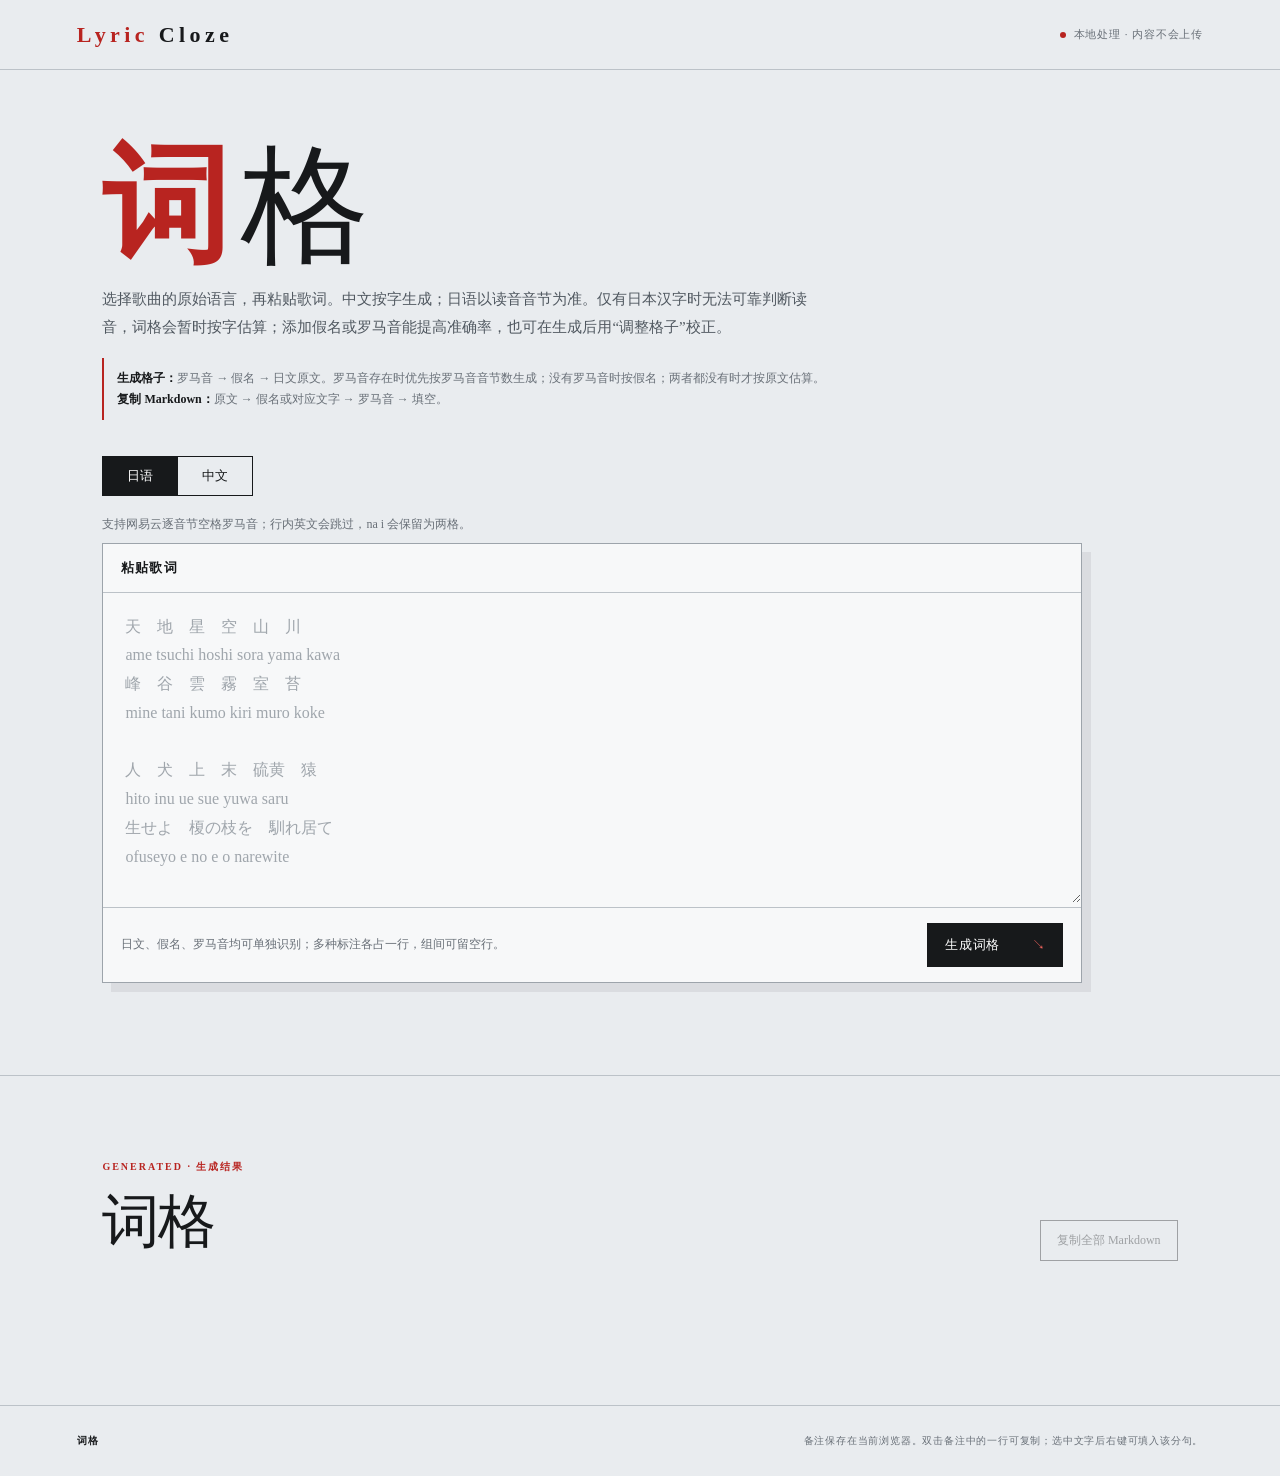
==== index.html @ 86f4f992 "Jump to next lyric line on Enter" ====
<!doctype html>
<html lang="zh-CN">
<head>
  <meta charset="utf-8">
  <meta name="viewport" content="width=device-width,initial-scale=1">
  <meta name="description" content="中文与日语歌词词格生成器">
  <title>词格 · Lyric Cloze</title>
  <style>
    :root{--paper:#e9ecef;--ink:#17191b;--muted:#697078;--line:#bcc2c8;--red:#b82420;--white:#f7f8f9;--soft:#dfe3e7}
    *{box-sizing:border-box}html{scroll-behavior:smooth}body{margin:0;background:var(--paper);color:var(--ink);font-family:"Songti SC","Noto Serif CJK SC","Yu Mincho","Hiragino Mincho ProN",Georgia,serif}button,textarea,input{font:inherit}button{color:inherit;cursor:pointer}button:focus-visible,textarea:focus-visible,input:focus-visible{outline:2px solid var(--red);outline-offset:3px}
    header{height:70px;padding:0 clamp(22px,6vw,92px);display:flex;align-items:center;justify-content:space-between;border-bottom:1px solid var(--line)}.brand{font-size:22px;letter-spacing:.2em;font-weight:700}.brand b,h1 b{color:var(--red)}.local{font-size:11px;color:var(--muted);letter-spacing:.08em;display:flex;align-items:center;gap:8px}.local i{width:6px;height:6px;background:var(--red);border-radius:50%}
    .hero{padding:72px clamp(22px,8vw,128px) 92px;border-bottom:1px solid var(--line)}h1{margin:0 0 16px;font-size:clamp(64px,10vw,128px);line-height:1;font-weight:500;letter-spacing:.08em}.intro{max-width:720px;margin:0 0 16px;color:#505860;line-height:1.85;font-size:15px}.priority-note{max-width:760px;margin:0 0 36px;padding:10px 13px;border-left:2px solid var(--red);color:var(--muted);font-size:12px;line-height:1.75}.priority-note b{color:var(--ink)}.composer{max-width:980px;background:var(--white);border:1px solid #9da4ab;box-shadow:9px 9px 0 #17191b12}.bar,.foot{display:flex;align-items:center;justify-content:space-between;padding:15px 18px}.bar{border-bottom:1px solid var(--line)}.bar label{font-size:13px;font-weight:700;letter-spacing:.08em}.action-link{border:0;background:none;padding:4px;color:var(--red);font-size:12px;text-decoration:underline;text-underline-offset:4px}.language{display:inline-flex;border:1px solid var(--ink);margin-bottom:20px}.language button{border:0;background:transparent;padding:10px 24px;font-size:13px}.language button+button{border-left:1px solid var(--ink)}.language button.active{background:var(--ink);color:#fff}.hint{display:block;margin:0 0 10px;color:var(--muted);font-size:12px}.lyrics{width:100%;min-height:310px;resize:vertical;border:0;background:transparent;padding:20px 22px;font-size:16px;line-height:1.8;color:var(--ink)}.lyrics::placeholder{color:#858d95;opacity:.76}.lyrics:focus{outline-offset:-3px}.foot{border-top:1px solid var(--line);gap:22px}.foot p{margin:0;color:var(--muted);font-size:12px;line-height:1.6}.primary{flex:none;border:0;padding:13px 18px;background:var(--ink);color:#fff;letter-spacing:.05em;font-size:13px}.primary:hover{background:var(--red)}.primary span{color:#ed625b;margin-left:28px}
    .results{padding:84px clamp(22px,8vw,128px) 110px}.section-head{max-width:1180px;margin:0 auto 34px;display:flex;align-items:end;justify-content:space-between;gap:20px}.eyebrow{color:var(--red);font:700 10px Georgia,serif;letter-spacing:.2em}h2{margin:9px 0 0;font-size:clamp(34px,5vw,58px);font-weight:500;letter-spacing:-.04em}.outline{border:1px solid var(--ink);background:transparent;padding:11px 16px;font-size:12px}.outline:hover:not(:disabled){background:var(--ink);color:#fff}.outline:disabled{opacity:.35;cursor:default}.notice,.empty{max-width:1180px;margin:0 auto 20px;padding:14px 17px;border-left:3px solid var(--red);background:var(--soft);color:#555d64;font-size:13px;line-height:1.6}.notice b{color:var(--red)}.sheets{max-width:1180px;margin:0 auto;display:grid;gap:22px}.sheet{border:1px solid #9da4ab;background:var(--white)}.sheet-head{min-height:54px;border-bottom:1px solid var(--line);display:flex;align-items:center;justify-content:space-between;padding:0 18px;gap:16px}.sheet-index{font:italic 19px Georgia,serif;color:var(--red)}.sheet-actions{display:flex;align-items:center;gap:14px}.original{padding:20px 20px 0;font-size:19px;line-height:1.7;letter-spacing:.04em}.original small{display:block;margin-bottom:5px;color:var(--muted);font-size:10px;letter-spacing:.15em}.grid-edit-hint{display:none;margin:14px 20px 0;padding:9px 11px;border:1px dashed #9da4ab;color:var(--muted);font-size:11px}.sheet.editing .grid-edit-hint{display:block}.token-wrap{padding:20px;display:flex;flex-wrap:wrap;gap:15px 8px;align-items:start}.pair{position:relative;width:47px;display:grid;gap:6px;text-align:center}.pair.word-end{margin-right:14px}.reading{height:25px;display:flex;align-items:end;justify-content:center;font-size:16px;white-space:nowrap}.sheet.editing .reading{border-bottom:1px dashed var(--red);cursor:text}.sheet.editing .reading:empty:before{content:'文字';color:#9aa0a6;font-size:11px}.roman{height:15px;color:var(--muted);font:10px Georgia,serif;white-space:nowrap}.pair input{width:47px;height:47px;padding:0;border:1px solid #858d95;background:#eef0f2;border-radius:0;text-align:center;font-size:14px}.pair input:focus{border-color:var(--red);background:#fff;outline-offset:1px}.cell-controls{display:none;grid-template-columns:1fr 1fr;gap:2px}.sheet.editing .cell-controls{display:grid}.cell-controls button{height:22px;padding:0;border:1px solid #aeb4ba;background:transparent;color:var(--muted);font:12px Georgia,serif}.cell-controls button:hover{border-color:var(--red);background:var(--red);color:#fff}.align-warning{margin:0 20px 18px;padding:8px 11px;background:#eee0e0;color:#7b3e39;font-size:11px}.notes{display:none;border-top:1px solid var(--line);padding:16px 18px 18px;background:#e2e6e9}.notes.open{display:block}.notes-head{display:flex;justify-content:space-between;gap:16px;margin-bottom:9px;color:var(--muted);font-size:11px}.note-box{width:100%;min-height:108px;padding:13px 14px;border:1px solid #9da4ab;background:var(--white);resize:vertical;font-size:14px;line-height:1.75;color:var(--ink)}
    .menu{display:none;position:fixed;z-index:20;min-width:152px;padding:5px;background:var(--ink);box-shadow:0 8px 25px #0003}.menu.show{display:block}.menu button{width:100%;padding:9px 11px;border:0;background:transparent;color:#fff;text-align:left;font-size:12px}.menu button:hover{background:var(--red)}.toast{position:fixed;left:50%;bottom:24px;transform:translate(-50%,20px);background:var(--ink);color:#fff;padding:10px 18px;font-size:12px;opacity:0;pointer-events:none;transition:.2s;z-index:30}.toast.show{opacity:1;transform:translate(-50%,0)}footer{border-top:1px solid var(--line);padding:28px clamp(22px,6vw,92px);display:flex;justify-content:space-between;gap:22px;color:var(--muted);font-size:10px;letter-spacing:.08em}footer b{color:var(--ink)}footer p{margin:0}
    @media(max-width:640px){.local{display:none}.hero{padding-top:52px}.language{display:flex}.language button{flex:1}.foot,.section-head{align-items:stretch;flex-direction:column}.primary,.outline{width:100%}.primary{display:flex;justify-content:space-between}.results{padding-top:64px}.sheet-head{align-items:flex-start;padding-top:14px;padding-bottom:14px}.sheet-actions{align-items:flex-end;flex-direction:column;gap:7px}.token-wrap{padding:16px 14px}.original{padding:16px 14px 0}footer{flex-direction:column}}
    @media(prefers-reduced-motion:reduce){html{scroll-behavior:auto}*{transition:none!important}}
  </style>
</head>
<body>
  <header><div class="brand"><b>Lyric</b> Cloze</div><div class="local"><i></i> 本地处理 · 内容不会上传</div></header>
  <main>
    <section class="hero">
      <h1><b>词</b>格</h1>
      <p class="intro">选择歌曲的原始语言，再粘贴歌词。中文按字生成；日语以读音音节为准。仅有日本汉字时无法可靠判断读音，词格会暂时按字估算；添加假名或罗马音能提高准确率，也可在生成后用“调整格子”校正。</p>
      <p class="priority-note"><b>生成格子：</b>罗马音 → 假名 → 日文原文。罗马音存在时优先按罗马音音节数生成；没有罗马音时按假名；两者都没有时才按原文估算。<br><b>复制 Markdown：</b>原文 → 假名或对应文字 → 罗马音 → 填空。</p>
      <div class="language" role="group" aria-label="歌曲语言"><button class="active" data-lang="ja">日语</button><button data-lang="zh">中文</button></div>
      <span class="hint" id="format-hint">支持网易云逐音节空格罗马音；行内英文会跳过，na i 会保留为两格。</span>
      <div class="composer">
        <div class="bar"><label for="lyrics">粘贴歌词</label></div>
        <textarea class="lyrics" id="lyrics" spellcheck="false"></textarea>
        <div class="foot"><p id="parse-note">日语词格依据读音音节生成。若假名与罗马音数量不同，会提示检查。</p><button class="primary" id="generate">生成词格 <span>↘</span></button></div>
      </div>
    </section>
    <section class="results" id="results">
      <div class="section-head"><div><div class="eyebrow">GENERATED · 生成结果</div><h2>词格</h2></div><button class="outline" id="copy-all">复制全部 Markdown</button></div>
      <div id="status"></div><div class="sheets" id="sheets"></div>
    </section>
  </main>
  <footer><b>词格</b><p>备注保存在当前浏览器。双击备注中的一行可复制；选中文字后右键可填入该分句。</p></footer>
  <div class="menu" id="selection-menu"><button id="fill-selection">填入当前分句</button></div>
  <div class="toast" id="toast"></div>
  <script>
    const SAMPLES={ja:`天　地　星　空　山　川
ame tsuchi hoshi sora yama kawa
峰　谷　雲　霧　室　苔
mine tani kumo kiri muro koke

人　犬　上　末　硫黄　猿
hito inu ue sue yuwa saru
生せよ　榎の枝を　馴れ居て
ofuseyo e no e o narewite

願わくば　一切成就の　祓　奉る
negawakuba issai jōju no harae tatematsuru
恐み　恐みも　白す
kashikomi kashikomi mo mōsu`,zh:`晚风轻敲窗边
想起你的声音

月光落在旧街`};
    const SMALL=new Set(Array.from('ゃゅょぁぃぅぇぉゎャュョァィゥェォヮ'));
    const UNITS=`kya kyu kyo gya gyu gyo sha shu sho sya syu syo jya jyu jyo cha chu cho tya tyu tyo nya nyu nyo hya hyu hyo bya byu byo pya pyu pyo mya myu myo rya ryu ryo shi chi tsu ja ju jo fu ka ki ku ke ko ga gi gu ge go sa su se so za ji zu ze zo ta te to da de do na ni nu ne no ha hi he ho ba bi bu be bo pa pi pu pe po ma mi mu me mo ya yu yo ra ri ru re ro wa wi we wo a i u e o n`.split(' ');
    const $=s=>document.querySelector(s);let language='ja',groups=[],answers={},menuState=null,editingGroups=new Set(),openNotes=new Set();
    function esc(s){return String(s).replace(/[&<>"']/g,c=>({'&':'&amp;','<':'&lt;','>':'&gt;','"':'&quot;',"'":'&#39;'}[c]))}
    function splitRomajiWord(raw){let word=raw.toLowerCase().replace(/ā/g,'aa').replace(/ī/g,'ii').replace(/ū/g,'uu').replace(/ē/g,'ee').replace(/ō/g,'ou').replace(/[^a-z'-]/g,'').replace(/[’-]/g,''),out=[];while(word){if(word.length>1&&word[0]===word[1]&&/[bcdfghjkmprstz]/.test(word[0])){out.push(word[0]);word=word.slice(1);continue}const unit=UNITS.find(x=>word.startsWith(x));if(!unit)return null;out.push(unit);word=word.slice(unit.length)}return out.length?out:null}
    function romajiWords(line){const latin='A-Za-zĀĪŪĒŌāīūēō';return line.replace(/[（）()「」『』【】\[\]]/g,' ').trim().split(/\s+/).map(x=>x.replace(new RegExp(`^[^${latin}]+|[^${latin}'-]+$`,'g'),'')).filter(Boolean)}
    function romajiTokens(line){const words=romajiWords(line),parts=words.map(splitRomajiWord);return words.length&&!parts.some(x=>!x)?words:null}
    function romajiTokensLoose(line){const words=romajiWords(line),valid=[];let run=0,longest=0;for(const word of words){if(splitRomajiWord(word)){valid.push(word);run++;longest=Math.max(longest,run)}else run=0}return valid.length>=2&&(valid.length/words.length>=.5||longest>=3)?valid:null}
    function romajiSyllables(word){const chars=Array.from(word.toLowerCase().replace(/[^a-zāīūēō]/g,'')),vowel=c=>/[aeiouāīūēō]/.test(c),plain=c=>({ā:'a',ī:'i',ū:'u',ē:'e',ō:'o'}[c]||c),out=[];let i=0;while(i<chars.length){if(i+1<chars.length&&chars[i]===chars[i+1]&&!vowel(chars[i])&&chars[i]!=='n'){if(out.length)out[out.length-1]+=chars[i];else out.push(chars[i]);i++;continue}if(chars[i]==='n'&&(i===chars.length-1||!vowel(chars[i+1]))){if(out.length)out[out.length-1]+='n';else out.push('n');i++;continue}const start=i;let onset=false;while(i<chars.length&&!vowel(chars[i])){onset=true;i++}if(i<chars.length)i++;if(onset&&i<chars.length&&vowel(chars[i])&&/[aeo]/.test(plain(chars[i-1]))&&/[iu]/.test(plain(chars[i]))&&(i+1===chars.length||!vowel(chars[i+1])))i++;if(i===start)i++;out.push(chars.slice(start,i).join(''))}return out}
    function romajiMora(line){const words=romajiTokens(line)||romajiTokensLoose(line)||[],mora=[],wordEnds=[],cleaned=words.map(word=>word.toLowerCase().replace(/[^a-zāīūēō]/g,'')),spacedMora=words.length>=3&&cleaned.filter(word=>word.length<=3).length/words.length>=.75;words.forEach((word,w)=>{const pieces=spacedMora?[cleaned[w]]:romajiSyllables(word);pieces.forEach((piece,i)=>{mora.push(piece);wordEnds.push(spacedMora?false:i===pieces.length-1)})});return{words,mora,wordEnds,spacedMora}}
    function kanaTokens(line){const out=[];for(const ch of Array.from(line)){if(!/[\u3040-\u30ffー]/u.test(ch))continue;if(SMALL.has(ch)&&out.length)out[out.length-1]+=ch;else out.push(ch)}return out}
    function hanTokens(line){return Array.from(line).filter(ch=>/\p{Script=Han}/u.test(ch))}
    function japaneseTokens(line){const out=[];for(const ch of Array.from(line)){if(/\p{Script=Han}/u.test(ch))out.push(ch);else if(/[\u3040-\u30ffー]/u.test(ch)){if(SMALL.has(ch)&&out.length)out[out.length-1]+=ch;else out.push(ch)}}return out}
    function groupUnits(units,count){if(!count)return[];if(units.length===count)return units.slice();const out=[];let cursor=0;for(let slot=0;slot<count;slot++){const remaining=units.length-cursor,slots=count-slot,take=remaining>0?Math.ceil(remaining/slots):0;out.push(units.slice(cursor,cursor+take).join(''));cursor+=take}return out}
    function parseJapanese(text){const out=[];let ignored=0,current={original:'',kana:'',romanLine:''};const flush=()=>{const{original,kana,romanLine}=current;if(!original&&!kana&&!romanLine)return;const reading=romanLine?romajiMora(romanLine):{words:[],mora:[],wordEnds:[]},originalParts=original.split(/\s+/).filter(Boolean);let tokens=[],display=[],shownRoman=[],wordEnds=[],label='假名',alignmentIssue=false,readingEstimate=false;if(reading.mora.length){tokens=reading.mora.slice();shownRoman=reading.mora.slice();wordEnds=reading.wordEnds.slice();if(kana){const units=kanaTokens(kana);display=groupUnits(units,tokens.length);alignmentIssue=units.length!==tokens.length}else if(!reading.spacedMora&&originalParts.length&&originalParts.length===reading.words.length){display=Array(tokens.length).fill('');let cursor=0;reading.words.forEach((word,i)=>{display[cursor]=originalParts[i];cursor+=(splitRomajiWord(word)||[]).length});label='日文'}else{display=tokens.slice();shownRoman=[];label='罗马音'}}else if(kana){tokens=kanaTokens(kana);display=tokens.slice()}else if(original){tokens=japaneseTokens(original);display=tokens.slice();label='日文';readingEstimate=hanTokens(original).length>0}if(tokens.length)out.push({id:`g${out.length}`,original:original||kana||romanLine,kana:tokens,display,roman:shownRoman,wordEnds,label,alignmentIssue,readingEstimate});else ignored++;current={original:'',kana:'',romanLine:''}};text.split(/\r?\n/).forEach(raw=>{const line=raw.trim();if(!line){flush();return}const hasKana=/[\u3040-\u30ff]/u.test(line),hasHan=/\p{Script=Han}/u.test(line),hasLatin=/[A-Za-z]/.test(line);if(hasLatin&&!hasKana&&!hasHan){const roman=romajiTokens(line)||romajiTokensLoose(line);if(!roman){ignored++;return}if(current.romanLine)flush();current.romanLine=line;return}if(hasKana&&!hasHan){if(current.romanLine)flush();if(current.kana)flush();current.kana=line;return}if(hasKana||hasHan){if(current.romanLine||current.original)flush();current.original=line;return}ignored++});flush();return{groups:out,ignored}}
    function parseChinese(text){const out=[];let ignored=0;text.split(/\r?\n/).forEach(line=>{if(!line.trim())return;const tokens=hanTokens(line);if(tokens.length&&!/[A-Za-z\u3040-\u30ff]/u.test(line))out.push({id:`g${out.length}`,original:line.trim(),kana:tokens,display:tokens.slice(),roman:[],wordEnds:[]});else ignored++});return{groups:out,ignored}}
    function noteKey(index){return`cige-note-${language}-${index}`}
    function parseCurrent(){return language==='ja'?parseJapanese($('#lyrics').value):parseChinese($('#lyrics').value)}
    function renderSheets(){$('#copy-all').disabled=!groups.length;$('#sheets').innerHTML=groups.map((group,g)=>`<article class="sheet ${editingGroups.has(g)?'editing':''}" data-group="${g}"><div class="sheet-head"><span class="sheet-index">${String(g+1).padStart(2,'0')}</span><div class="sheet-actions"><button class="action-link" data-edit-group="${g}">${editingGroups.has(g)?'完成调整':'调整格子'}</button><button class="action-link" data-note-toggle="${g}">${openNotes.has(g)?'－ 收起备注':'＋ 备注'}</button><button class="action-link" data-copy-group="${g}">复制本句</button></div></div><div class="original"><small>${language==='ja'?'日文原句':'中文原句'}</small>${esc(group.original)}</div><div class="grid-edit-hint">点击格子上方的文字可直接修改；＋ 在当前位置后增加一格，× 删除当前格。</div><div class="token-wrap">${group.kana.map((token,i)=>{const shown=group.display?.[i]??token,limit=Math.max(1,Array.from(shown||token).length);return`<div class="pair ${group.wordEnds?.[i]?'word-end':''}"><span class="reading" data-token-edit="${g}" data-index="${i}" contenteditable="${editingGroups.has(g)}" role="textbox" aria-label="第${i+1}格对应文字">${esc(shown)}</span><span class="roman">${esc(group.roman[i]||'')}</span><input data-group-input="${g}" data-index="${i}" data-limit="${limit}" maxlength="500" value="${esc(answers[`${g}-${i}`]||'')}" aria-label="第${i+1}格" autocomplete="off"><span class="cell-controls"><button data-insert-cell="${g}" data-index="${i}" aria-label="在第${i+1}格后增加一格">＋</button><button data-remove-cell="${g}" data-index="${i}" aria-label="删除第${i+1}格">×</button></span></div>`}).join('')}</div>${group.alignmentIssue?`<div class="align-warning">假名与罗马音的分组数量不同；词格已按罗马音生成，假名仅作自动分组，请检查并按需调整。</div>`:''}${group.readingEstimate?`<div class="align-warning">这一句没有读音标注，含汉字部分暂按一字一格估算；实际唱读可能不同，请用“调整格子”校正。</div>`:''}<div class="notes ${openNotes.has(g)?'open':''}" id="note-${g}"><div class="notes-head"><span>备注 / 思考</span><span>双击复制当前行 · 选中文字后右键填入</span></div><textarea class="note-box" data-note="${g}" placeholder="在这里写下联想、译意或记忆提示……">${esc(localStorage.getItem(noteKey(g))||'')}</textarea></div></article>`).join('')}
    function render(scroll=true){const parsed=parseCurrent();groups=parsed.groups;answers={};editingGroups.clear();openNotes.clear();$('#status').innerHTML=parsed.ignored?`<div class="notice"><b>${parsed.ignored}</b> 行未用于词格：${language==='ja'?'英文释义、普通英文或无法对应的内容已忽略。':'非中文内容已忽略。'}</div>`:groups.length?'':'<div class="empty">没有识别到可生成的歌词。</div>';renderSheets();if(scroll)$('#results').scrollIntoView({behavior:'smooth'})}
    function markdownFor(group,g){const blocks=[];for(let start=0;start<group.kana.length;start+=12){const tokens=group.kana.slice(start,start+12),display=(group.display||group.kana).slice(start,start+12),roman=group.roman.slice(start,start+12),filled=tokens.map((_,i)=>answers[`${g}-${start+i}`]||'＿');if(language==='ja')blocks.push(`原文：${group.original}\n\n| ${group.label||'日文'} | ${display.join(' | ')} |\n| :--- | ${tokens.map(()=>':---:').join(' | ')} |${roman.length?`\n| 罗马音 | ${tokens.map((_,i)=>roman[i]||'').join(' | ')} |`:''}\n| 填空 | ${filled.join(' | ')} |`);else blocks.push(`| 中文 | ${display.join(' | ')} |\n| :--- | ${tokens.map(()=>':---:').join(' | ')} |\n| 填空 | ${filled.join(' | ')} |`)}const note=localStorage.getItem(noteKey(g));return blocks.join('\n\n')+(note?`\n\n> 备注：${note.replace(/\n/g,'\n> ')}`:'')}
    function allMarkdown(){return groups.map((group,g)=>markdownFor(group,g)).join('\n\n---\n\n')}
    async function copy(text,message='已复制'){try{await navigator.clipboard.writeText(text)}catch{const t=document.createElement('textarea');t.value=text;t.style.position='fixed';t.style.opacity=0;document.body.append(t);t.select();document.execCommand('copy');t.remove()}showToast(message)}
    function showToast(text){$('#toast').textContent=text;$('#toast').classList.add('show');setTimeout(()=>$('#toast').classList.remove('show'),1500)}
    function setLanguage(next){language=next;document.querySelectorAll('[data-lang]').forEach(b=>b.classList.toggle('active',b.dataset.lang===next));$('#format-hint').textContent=next==='ja'?'支持网易云逐音节空格罗马音；行内英文会跳过，na i 会保留为两格。':'每个中文分句占一行；非中文内容不会读取。';$('#parse-note').textContent=next==='ja'?'日文、假名、罗马音均可单独识别；多种标注各占一行，组间可留空行。':'中文词格按汉字逐格生成，标点不会生成格子。';$('#lyrics').value='';$('#lyrics').placeholder=SAMPLES[next];groups=[];answers={};editingGroups.clear();openNotes.clear();$('#sheets').innerHTML='';$('#status').innerHTML='';$('#copy-all').disabled=true}
    function selectionUnits(text){if(language==='zh')return hanTokens(text);const japanese=japaneseTokens(text);if(japanese.length)return japanese;const roman=romajiTokens(text)||romajiTokensLoose(text);return roman||Array.from(text.replace(/\s+/g,''))}
    function pastedAssignments(start,total,units){return units.slice(0,Math.max(0,total-start)).map((value,i)=>({index:start+i,value}))}
    function writeCellUnits(input,units,announce=false){const g=+input.dataset.groupInput,start=+input.dataset.index,inputs=[...document.querySelectorAll(`[data-group-input="${g}"]`)],assignments=pastedAssignments(start,inputs.length,units);assignments.forEach(({index,value})=>{inputs[index].value=value;answers[`${g}-${index}`]=value});const last=assignments.at(-1),next=last&&inputs[last.index+1];(next||(last&&inputs[last.index]))?.focus();const overflow=units.length-assignments.length;if(announce||overflow)showToast(overflow?`已填入 ${assignments.length} 格，剩余 ${overflow} 个字无空格`:`已填入 ${assignments.length} 格`);return assignments}
    function commitCellInput(input){const g=+input.dataset.groupInput,i=+input.dataset.index,key=`${g}-${i}`,units=selectionUnits(input.value);if(!units.length){input.value='';delete answers[key];return}if(units.length>1){writeCellUnits(input,units);return}const value=units[0],limit=+input.dataset.limit;input.value=value;answers[key]=value;const isJapanese=/[\p{Script=Han}\u3040-\u30ff]/u.test(value);if(isJapanese||Array.from(value).length>=limit)input.closest('.pair').nextElementSibling?.querySelector('input')?.focus()}
    function fillFromSelection(){if(!menuState)return;const units=selectionUnits(menuState.text),inputs=[...document.querySelectorAll(`[data-group-input="${menuState.group}"]`)];let cursor=0;for(const input of inputs){if(!input.value&&cursor<units.length){input.value=units[cursor];answers[`${menuState.group}-${input.dataset.index}`]=units[cursor];cursor++}}hideMenu();showToast(`已填入 ${cursor} 格`)}
    function hideMenu(){$('#selection-menu').classList.remove('show');menuState=null}
    document.querySelectorAll('[data-lang]').forEach(b=>b.onclick=()=>setLanguage(b.dataset.lang));$('#generate').onclick=()=>render();$('#copy-all').onclick=()=>copy(allMarkdown(),'全部 Markdown 已复制');$('#fill-selection').onclick=fillFromSelection;
    function shiftAnswers(g,index,delta){const next={};Object.entries(answers).forEach(([key,value])=>{const[kg,ki]=key.split('-').map(Number);if(kg!==g){next[key]=value;return}if(delta<0&&ki===index)return;const moved=delta>0&&ki>index?ki+1:delta<0&&ki>index?ki-1:ki;next[`${kg}-${moved}`]=value});answers=next}
    const composingInputs=new WeakSet(),handledCompositions=new WeakSet();
    $('#sheets').addEventListener('click',e=>{const edit=e.target.closest('[data-edit-group]'),insert=e.target.closest('[data-insert-cell]'),remove=e.target.closest('[data-remove-cell]'),toggle=e.target.closest('[data-note-toggle]'),copyButton=e.target.closest('[data-copy-group]');if(edit){const g=+edit.dataset.editGroup;editingGroups.has(g)?editingGroups.delete(g):editingGroups.add(g);renderSheets();return}if(insert){const g=+insert.dataset.insertCell,i=+insert.dataset.index,group=groups[g];shiftAnswers(g,i,1);group.kana.splice(i+1,0,'');group.display.splice(i+1,0,'');group.roman.splice(i+1,0,'');group.wordEnds.splice(i+1,0,false);renderSheets();return}if(remove){const g=+remove.dataset.removeCell,i=+remove.dataset.index,group=groups[g];if(group.kana.length===1){showToast('每句至少保留一格');return}shiftAnswers(g,i,-1);group.kana.splice(i,1);group.display.splice(i,1);group.roman.splice(i,1);group.wordEnds.splice(i,1);renderSheets();return}if(toggle){const g=+toggle.dataset.noteToggle,note=$(`#note-${g}`),open=!openNotes.has(g);open?openNotes.add(g):openNotes.delete(g);note.classList.toggle('open',open);toggle.textContent=open?'－ 收起备注':'＋ 备注';if(open)note.querySelector('textarea').focus()}if(copyButton){const g=+copyButton.dataset.copyGroup;copy(markdownFor(groups[g],g),'本句 Markdown 已复制')}});
    $('#sheets').addEventListener('focusin',e=>{const input=e.target.closest('[data-group-input]');if(input)input.select()});
    $('#sheets').addEventListener('compositionstart',e=>{const input=e.target.closest('[data-group-input]');if(input)composingInputs.add(input)});
    $('#sheets').addEventListener('compositionend',e=>{const input=e.target.closest('[data-group-input]');if(!input)return;composingInputs.delete(input);handledCompositions.add(input);commitCellInput(input);setTimeout(()=>handledCompositions.delete(input),0)});
    $('#sheets').addEventListener('paste',e=>{const input=e.target.closest('[data-group-input]');if(!input)return;const units=selectionUnits(e.clipboardData?.getData('text')||'');if(!units.length)return;e.preventDefault();writeCellUnits(input,units,true)});
    $('#sheets').addEventListener('input',e=>{const tokenEdit=e.target.closest('[data-token-edit]'),input=e.target.closest('[data-group-input]'),note=e.target.closest('[data-note]');if(tokenEdit){const g=+tokenEdit.dataset.tokenEdit,i=+tokenEdit.dataset.index;groups[g].display[i]=tokenEdit.textContent.replace(/\n/g,'').trim();return}if(note){localStorage.setItem(noteKey(+note.dataset.note),note.value);return}if(!input||e.isComposing||composingInputs.has(input))return;if(handledCompositions.has(input)){handledCompositions.delete(input);return}commitCellInput(input)});
    $('#sheets').addEventListener('keydown',e=>{const tokenEdit=e.target.closest('[data-token-edit]'),input=e.target.closest('[data-group-input]');if(tokenEdit&&e.key==='Enter'){e.preventDefault();tokenEdit.blur();return}if(!input)return;if(e.key==='Enter'){if(e.isComposing||composingInputs.has(input)||e.keyCode===229)return;e.preventDefault();const nextGroup=+input.dataset.groupInput+1,inputs=[...document.querySelectorAll(`[data-group-input="${nextGroup}"]`)],target=inputs.find(item=>!item.value)||inputs[0];if(target){target.focus();target.scrollIntoView({block:'nearest'})}else showToast('已经是最后一句');return}const pair=input.closest('.pair');if(e.key==='ArrowLeft'||(e.key==='Backspace'&&!input.value))pair.previousElementSibling?.querySelector('input')?.focus();if(e.key==='ArrowRight')pair.nextElementSibling?.querySelector('input')?.focus()});
    $('#sheets').addEventListener('dblclick',e=>{const note=e.target.closest('[data-note]');if(!note)return;const pos=note.selectionStart,before=note.value.lastIndexOf('\n',Math.max(0,pos-1))+1,after=note.value.indexOf('\n',pos),line=note.value.slice(before,after<0?note.value.length:after);if(line.trim())copy(line,'当前行已复制')});
    $('#sheets').addEventListener('contextmenu',e=>{const note=e.target.closest('[data-note]');if(!note||note.selectionStart===note.selectionEnd)return;const text=note.value.slice(note.selectionStart,note.selectionEnd).trim();if(!text)return;e.preventDefault();menuState={group:+note.dataset.note,text};const menu=$('#selection-menu'),x=Math.min(e.clientX,innerWidth-170),y=Math.min(e.clientY,innerHeight-55);menu.style.left=`${x}px`;menu.style.top=`${y}px`;menu.classList.add('show')});
    document.addEventListener('click',e=>{if(!e.target.closest('#selection-menu'))hideMenu()});document.addEventListener('keydown',e=>{if(e.key==='Escape')hideMenu()});setLanguage('ja');window.scrollTo(0,0);
  </script>
</body>
</html>
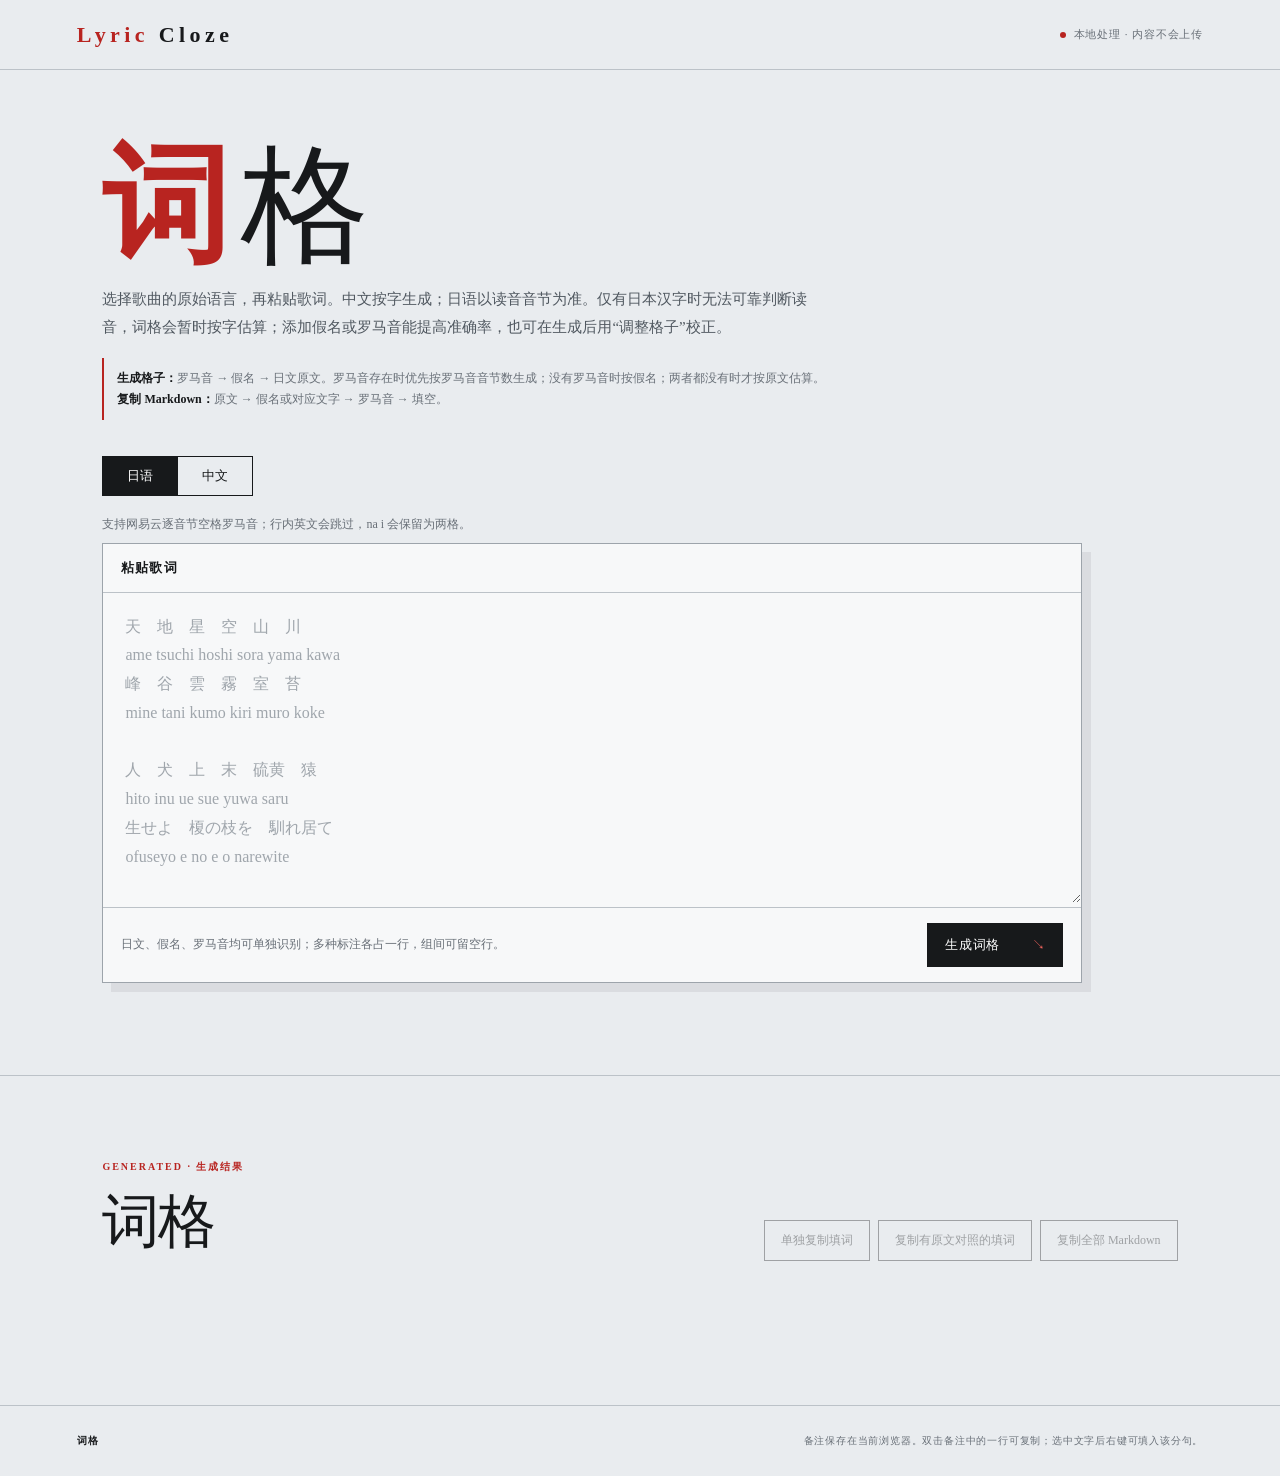
==== commit b1f61a06: "Add plain-text lyric export options" ====
--- a/index.html
+++ b/index.html
@@ -10,9 +10,9 @@
     *{box-sizing:border-box}html{scroll-behavior:smooth}body{margin:0;background:var(--paper);color:var(--ink);font-family:"Songti SC","Noto Serif CJK SC","Yu Mincho","Hiragino Mincho ProN",Georgia,serif}button,textarea,input{font:inherit}button{color:inherit;cursor:pointer}button:focus-visible,textarea:focus-visible,input:focus-visible{outline:2px solid var(--red);outline-offset:3px}
     header{height:70px;padding:0 clamp(22px,6vw,92px);display:flex;align-items:center;justify-content:space-between;border-bottom:1px solid var(--line)}.brand{font-size:22px;letter-spacing:.2em;font-weight:700}.brand b,h1 b{color:var(--red)}.local{font-size:11px;color:var(--muted);letter-spacing:.08em;display:flex;align-items:center;gap:8px}.local i{width:6px;height:6px;background:var(--red);border-radius:50%}
     .hero{padding:72px clamp(22px,8vw,128px) 92px;border-bottom:1px solid var(--line)}h1{margin:0 0 16px;font-size:clamp(64px,10vw,128px);line-height:1;font-weight:500;letter-spacing:.08em}.intro{max-width:720px;margin:0 0 16px;color:#505860;line-height:1.85;font-size:15px}.priority-note{max-width:760px;margin:0 0 36px;padding:10px 13px;border-left:2px solid var(--red);color:var(--muted);font-size:12px;line-height:1.75}.priority-note b{color:var(--ink)}.composer{max-width:980px;background:var(--white);border:1px solid #9da4ab;box-shadow:9px 9px 0 #17191b12}.bar,.foot{display:flex;align-items:center;justify-content:space-between;padding:15px 18px}.bar{border-bottom:1px solid var(--line)}.bar label{font-size:13px;font-weight:700;letter-spacing:.08em}.action-link{border:0;background:none;padding:4px;color:var(--red);font-size:12px;text-decoration:underline;text-underline-offset:4px}.language{display:inline-flex;border:1px solid var(--ink);margin-bottom:20px}.language button{border:0;background:transparent;padding:10px 24px;font-size:13px}.language button+button{border-left:1px solid var(--ink)}.language button.active{background:var(--ink);color:#fff}.hint{display:block;margin:0 0 10px;color:var(--muted);font-size:12px}.lyrics{width:100%;min-height:310px;resize:vertical;border:0;background:transparent;padding:20px 22px;font-size:16px;line-height:1.8;color:var(--ink)}.lyrics::placeholder{color:#858d95;opacity:.76}.lyrics:focus{outline-offset:-3px}.foot{border-top:1px solid var(--line);gap:22px}.foot p{margin:0;color:var(--muted);font-size:12px;line-height:1.6}.primary{flex:none;border:0;padding:13px 18px;background:var(--ink);color:#fff;letter-spacing:.05em;font-size:13px}.primary:hover{background:var(--red)}.primary span{color:#ed625b;margin-left:28px}
-    .results{padding:84px clamp(22px,8vw,128px) 110px}.section-head{max-width:1180px;margin:0 auto 34px;display:flex;align-items:end;justify-content:space-between;gap:20px}.eyebrow{color:var(--red);font:700 10px Georgia,serif;letter-spacing:.2em}h2{margin:9px 0 0;font-size:clamp(34px,5vw,58px);font-weight:500;letter-spacing:-.04em}.outline{border:1px solid var(--ink);background:transparent;padding:11px 16px;font-size:12px}.outline:hover:not(:disabled){background:var(--ink);color:#fff}.outline:disabled{opacity:.35;cursor:default}.notice,.empty{max-width:1180px;margin:0 auto 20px;padding:14px 17px;border-left:3px solid var(--red);background:var(--soft);color:#555d64;font-size:13px;line-height:1.6}.notice b{color:var(--red)}.sheets{max-width:1180px;margin:0 auto;display:grid;gap:22px}.sheet{border:1px solid #9da4ab;background:var(--white)}.sheet-head{min-height:54px;border-bottom:1px solid var(--line);display:flex;align-items:center;justify-content:space-between;padding:0 18px;gap:16px}.sheet-index{font:italic 19px Georgia,serif;color:var(--red)}.sheet-actions{display:flex;align-items:center;gap:14px}.original{padding:20px 20px 0;font-size:19px;line-height:1.7;letter-spacing:.04em}.original small{display:block;margin-bottom:5px;color:var(--muted);font-size:10px;letter-spacing:.15em}.grid-edit-hint{display:none;margin:14px 20px 0;padding:9px 11px;border:1px dashed #9da4ab;color:var(--muted);font-size:11px}.sheet.editing .grid-edit-hint{display:block}.token-wrap{padding:20px;display:flex;flex-wrap:wrap;gap:15px 8px;align-items:start}.pair{position:relative;width:47px;display:grid;gap:6px;text-align:center}.pair.word-end{margin-right:14px}.reading{height:25px;display:flex;align-items:end;justify-content:center;font-size:16px;white-space:nowrap}.sheet.editing .reading{border-bottom:1px dashed var(--red);cursor:text}.sheet.editing .reading:empty:before{content:'文字';color:#9aa0a6;font-size:11px}.roman{height:15px;color:var(--muted);font:10px Georgia,serif;white-space:nowrap}.pair input{width:47px;height:47px;padding:0;border:1px solid #858d95;background:#eef0f2;border-radius:0;text-align:center;font-size:14px}.pair input:focus{border-color:var(--red);background:#fff;outline-offset:1px}.cell-controls{display:none;grid-template-columns:1fr 1fr;gap:2px}.sheet.editing .cell-controls{display:grid}.cell-controls button{height:22px;padding:0;border:1px solid #aeb4ba;background:transparent;color:var(--muted);font:12px Georgia,serif}.cell-controls button:hover{border-color:var(--red);background:var(--red);color:#fff}.align-warning{margin:0 20px 18px;padding:8px 11px;background:#eee0e0;color:#7b3e39;font-size:11px}.notes{display:none;border-top:1px solid var(--line);padding:16px 18px 18px;background:#e2e6e9}.notes.open{display:block}.notes-head{display:flex;justify-content:space-between;gap:16px;margin-bottom:9px;color:var(--muted);font-size:11px}.note-box{width:100%;min-height:108px;padding:13px 14px;border:1px solid #9da4ab;background:var(--white);resize:vertical;font-size:14px;line-height:1.75;color:var(--ink)}
+    .results{padding:84px clamp(22px,8vw,128px) 110px}.section-head{max-width:1180px;margin:0 auto 34px;display:flex;align-items:end;justify-content:space-between;gap:20px}.export-actions{display:flex;flex-wrap:wrap;justify-content:flex-end;gap:8px}.eyebrow{color:var(--red);font:700 10px Georgia,serif;letter-spacing:.2em}h2{margin:9px 0 0;font-size:clamp(34px,5vw,58px);font-weight:500;letter-spacing:-.04em}.outline{border:1px solid var(--ink);background:transparent;padding:11px 16px;font-size:12px}.outline:hover:not(:disabled){background:var(--ink);color:#fff}.outline:disabled{opacity:.35;cursor:default}.notice,.empty{max-width:1180px;margin:0 auto 20px;padding:14px 17px;border-left:3px solid var(--red);background:var(--soft);color:#555d64;font-size:13px;line-height:1.6}.notice b{color:var(--red)}.sheets{max-width:1180px;margin:0 auto;display:grid;gap:22px}.sheet{border:1px solid #9da4ab;background:var(--white)}.sheet-head{min-height:54px;border-bottom:1px solid var(--line);display:flex;align-items:center;justify-content:space-between;padding:0 18px;gap:16px}.sheet-index{font:italic 19px Georgia,serif;color:var(--red)}.sheet-actions{display:flex;align-items:center;gap:14px}.original{padding:20px 20px 0;font-size:19px;line-height:1.7;letter-spacing:.04em}.original small{display:block;margin-bottom:5px;color:var(--muted);font-size:10px;letter-spacing:.15em}.grid-edit-hint{display:none;margin:14px 20px 0;padding:9px 11px;border:1px dashed #9da4ab;color:var(--muted);font-size:11px}.sheet.editing .grid-edit-hint{display:block}.token-wrap{padding:20px;display:flex;flex-wrap:wrap;gap:15px 8px;align-items:start}.pair{position:relative;width:47px;display:grid;gap:6px;text-align:center}.pair.word-end{margin-right:14px}.reading{height:25px;display:flex;align-items:end;justify-content:center;font-size:16px;white-space:nowrap}.sheet.editing .reading{border-bottom:1px dashed var(--red);cursor:text}.sheet.editing .reading:empty:before{content:'文字';color:#9aa0a6;font-size:11px}.roman{height:15px;color:var(--muted);font:10px Georgia,serif;white-space:nowrap}.pair input{width:47px;height:47px;padding:0;border:1px solid #858d95;background:#eef0f2;border-radius:0;text-align:center;font-size:14px}.pair input:focus{border-color:var(--red);background:#fff;outline-offset:1px}.cell-controls{display:none;grid-template-columns:1fr 1fr;gap:2px}.sheet.editing .cell-controls{display:grid}.cell-controls button{height:22px;padding:0;border:1px solid #aeb4ba;background:transparent;color:var(--muted);font:12px Georgia,serif}.cell-controls button:hover{border-color:var(--red);background:var(--red);color:#fff}.align-warning{margin:0 20px 18px;padding:8px 11px;background:#eee0e0;color:#7b3e39;font-size:11px}.notes{display:none;border-top:1px solid var(--line);padding:16px 18px 18px;background:#e2e6e9}.notes.open{display:block}.notes-head{display:flex;justify-content:space-between;gap:16px;margin-bottom:9px;color:var(--muted);font-size:11px}.note-box{width:100%;min-height:108px;padding:13px 14px;border:1px solid #9da4ab;background:var(--white);resize:vertical;font-size:14px;line-height:1.75;color:var(--ink)}
     .menu{display:none;position:fixed;z-index:20;min-width:152px;padding:5px;background:var(--ink);box-shadow:0 8px 25px #0003}.menu.show{display:block}.menu button{width:100%;padding:9px 11px;border:0;background:transparent;color:#fff;text-align:left;font-size:12px}.menu button:hover{background:var(--red)}.toast{position:fixed;left:50%;bottom:24px;transform:translate(-50%,20px);background:var(--ink);color:#fff;padding:10px 18px;font-size:12px;opacity:0;pointer-events:none;transition:.2s;z-index:30}.toast.show{opacity:1;transform:translate(-50%,0)}footer{border-top:1px solid var(--line);padding:28px clamp(22px,6vw,92px);display:flex;justify-content:space-between;gap:22px;color:var(--muted);font-size:10px;letter-spacing:.08em}footer b{color:var(--ink)}footer p{margin:0}
-    @media(max-width:640px){.local{display:none}.hero{padding-top:52px}.language{display:flex}.language button{flex:1}.foot,.section-head{align-items:stretch;flex-direction:column}.primary,.outline{width:100%}.primary{display:flex;justify-content:space-between}.results{padding-top:64px}.sheet-head{align-items:flex-start;padding-top:14px;padding-bottom:14px}.sheet-actions{align-items:flex-end;flex-direction:column;gap:7px}.token-wrap{padding:16px 14px}.original{padding:16px 14px 0}footer{flex-direction:column}}
+    @media(max-width:640px){.local{display:none}.hero{padding-top:52px}.language{display:flex}.language button{flex:1}.foot,.section-head{align-items:stretch;flex-direction:column}.export-actions{display:grid;justify-content:stretch}.primary,.outline{width:100%}.primary{display:flex;justify-content:space-between}.results{padding-top:64px}.sheet-head{align-items:flex-start;padding-top:14px;padding-bottom:14px}.sheet-actions{align-items:flex-end;flex-direction:column;gap:7px}.token-wrap{padding:16px 14px}.original{padding:16px 14px 0}footer{flex-direction:column}}
     @media(prefers-reduced-motion:reduce){html{scroll-behavior:auto}*{transition:none!important}}
   </style>
 </head>
@@ -32,7 +32,7 @@
       </div>
     </section>
     <section class="results" id="results">
-      <div class="section-head"><div><div class="eyebrow">GENERATED · 生成结果</div><h2>词格</h2></div><button class="outline" id="copy-all">复制全部 Markdown</button></div>
+      <div class="section-head"><div><div class="eyebrow">GENERATED · 生成结果</div><h2>词格</h2></div><div class="export-actions"><button class="outline" id="copy-filled" disabled>单独复制填词</button><button class="outline" id="copy-compared" disabled>复制有原文对照的填词</button><button class="outline" id="copy-all" disabled>复制全部 Markdown</button></div></div>
       <div id="status"></div><div class="sheets" id="sheets"></div>
     </section>
   </main>
@@ -75,20 +75,23 @@
     function parseChinese(text){const out=[];let ignored=0;text.split(/\r?\n/).forEach(line=>{if(!line.trim())return;const tokens=hanTokens(line);if(tokens.length&&!/[A-Za-z\u3040-\u30ff]/u.test(line))out.push({id:`g${out.length}`,original:line.trim(),kana:tokens,display:tokens.slice(),roman:[],wordEnds:[]});else ignored++});return{groups:out,ignored}}
     function noteKey(index){return`cige-note-${language}-${index}`}
     function parseCurrent(){return language==='ja'?parseJapanese($('#lyrics').value):parseChinese($('#lyrics').value)}
-    function renderSheets(){$('#copy-all').disabled=!groups.length;$('#sheets').innerHTML=groups.map((group,g)=>`<article class="sheet ${editingGroups.has(g)?'editing':''}" data-group="${g}"><div class="sheet-head"><span class="sheet-index">${String(g+1).padStart(2,'0')}</span><div class="sheet-actions"><button class="action-link" data-edit-group="${g}">${editingGroups.has(g)?'完成调整':'调整格子'}</button><button class="action-link" data-note-toggle="${g}">${openNotes.has(g)?'－ 收起备注':'＋ 备注'}</button><button class="action-link" data-copy-group="${g}">复制本句</button></div></div><div class="original"><small>${language==='ja'?'日文原句':'中文原句'}</small>${esc(group.original)}</div><div class="grid-edit-hint">点击格子上方的文字可直接修改；＋ 在当前位置后增加一格，× 删除当前格。</div><div class="token-wrap">${group.kana.map((token,i)=>{const shown=group.display?.[i]??token,limit=Math.max(1,Array.from(shown||token).length);return`<div class="pair ${group.wordEnds?.[i]?'word-end':''}"><span class="reading" data-token-edit="${g}" data-index="${i}" contenteditable="${editingGroups.has(g)}" role="textbox" aria-label="第${i+1}格对应文字">${esc(shown)}</span><span class="roman">${esc(group.roman[i]||'')}</span><input data-group-input="${g}" data-index="${i}" data-limit="${limit}" maxlength="500" value="${esc(answers[`${g}-${i}`]||'')}" aria-label="第${i+1}格" autocomplete="off"><span class="cell-controls"><button data-insert-cell="${g}" data-index="${i}" aria-label="在第${i+1}格后增加一格">＋</button><button data-remove-cell="${g}" data-index="${i}" aria-label="删除第${i+1}格">×</button></span></div>`}).join('')}</div>${group.alignmentIssue?`<div class="align-warning">假名与罗马音的分组数量不同；词格已按罗马音生成，假名仅作自动分组，请检查并按需调整。</div>`:''}${group.readingEstimate?`<div class="align-warning">这一句没有读音标注，含汉字部分暂按一字一格估算；实际唱读可能不同，请用“调整格子”校正。</div>`:''}<div class="notes ${openNotes.has(g)?'open':''}" id="note-${g}"><div class="notes-head"><span>备注 / 思考</span><span>双击复制当前行 · 选中文字后右键填入</span></div><textarea class="note-box" data-note="${g}" placeholder="在这里写下联想、译意或记忆提示……">${esc(localStorage.getItem(noteKey(g))||'')}</textarea></div></article>`).join('')}
+    function renderSheets(){document.querySelectorAll('#copy-all,#copy-filled,#copy-compared').forEach(button=>button.disabled=!groups.length);$('#sheets').innerHTML=groups.map((group,g)=>`<article class="sheet ${editingGroups.has(g)?'editing':''}" data-group="${g}"><div class="sheet-head"><span class="sheet-index">${String(g+1).padStart(2,'0')}</span><div class="sheet-actions"><button class="action-link" data-edit-group="${g}">${editingGroups.has(g)?'完成调整':'调整格子'}</button><button class="action-link" data-note-toggle="${g}">${openNotes.has(g)?'－ 收起备注':'＋ 备注'}</button><button class="action-link" data-copy-group="${g}">复制本句</button></div></div><div class="original"><small>${language==='ja'?'日文原句':'中文原句'}</small>${esc(group.original)}</div><div class="grid-edit-hint">点击格子上方的文字可直接修改；＋ 在当前位置后增加一格，× 删除当前格。</div><div class="token-wrap">${group.kana.map((token,i)=>{const shown=group.display?.[i]??token,limit=Math.max(1,Array.from(shown||token).length);return`<div class="pair ${group.wordEnds?.[i]?'word-end':''}"><span class="reading" data-token-edit="${g}" data-index="${i}" contenteditable="${editingGroups.has(g)}" role="textbox" aria-label="第${i+1}格对应文字">${esc(shown)}</span><span class="roman">${esc(group.roman[i]||'')}</span><input data-group-input="${g}" data-index="${i}" data-limit="${limit}" maxlength="500" value="${esc(answers[`${g}-${i}`]||'')}" aria-label="第${i+1}格" autocomplete="off"><span class="cell-controls"><button data-insert-cell="${g}" data-index="${i}" aria-label="在第${i+1}格后增加一格">＋</button><button data-remove-cell="${g}" data-index="${i}" aria-label="删除第${i+1}格">×</button></span></div>`}).join('')}</div>${group.alignmentIssue?`<div class="align-warning">假名与罗马音的分组数量不同；词格已按罗马音生成，假名仅作自动分组，请检查并按需调整。</div>`:''}${group.readingEstimate?`<div class="align-warning">这一句没有读音标注，含汉字部分暂按一字一格估算；实际唱读可能不同，请用“调整格子”校正。</div>`:''}<div class="notes ${openNotes.has(g)?'open':''}" id="note-${g}"><div class="notes-head"><span>备注 / 思考</span><span>双击复制当前行 · 选中文字后右键填入</span></div><textarea class="note-box" data-note="${g}" placeholder="在这里写下联想、译意或记忆提示……">${esc(localStorage.getItem(noteKey(g))||'')}</textarea></div></article>`).join('')}
     function render(scroll=true){const parsed=parseCurrent();groups=parsed.groups;answers={};editingGroups.clear();openNotes.clear();$('#status').innerHTML=parsed.ignored?`<div class="notice"><b>${parsed.ignored}</b> 行未用于词格：${language==='ja'?'英文释义、普通英文或无法对应的内容已忽略。':'非中文内容已忽略。'}</div>`:groups.length?'':'<div class="empty">没有识别到可生成的歌词。</div>';renderSheets();if(scroll)$('#results').scrollIntoView({behavior:'smooth'})}
     function markdownFor(group,g){const blocks=[];for(let start=0;start<group.kana.length;start+=12){const tokens=group.kana.slice(start,start+12),display=(group.display||group.kana).slice(start,start+12),roman=group.roman.slice(start,start+12),filled=tokens.map((_,i)=>answers[`${g}-${start+i}`]||'＿');if(language==='ja')blocks.push(`原文：${group.original}\n\n| ${group.label||'日文'} | ${display.join(' | ')} |\n| :--- | ${tokens.map(()=>':---:').join(' | ')} |${roman.length?`\n| 罗马音 | ${tokens.map((_,i)=>roman[i]||'').join(' | ')} |`:''}\n| 填空 | ${filled.join(' | ')} |`);else blocks.push(`| 中文 | ${display.join(' | ')} |\n| :--- | ${tokens.map(()=>':---:').join(' | ')} |\n| 填空 | ${filled.join(' | ')} |`)}const note=localStorage.getItem(noteKey(g));return blocks.join('\n\n')+(note?`\n\n> 备注：${note.replace(/\n/g,'\n> ')}`:'')}
     function allMarkdown(){return groups.map((group,g)=>markdownFor(group,g)).join('\n\n---\n\n')}
+    function filledTextFor(group,g){return group.kana.map((_,i)=>answers[`${g}-${i}`]||'＿').join('')}
+    function allFilledText(){return groups.map((group,g)=>filledTextFor(group,g)).join('\n')}
+    function allComparedText(){return groups.map((group,g)=>`原文：${group.original}\n填词：${filledTextFor(group,g)}`).join('\n\n')}
     async function copy(text,message='已复制'){try{await navigator.clipboard.writeText(text)}catch{const t=document.createElement('textarea');t.value=text;t.style.position='fixed';t.style.opacity=0;document.body.append(t);t.select();document.execCommand('copy');t.remove()}showToast(message)}
     function showToast(text){$('#toast').textContent=text;$('#toast').classList.add('show');setTimeout(()=>$('#toast').classList.remove('show'),1500)}
-    function setLanguage(next){language=next;document.querySelectorAll('[data-lang]').forEach(b=>b.classList.toggle('active',b.dataset.lang===next));$('#format-hint').textContent=next==='ja'?'支持网易云逐音节空格罗马音；行内英文会跳过，na i 会保留为两格。':'每个中文分句占一行；非中文内容不会读取。';$('#parse-note').textContent=next==='ja'?'日文、假名、罗马音均可单独识别；多种标注各占一行，组间可留空行。':'中文词格按汉字逐格生成，标点不会生成格子。';$('#lyrics').value='';$('#lyrics').placeholder=SAMPLES[next];groups=[];answers={};editingGroups.clear();openNotes.clear();$('#sheets').innerHTML='';$('#status').innerHTML='';$('#copy-all').disabled=true}
+    function setLanguage(next){language=next;document.querySelectorAll('[data-lang]').forEach(b=>b.classList.toggle('active',b.dataset.lang===next));$('#format-hint').textContent=next==='ja'?'支持网易云逐音节空格罗马音；行内英文会跳过，na i 会保留为两格。':'每个中文分句占一行；非中文内容不会读取。';$('#parse-note').textContent=next==='ja'?'日文、假名、罗马音均可单独识别；多种标注各占一行，组间可留空行。':'中文词格按汉字逐格生成，标点不会生成格子。';$('#lyrics').value='';$('#lyrics').placeholder=SAMPLES[next];groups=[];answers={};editingGroups.clear();openNotes.clear();$('#sheets').innerHTML='';$('#status').innerHTML='';document.querySelectorAll('#copy-all,#copy-filled,#copy-compared').forEach(button=>button.disabled=true)}
     function selectionUnits(text){if(language==='zh')return hanTokens(text);const japanese=japaneseTokens(text);if(japanese.length)return japanese;const roman=romajiTokens(text)||romajiTokensLoose(text);return roman||Array.from(text.replace(/\s+/g,''))}
     function pastedAssignments(start,total,units){return units.slice(0,Math.max(0,total-start)).map((value,i)=>({index:start+i,value}))}
     function writeCellUnits(input,units,announce=false){const g=+input.dataset.groupInput,start=+input.dataset.index,inputs=[...document.querySelectorAll(`[data-group-input="${g}"]`)],assignments=pastedAssignments(start,inputs.length,units);assignments.forEach(({index,value})=>{inputs[index].value=value;answers[`${g}-${index}`]=value});const last=assignments.at(-1),next=last&&inputs[last.index+1];(next||(last&&inputs[last.index]))?.focus();const overflow=units.length-assignments.length;if(announce||overflow)showToast(overflow?`已填入 ${assignments.length} 格，剩余 ${overflow} 个字无空格`:`已填入 ${assignments.length} 格`);return assignments}
     function commitCellInput(input){const g=+input.dataset.groupInput,i=+input.dataset.index,key=`${g}-${i}`,units=selectionUnits(input.value);if(!units.length){input.value='';delete answers[key];return}if(units.length>1){writeCellUnits(input,units);return}const value=units[0],limit=+input.dataset.limit;input.value=value;answers[key]=value;const isJapanese=/[\p{Script=Han}\u3040-\u30ff]/u.test(value);if(isJapanese||Array.from(value).length>=limit)input.closest('.pair').nextElementSibling?.querySelector('input')?.focus()}
     function fillFromSelection(){if(!menuState)return;const units=selectionUnits(menuState.text),inputs=[...document.querySelectorAll(`[data-group-input="${menuState.group}"]`)];let cursor=0;for(const input of inputs){if(!input.value&&cursor<units.length){input.value=units[cursor];answers[`${menuState.group}-${input.dataset.index}`]=units[cursor];cursor++}}hideMenu();showToast(`已填入 ${cursor} 格`)}
     function hideMenu(){$('#selection-menu').classList.remove('show');menuState=null}
-    document.querySelectorAll('[data-lang]').forEach(b=>b.onclick=()=>setLanguage(b.dataset.lang));$('#generate').onclick=()=>render();$('#copy-all').onclick=()=>copy(allMarkdown(),'全部 Markdown 已复制');$('#fill-selection').onclick=fillFromSelection;
+    document.querySelectorAll('[data-lang]').forEach(b=>b.onclick=()=>setLanguage(b.dataset.lang));$('#generate').onclick=()=>render();$('#copy-filled').onclick=()=>copy(allFilledText(),'填词纯文本已复制');$('#copy-compared').onclick=()=>copy(allComparedText(),'原文对照纯文本已复制');$('#copy-all').onclick=()=>copy(allMarkdown(),'全部 Markdown 已复制');$('#fill-selection').onclick=fillFromSelection;
     function shiftAnswers(g,index,delta){const next={};Object.entries(answers).forEach(([key,value])=>{const[kg,ki]=key.split('-').map(Number);if(kg!==g){next[key]=value;return}if(delta<0&&ki===index)return;const moved=delta>0&&ki>index?ki+1:delta<0&&ki>index?ki-1:ki;next[`${kg}-${moved}`]=value});answers=next}
     const composingInputs=new WeakSet(),handledCompositions=new WeakSet();
     $('#sheets').addEventListener('click',e=>{const edit=e.target.closest('[data-edit-group]'),insert=e.target.closest('[data-insert-cell]'),remove=e.target.closest('[data-remove-cell]'),toggle=e.target.closest('[data-note-toggle]'),copyButton=e.target.closest('[data-copy-group]');if(edit){const g=+edit.dataset.editGroup;editingGroups.has(g)?editingGroups.delete(g):editingGroups.add(g);renderSheets();return}if(insert){const g=+insert.dataset.insertCell,i=+insert.dataset.index,group=groups[g];shiftAnswers(g,i,1);group.kana.splice(i+1,0,'');group.display.splice(i+1,0,'');group.roman.splice(i+1,0,'');group.wordEnds.splice(i+1,0,false);renderSheets();return}if(remove){const g=+remove.dataset.removeCell,i=+remove.dataset.index,group=groups[g];if(group.kana.length===1){showToast('每句至少保留一格');return}shiftAnswers(g,i,-1);group.kana.splice(i,1);group.display.splice(i,1);group.roman.splice(i,1);group.wordEnds.splice(i,1);renderSheets();return}if(toggle){const g=+toggle.dataset.noteToggle,note=$(`#note-${g}`),open=!openNotes.has(g);open?openNotes.add(g):openNotes.delete(g);note.classList.toggle('open',open);toggle.textContent=open?'－ 收起备注':'＋ 备注';if(open)note.querySelector('textarea').focus()}if(copyButton){const g=+copyButton.dataset.copyGroup;copy(markdownFor(groups[g],g),'本句 Markdown 已复制')}});
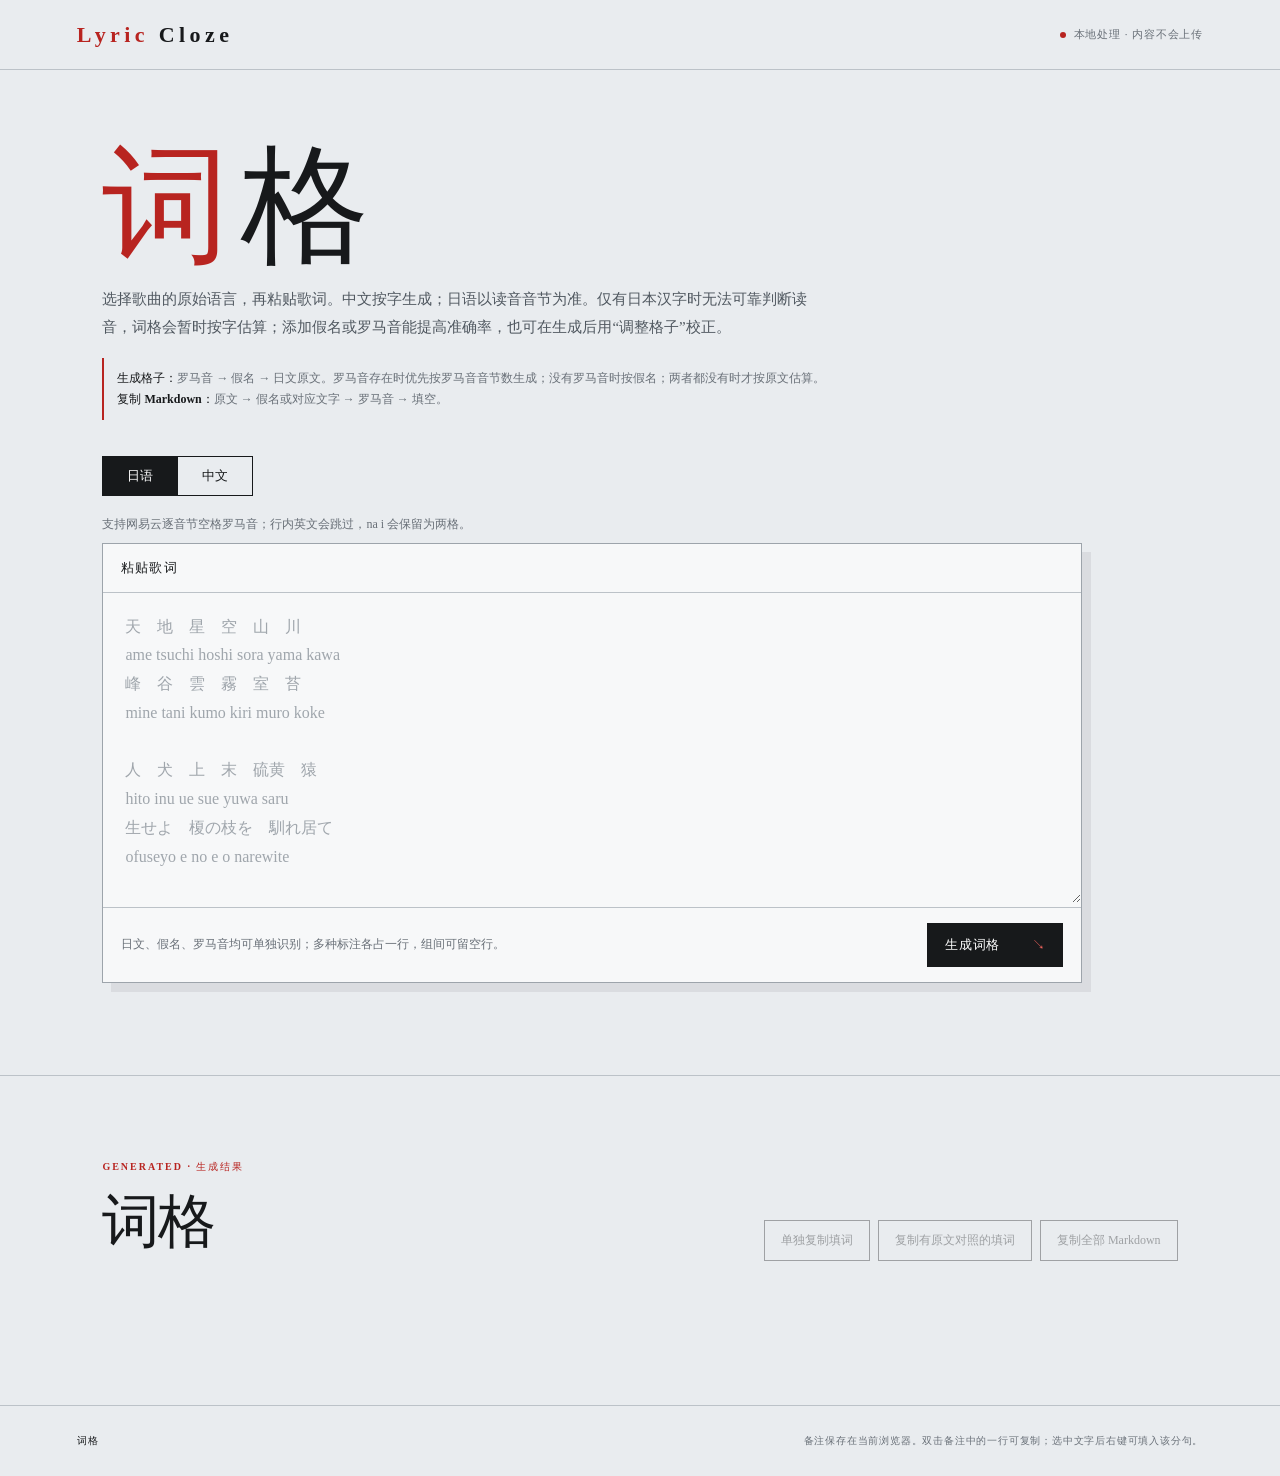
==== commit 784e5bdc: "Prevent sans-serif fallback on iOS" ====
--- a/index.html
+++ b/index.html
@@ -7,10 +7,10 @@
   <title>词格 · Lyric Cloze</title>
   <style>
     :root{--paper:#e9ecef;--ink:#17191b;--muted:#697078;--line:#bcc2c8;--red:#b82420;--white:#f7f8f9;--soft:#dfe3e7}
-    *{box-sizing:border-box}html{scroll-behavior:smooth}body{margin:0;background:var(--paper);color:var(--ink);font-family:"Songti SC","Noto Serif CJK SC","Yu Mincho","Hiragino Mincho ProN",Georgia,serif}button,textarea,input{font:inherit}button{color:inherit;cursor:pointer}button:focus-visible,textarea:focus-visible,input:focus-visible{outline:2px solid var(--red);outline-offset:3px}
-    header{height:70px;padding:0 clamp(22px,6vw,92px);display:flex;align-items:center;justify-content:space-between;border-bottom:1px solid var(--line)}.brand{font-size:22px;letter-spacing:.2em;font-weight:700}.brand b,h1 b{color:var(--red)}.local{font-size:11px;color:var(--muted);letter-spacing:.08em;display:flex;align-items:center;gap:8px}.local i{width:6px;height:6px;background:var(--red);border-radius:50%}
+    *{box-sizing:border-box}html{scroll-behavior:smooth}body{margin:0;background:var(--paper);color:var(--ink);font-family:"Songti SC","STSong","Noto Serif CJK SC","Yu Mincho","Hiragino Mincho ProN",Georgia,serif;font-synthesis:none}button,textarea,input{font:inherit}button{color:inherit;cursor:pointer}button:focus-visible,textarea:focus-visible,input:focus-visible{outline:2px solid var(--red);outline-offset:3px}
+    header{height:70px;padding:0 clamp(22px,6vw,92px);display:flex;align-items:center;justify-content:space-between;border-bottom:1px solid var(--line)}.brand{font-size:22px;letter-spacing:.2em;font-weight:700}.brand b,h1 b{color:var(--red)}h1 b{font-weight:inherit}.local{font-size:11px;color:var(--muted);letter-spacing:.08em;display:flex;align-items:center;gap:8px}.local i{width:6px;height:6px;background:var(--red);border-radius:50%}
     .hero{padding:72px clamp(22px,8vw,128px) 92px;border-bottom:1px solid var(--line)}h1{margin:0 0 16px;font-size:clamp(64px,10vw,128px);line-height:1;font-weight:500;letter-spacing:.08em}.intro{max-width:720px;margin:0 0 16px;color:#505860;line-height:1.85;font-size:15px}.priority-note{max-width:760px;margin:0 0 36px;padding:10px 13px;border-left:2px solid var(--red);color:var(--muted);font-size:12px;line-height:1.75}.priority-note b{color:var(--ink)}.composer{max-width:980px;background:var(--white);border:1px solid #9da4ab;box-shadow:9px 9px 0 #17191b12}.bar,.foot{display:flex;align-items:center;justify-content:space-between;padding:15px 18px}.bar{border-bottom:1px solid var(--line)}.bar label{font-size:13px;font-weight:700;letter-spacing:.08em}.action-link{border:0;background:none;padding:4px;color:var(--red);font-size:12px;text-decoration:underline;text-underline-offset:4px}.language{display:inline-flex;border:1px solid var(--ink);margin-bottom:20px}.language button{border:0;background:transparent;padding:10px 24px;font-size:13px}.language button+button{border-left:1px solid var(--ink)}.language button.active{background:var(--ink);color:#fff}.hint{display:block;margin:0 0 10px;color:var(--muted);font-size:12px}.lyrics{width:100%;min-height:310px;resize:vertical;border:0;background:transparent;padding:20px 22px;font-size:16px;line-height:1.8;color:var(--ink)}.lyrics::placeholder{color:#858d95;opacity:.76}.lyrics:focus{outline-offset:-3px}.foot{border-top:1px solid var(--line);gap:22px}.foot p{margin:0;color:var(--muted);font-size:12px;line-height:1.6}.primary{flex:none;border:0;padding:13px 18px;background:var(--ink);color:#fff;letter-spacing:.05em;font-size:13px}.primary:hover{background:var(--red)}.primary span{color:#ed625b;margin-left:28px}
-    .results{padding:84px clamp(22px,8vw,128px) 110px}.section-head{max-width:1180px;margin:0 auto 34px;display:flex;align-items:end;justify-content:space-between;gap:20px}.export-actions{display:flex;flex-wrap:wrap;justify-content:flex-end;gap:8px}.eyebrow{color:var(--red);font:700 10px Georgia,serif;letter-spacing:.2em}h2{margin:9px 0 0;font-size:clamp(34px,5vw,58px);font-weight:500;letter-spacing:-.04em}.outline{border:1px solid var(--ink);background:transparent;padding:11px 16px;font-size:12px}.outline:hover:not(:disabled){background:var(--ink);color:#fff}.outline:disabled{opacity:.35;cursor:default}.notice,.empty{max-width:1180px;margin:0 auto 20px;padding:14px 17px;border-left:3px solid var(--red);background:var(--soft);color:#555d64;font-size:13px;line-height:1.6}.notice b{color:var(--red)}.sheets{max-width:1180px;margin:0 auto;display:grid;gap:22px}.sheet{border:1px solid #9da4ab;background:var(--white)}.sheet-head{min-height:54px;border-bottom:1px solid var(--line);display:flex;align-items:center;justify-content:space-between;padding:0 18px;gap:16px}.sheet-index{font:italic 19px Georgia,serif;color:var(--red)}.sheet-actions{display:flex;align-items:center;gap:14px}.original{padding:20px 20px 0;font-size:19px;line-height:1.7;letter-spacing:.04em}.original small{display:block;margin-bottom:5px;color:var(--muted);font-size:10px;letter-spacing:.15em}.grid-edit-hint{display:none;margin:14px 20px 0;padding:9px 11px;border:1px dashed #9da4ab;color:var(--muted);font-size:11px}.sheet.editing .grid-edit-hint{display:block}.token-wrap{padding:20px;display:flex;flex-wrap:wrap;gap:15px 8px;align-items:start}.pair{position:relative;width:47px;display:grid;gap:6px;text-align:center}.pair.word-end{margin-right:14px}.reading{height:25px;display:flex;align-items:end;justify-content:center;font-size:16px;white-space:nowrap}.sheet.editing .reading{border-bottom:1px dashed var(--red);cursor:text}.sheet.editing .reading:empty:before{content:'文字';color:#9aa0a6;font-size:11px}.roman{height:15px;color:var(--muted);font:10px Georgia,serif;white-space:nowrap}.pair input{width:47px;height:47px;padding:0;border:1px solid #858d95;background:#eef0f2;border-radius:0;text-align:center;font-size:14px}.pair input:focus{border-color:var(--red);background:#fff;outline-offset:1px}.cell-controls{display:none;grid-template-columns:1fr 1fr;gap:2px}.sheet.editing .cell-controls{display:grid}.cell-controls button{height:22px;padding:0;border:1px solid #aeb4ba;background:transparent;color:var(--muted);font:12px Georgia,serif}.cell-controls button:hover{border-color:var(--red);background:var(--red);color:#fff}.align-warning{margin:0 20px 18px;padding:8px 11px;background:#eee0e0;color:#7b3e39;font-size:11px}.notes{display:none;border-top:1px solid var(--line);padding:16px 18px 18px;background:#e2e6e9}.notes.open{display:block}.notes-head{display:flex;justify-content:space-between;gap:16px;margin-bottom:9px;color:var(--muted);font-size:11px}.note-box{width:100%;min-height:108px;padding:13px 14px;border:1px solid #9da4ab;background:var(--white);resize:vertical;font-size:14px;line-height:1.75;color:var(--ink)}
+    .results{padding:84px clamp(22px,8vw,128px) 110px}.section-head{max-width:1180px;margin:0 auto 34px;display:flex;align-items:end;justify-content:space-between;gap:20px}.export-actions{display:flex;flex-wrap:wrap;justify-content:flex-end;gap:8px}.eyebrow{color:var(--red);font:700 10px Georgia,serif;letter-spacing:.2em}h2{margin:9px 0 0;font-size:clamp(34px,5vw,58px);font-weight:500;letter-spacing:-.04em}.outline{border:1px solid var(--ink);background:transparent;padding:11px 16px;font-size:12px}.outline:hover:not(:disabled){background:var(--ink);color:#fff}.outline:disabled{opacity:.35;cursor:default}.notice,.empty{max-width:1180px;margin:0 auto 20px;padding:14px 17px;border-left:3px solid var(--red);background:var(--soft);color:#555d64;font-size:13px;line-height:1.6}.notice b{color:var(--red)}.sheets{max-width:1180px;margin:0 auto;display:grid;gap:22px}.sheet{border:1px solid #9da4ab;background:var(--white)}.sheet-head{min-height:54px;border-bottom:1px solid var(--line);display:flex;align-items:center;justify-content:space-between;padding:0 18px;gap:16px}.sheet-index{font:italic 19px Georgia,serif;color:var(--red)}.sheet-actions{display:flex;align-items:center;gap:14px}.original{padding:20px 20px 0;font-size:19px;line-height:1.7;letter-spacing:.04em}.original small{display:block;margin-bottom:5px;color:var(--muted);font-size:10px;letter-spacing:.15em}.grid-edit-hint{display:none;margin:14px 20px 0;padding:9px 11px;border:1px dashed #9da4ab;color:var(--muted);font-size:11px}.sheet.editing .grid-edit-hint{display:block}.token-wrap{padding:20px;display:flex;flex-wrap:wrap;gap:15px 8px;align-items:start}.pair{position:relative;width:47px;display:grid;gap:6px;text-align:center}.pair.word-end{margin-right:14px}.pair.has-punctuation{margin-right:20px}.cell-punctuation{position:absolute;top:3px;right:-16px;font-size:16px;line-height:22px;color:var(--ink)}.reading{height:25px;display:flex;align-items:end;justify-content:center;font-size:16px;white-space:nowrap}.sheet.editing .reading{border-bottom:1px dashed var(--red);cursor:text}.sheet.editing .reading:empty:before{content:'文字';color:#9aa0a6;font-size:11px}.roman{height:15px;color:var(--muted);font:10px Georgia,serif;white-space:nowrap}.pair input{width:47px;height:47px;padding:0;border:1px solid #858d95;background:#eef0f2;border-radius:0;text-align:center;font-size:14px}.pair input:focus{border-color:var(--red);background:#fff;outline-offset:1px}.cell-controls{display:none;grid-template-columns:1fr 1fr;gap:2px}.sheet.editing .cell-controls{display:grid}.cell-controls button{height:22px;padding:0;border:1px solid #aeb4ba;background:transparent;color:var(--muted);font:12px Georgia,serif}.cell-controls button:hover{border-color:var(--red);background:var(--red);color:#fff}.align-warning{margin:0 20px 18px;padding:8px 11px;background:#eee0e0;color:#7b3e39;font-size:11px}.notes{display:none;border-top:1px solid var(--line);padding:16px 18px 18px;background:#e2e6e9}.notes.open{display:block}.notes-head{display:flex;justify-content:space-between;gap:16px;margin-bottom:9px;color:var(--muted);font-size:11px}.note-box{width:100%;min-height:108px;padding:13px 14px;border:1px solid #9da4ab;background:var(--white);resize:vertical;font-size:14px;line-height:1.75;color:var(--ink)}
     .menu{display:none;position:fixed;z-index:20;min-width:152px;padding:5px;background:var(--ink);box-shadow:0 8px 25px #0003}.menu.show{display:block}.menu button{width:100%;padding:9px 11px;border:0;background:transparent;color:#fff;text-align:left;font-size:12px}.menu button:hover{background:var(--red)}.toast{position:fixed;left:50%;bottom:24px;transform:translate(-50%,20px);background:var(--ink);color:#fff;padding:10px 18px;font-size:12px;opacity:0;pointer-events:none;transition:.2s;z-index:30}.toast.show{opacity:1;transform:translate(-50%,0)}footer{border-top:1px solid var(--line);padding:28px clamp(22px,6vw,92px);display:flex;justify-content:space-between;gap:22px;color:var(--muted);font-size:10px;letter-spacing:.08em}footer b{color:var(--ink)}footer p{margin:0}
     @media(max-width:640px){.local{display:none}.hero{padding-top:52px}.language{display:flex}.language button{flex:1}.foot,.section-head{align-items:stretch;flex-direction:column}.export-actions{display:grid;justify-content:stretch}.primary,.outline{width:100%}.primary{display:flex;justify-content:space-between}.results{padding-top:64px}.sheet-head{align-items:flex-start;padding-top:14px;padding-bottom:14px}.sheet-actions{align-items:flex-end;flex-direction:column;gap:7px}.token-wrap{padding:16px 14px}.original{padding:16px 14px 0}footer{flex-direction:column}}
     @media(prefers-reduced-motion:reduce){html{scroll-behavior:auto}*{transition:none!important}}
@@ -53,10 +53,18 @@
 願わくば　一切成就の　祓　奉る
 negawakuba issai jōju no harae tatematsuru
 恐み　恐みも　白す
-kashikomi kashikomi mo mōsu`,zh:`晚风轻敲窗边
-想起你的声音
+kashikomi kashikomi mo mōsu
 
-月光落在旧街`};
+——《森羅清浄事祓》`,zh:`当日深心久不言。渐成灰事早堪怜。
+清魂怀抱痴诚死，化鹤期归碧海前。
+无量劫，奈何天。长烧红泪点银盘。
+瑶姬身后千年雨，听至重帘彻骨寒。
+玉树黄尘梦已阑。遗铜星剑事争传。
+碧城终绝齐州雪，靑鸟空衔怀古笺。
+闲哀乐，旧山川。低垂发尾倚危栏。
+一枝憔悴云容冷，曾借昏灯仔细看。
+
+——《瑶姬身后千年雨》`};
     const SMALL=new Set(Array.from('ゃゅょぁぃぅぇぉゎャュョァィゥェォヮ'));
     const UNITS=`kya kyu kyo gya gyu gyo sha shu sho sya syu syo jya jyu jyo cha chu cho tya tyu tyo nya nyu nyo hya hyu hyo bya byu byo pya pyu pyo mya myu myo rya ryu ryo shi chi tsu ja ju jo fu ka ki ku ke ko ga gi gu ge go sa su se so za ji zu ze zo ta te to da de do na ni nu ne no ha hi he ho ba bi bu be bo pa pi pu pe po ma mi mu me mo ya yu yo ra ri ru re ro wa wi we wo a i u e o n`.split(' ');
     const $=s=>document.querySelector(s);let language='ja',groups=[],answers={},menuState=null,editingGroups=new Set(),openNotes=new Set();
@@ -70,16 +78,17 @@
     function kanaTokens(line){const out=[];for(const ch of Array.from(line)){if(!/[\u3040-\u30ffー]/u.test(ch))continue;if(SMALL.has(ch)&&out.length)out[out.length-1]+=ch;else out.push(ch)}return out}
     function hanTokens(line){return Array.from(line).filter(ch=>/\p{Script=Han}/u.test(ch))}
     function japaneseTokens(line){const out=[];for(const ch of Array.from(line)){if(/\p{Script=Han}/u.test(ch))out.push(ch);else if(/[\u3040-\u30ffー]/u.test(ch)){if(SMALL.has(ch)&&out.length)out[out.length-1]+=ch;else out.push(ch)}}return out}
+    function punctuationAfter(text,count){const out=Array(count).fill(''),total=japaneseTokens(text).length;if(!count||!total)return out;let consumed=0;for(const ch of Array.from(text)){if(/\p{Script=Han}/u.test(ch))consumed++;else if(/[\u3040-\u30ffー]/u.test(ch)&&!SMALL.has(ch))consumed++;else if(/[，。！？、；：,.!?;:…]/u.test(ch)&&consumed){const index=Math.min(count-1,Math.max(0,Math.ceil(consumed/total*count)-1));out[index]+=ch}}return out}
     function groupUnits(units,count){if(!count)return[];if(units.length===count)return units.slice();const out=[];let cursor=0;for(let slot=0;slot<count;slot++){const remaining=units.length-cursor,slots=count-slot,take=remaining>0?Math.ceil(remaining/slots):0;out.push(units.slice(cursor,cursor+take).join(''));cursor+=take}return out}
-    function parseJapanese(text){const out=[];let ignored=0,current={original:'',kana:'',romanLine:''};const flush=()=>{const{original,kana,romanLine}=current;if(!original&&!kana&&!romanLine)return;const reading=romanLine?romajiMora(romanLine):{words:[],mora:[],wordEnds:[]},originalParts=original.split(/\s+/).filter(Boolean);let tokens=[],display=[],shownRoman=[],wordEnds=[],label='假名',alignmentIssue=false,readingEstimate=false;if(reading.mora.length){tokens=reading.mora.slice();shownRoman=reading.mora.slice();wordEnds=reading.wordEnds.slice();if(kana){const units=kanaTokens(kana);display=groupUnits(units,tokens.length);alignmentIssue=units.length!==tokens.length}else if(!reading.spacedMora&&originalParts.length&&originalParts.length===reading.words.length){display=Array(tokens.length).fill('');let cursor=0;reading.words.forEach((word,i)=>{display[cursor]=originalParts[i];cursor+=(splitRomajiWord(word)||[]).length});label='日文'}else{display=tokens.slice();shownRoman=[];label='罗马音'}}else if(kana){tokens=kanaTokens(kana);display=tokens.slice()}else if(original){tokens=japaneseTokens(original);display=tokens.slice();label='日文';readingEstimate=hanTokens(original).length>0}if(tokens.length)out.push({id:`g${out.length}`,original:original||kana||romanLine,kana:tokens,display,roman:shownRoman,wordEnds,label,alignmentIssue,readingEstimate});else ignored++;current={original:'',kana:'',romanLine:''}};text.split(/\r?\n/).forEach(raw=>{const line=raw.trim();if(!line){flush();return}const hasKana=/[\u3040-\u30ff]/u.test(line),hasHan=/\p{Script=Han}/u.test(line),hasLatin=/[A-Za-z]/.test(line);if(hasLatin&&!hasKana&&!hasHan){const roman=romajiTokens(line)||romajiTokensLoose(line);if(!roman){ignored++;return}if(current.romanLine)flush();current.romanLine=line;return}if(hasKana&&!hasHan){if(current.romanLine)flush();if(current.kana)flush();current.kana=line;return}if(hasKana||hasHan){if(current.romanLine||current.original)flush();current.original=line;return}ignored++});flush();return{groups:out,ignored}}
-    function parseChinese(text){const out=[];let ignored=0;text.split(/\r?\n/).forEach(line=>{if(!line.trim())return;const tokens=hanTokens(line);if(tokens.length&&!/[A-Za-z\u3040-\u30ff]/u.test(line))out.push({id:`g${out.length}`,original:line.trim(),kana:tokens,display:tokens.slice(),roman:[],wordEnds:[]});else ignored++});return{groups:out,ignored}}
+    function parseJapanese(text){const out=[];let ignored=0,current={original:'',kana:'',romanLine:''};const flush=()=>{const{original,kana,romanLine}=current;if(!original&&!kana&&!romanLine)return;const reading=romanLine?romajiMora(romanLine):{words:[],mora:[],wordEnds:[]},originalParts=original.split(/\s+/).filter(Boolean);let tokens=[],display=[],shownRoman=[],wordEnds=[],label='假名',alignmentIssue=false,readingEstimate=false;if(reading.mora.length){tokens=reading.mora.slice();shownRoman=reading.mora.slice();wordEnds=reading.wordEnds.slice();if(kana){const units=kanaTokens(kana);display=groupUnits(units,tokens.length);alignmentIssue=units.length!==tokens.length}else if(!reading.spacedMora&&originalParts.length&&originalParts.length===reading.words.length){display=Array(tokens.length).fill('');let cursor=0;reading.words.forEach((word,i)=>{display[cursor]=originalParts[i];cursor+=(splitRomajiWord(word)||[]).length});label='日文'}else{display=tokens.slice();shownRoman=[];label='罗马音'}}else if(kana){tokens=kanaTokens(kana);display=tokens.slice()}else if(original){tokens=japaneseTokens(original);display=tokens.slice();label='日文';readingEstimate=hanTokens(original).length>0}if(tokens.length){const punctuation=punctuationAfter(original||kana,tokens.length);out.push({id:`g${out.length}`,original:original||kana||romanLine,kana:tokens,display,roman:shownRoman,wordEnds,punctuation,label,alignmentIssue,readingEstimate})}else ignored++;current={original:'',kana:'',romanLine:''}};text.split(/\r?\n/).forEach(raw=>{const line=raw.trim();if(!line){flush();return}const hasKana=/[\u3040-\u30ff]/u.test(line),hasHan=/\p{Script=Han}/u.test(line),hasLatin=/[A-Za-z]/.test(line);if(hasLatin&&!hasKana&&!hasHan){const roman=romajiTokens(line)||romajiTokensLoose(line);if(!roman){ignored++;return}if(current.romanLine)flush();current.romanLine=line;return}if(hasKana&&!hasHan){if(current.romanLine)flush();if(current.kana)flush();current.kana=line;return}if(hasKana||hasHan){if(current.romanLine||current.original)flush();current.original=line;return}ignored++});flush();return{groups:out,ignored}}
+    function parseChinese(text){const out=[];let ignored=0;text.split(/\r?\n/).forEach(line=>{if(!line.trim())return;const tokens=hanTokens(line);if(tokens.length&&!/[A-Za-z\u3040-\u30ff]/u.test(line))out.push({id:`g${out.length}`,original:line.trim(),kana:tokens,display:tokens.slice(),roman:[],wordEnds:[],punctuation:punctuationAfter(line,tokens.length)});else ignored++});return{groups:out,ignored}}
     function noteKey(index){return`cige-note-${language}-${index}`}
     function parseCurrent(){return language==='ja'?parseJapanese($('#lyrics').value):parseChinese($('#lyrics').value)}
-    function renderSheets(){document.querySelectorAll('#copy-all,#copy-filled,#copy-compared').forEach(button=>button.disabled=!groups.length);$('#sheets').innerHTML=groups.map((group,g)=>`<article class="sheet ${editingGroups.has(g)?'editing':''}" data-group="${g}"><div class="sheet-head"><span class="sheet-index">${String(g+1).padStart(2,'0')}</span><div class="sheet-actions"><button class="action-link" data-edit-group="${g}">${editingGroups.has(g)?'完成调整':'调整格子'}</button><button class="action-link" data-note-toggle="${g}">${openNotes.has(g)?'－ 收起备注':'＋ 备注'}</button><button class="action-link" data-copy-group="${g}">复制本句</button></div></div><div class="original"><small>${language==='ja'?'日文原句':'中文原句'}</small>${esc(group.original)}</div><div class="grid-edit-hint">点击格子上方的文字可直接修改；＋ 在当前位置后增加一格，× 删除当前格。</div><div class="token-wrap">${group.kana.map((token,i)=>{const shown=group.display?.[i]??token,limit=Math.max(1,Array.from(shown||token).length);return`<div class="pair ${group.wordEnds?.[i]?'word-end':''}"><span class="reading" data-token-edit="${g}" data-index="${i}" contenteditable="${editingGroups.has(g)}" role="textbox" aria-label="第${i+1}格对应文字">${esc(shown)}</span><span class="roman">${esc(group.roman[i]||'')}</span><input data-group-input="${g}" data-index="${i}" data-limit="${limit}" maxlength="500" value="${esc(answers[`${g}-${i}`]||'')}" aria-label="第${i+1}格" autocomplete="off"><span class="cell-controls"><button data-insert-cell="${g}" data-index="${i}" aria-label="在第${i+1}格后增加一格">＋</button><button data-remove-cell="${g}" data-index="${i}" aria-label="删除第${i+1}格">×</button></span></div>`}).join('')}</div>${group.alignmentIssue?`<div class="align-warning">假名与罗马音的分组数量不同；词格已按罗马音生成，假名仅作自动分组，请检查并按需调整。</div>`:''}${group.readingEstimate?`<div class="align-warning">这一句没有读音标注，含汉字部分暂按一字一格估算；实际唱读可能不同，请用“调整格子”校正。</div>`:''}<div class="notes ${openNotes.has(g)?'open':''}" id="note-${g}"><div class="notes-head"><span>备注 / 思考</span><span>双击复制当前行 · 选中文字后右键填入</span></div><textarea class="note-box" data-note="${g}" placeholder="在这里写下联想、译意或记忆提示……">${esc(localStorage.getItem(noteKey(g))||'')}</textarea></div></article>`).join('')}
+    function renderSheets(){document.querySelectorAll('#copy-all,#copy-filled,#copy-compared').forEach(button=>button.disabled=!groups.length);$('#sheets').innerHTML=groups.map((group,g)=>`<article class="sheet ${editingGroups.has(g)?'editing':''}" data-group="${g}"><div class="sheet-head"><span class="sheet-index">${String(g+1).padStart(2,'0')}</span><div class="sheet-actions"><button class="action-link" data-edit-group="${g}">${editingGroups.has(g)?'完成调整':'调整格子'}</button><button class="action-link" data-note-toggle="${g}">${openNotes.has(g)?'－ 收起备注':'＋ 备注'}</button><button class="action-link" data-copy-group="${g}">复制本句</button></div></div><div class="original"><small>${language==='ja'?'日文原句':'中文原句'}</small>${esc(group.original)}</div><div class="grid-edit-hint">点击格子上方的文字可直接修改；＋ 在当前位置后增加一格，× 删除当前格。</div><div class="token-wrap">${group.kana.map((token,i)=>{const shown=group.display?.[i]??token,limit=Math.max(1,Array.from(shown||token).length),punctuation=group.punctuation?.[i]||'';return`<div class="pair ${group.wordEnds?.[i]?'word-end':''} ${punctuation?'has-punctuation':''}"><span class="reading" data-token-edit="${g}" data-index="${i}" contenteditable="${editingGroups.has(g)}" role="textbox" aria-label="第${i+1}格对应文字">${esc(shown)}</span>${punctuation?`<span class="cell-punctuation" aria-hidden="true">${esc(punctuation)}</span>`:''}<span class="roman">${esc(group.roman[i]||'')}</span><input data-group-input="${g}" data-index="${i}" data-limit="${limit}" maxlength="500" value="${esc(answers[`${g}-${i}`]||'')}" aria-label="第${i+1}格" autocomplete="off"><span class="cell-controls"><button data-insert-cell="${g}" data-index="${i}" aria-label="在第${i+1}格后增加一格">＋</button><button data-remove-cell="${g}" data-index="${i}" aria-label="删除第${i+1}格">×</button></span></div>`}).join('')}</div>${group.alignmentIssue?`<div class="align-warning">假名与罗马音的分组数量不同；词格已按罗马音生成，假名仅作自动分组，请检查并按需调整。</div>`:''}${group.readingEstimate?`<div class="align-warning">这一句没有读音标注，含汉字部分暂按一字一格估算；实际唱读可能不同，请用“调整格子”校正。</div>`:''}<div class="notes ${openNotes.has(g)?'open':''}" id="note-${g}"><div class="notes-head"><span>备注 / 思考</span><span>双击复制当前行 · 选中文字后右键填入</span></div><textarea class="note-box" data-note="${g}" placeholder="在这里写下联想、译意或记忆提示……">${esc(localStorage.getItem(noteKey(g))||'')}</textarea></div></article>`).join('')}
     function render(scroll=true){const parsed=parseCurrent();groups=parsed.groups;answers={};editingGroups.clear();openNotes.clear();$('#status').innerHTML=parsed.ignored?`<div class="notice"><b>${parsed.ignored}</b> 行未用于词格：${language==='ja'?'英文释义、普通英文或无法对应的内容已忽略。':'非中文内容已忽略。'}</div>`:groups.length?'':'<div class="empty">没有识别到可生成的歌词。</div>';renderSheets();if(scroll)$('#results').scrollIntoView({behavior:'smooth'})}
-    function markdownFor(group,g){const blocks=[];for(let start=0;start<group.kana.length;start+=12){const tokens=group.kana.slice(start,start+12),display=(group.display||group.kana).slice(start,start+12),roman=group.roman.slice(start,start+12),filled=tokens.map((_,i)=>answers[`${g}-${start+i}`]||'＿');if(language==='ja')blocks.push(`原文：${group.original}\n\n| ${group.label||'日文'} | ${display.join(' | ')} |\n| :--- | ${tokens.map(()=>':---:').join(' | ')} |${roman.length?`\n| 罗马音 | ${tokens.map((_,i)=>roman[i]||'').join(' | ')} |`:''}\n| 填空 | ${filled.join(' | ')} |`);else blocks.push(`| 中文 | ${display.join(' | ')} |\n| :--- | ${tokens.map(()=>':---:').join(' | ')} |\n| 填空 | ${filled.join(' | ')} |`)}const note=localStorage.getItem(noteKey(g));return blocks.join('\n\n')+(note?`\n\n> 备注：${note.replace(/\n/g,'\n> ')}`:'')}
+    function markdownFor(group,g){const blocks=[];for(let start=0;start<group.kana.length;start+=12){const tokens=group.kana.slice(start,start+12),punctuation=(group.punctuation||[]).slice(start,start+12),display=(group.display||group.kana).slice(start,start+12).map((value,i)=>value+(punctuation[i]||'')),roman=group.roman.slice(start,start+12),filled=tokens.map((_,i)=>(answers[`${g}-${start+i}`]||'＿')+(punctuation[i]||''));if(language==='ja')blocks.push(`原文：${group.original}\n\n| ${group.label||'日文'} | ${display.join(' | ')} |\n| :--- | ${tokens.map(()=>':---:').join(' | ')} |${roman.length?`\n| 罗马音 | ${tokens.map((_,i)=>roman[i]||'').join(' | ')} |`:''}\n| 填空 | ${filled.join(' | ')} |`);else blocks.push(`| 中文 | ${display.join(' | ')} |\n| :--- | ${tokens.map(()=>':---:').join(' | ')} |\n| 填空 | ${filled.join(' | ')} |`)}const note=localStorage.getItem(noteKey(g));return blocks.join('\n\n')+(note?`\n\n> 备注：${note.replace(/\n/g,'\n> ')}`:'')}
     function allMarkdown(){return groups.map((group,g)=>markdownFor(group,g)).join('\n\n---\n\n')}
-    function filledTextFor(group,g){return group.kana.map((_,i)=>answers[`${g}-${i}`]||'＿').join('')}
+    function filledTextFor(group,g){return group.kana.map((_,i)=>(answers[`${g}-${i}`]||'＿')+(group.punctuation?.[i]||'')).join('')}
     function allFilledText(){return groups.map((group,g)=>filledTextFor(group,g)).join('\n')}
     function allComparedText(){return groups.map((group,g)=>`原文：${group.original}\n填词：${filledTextFor(group,g)}`).join('\n\n')}
     async function copy(text,message='已复制'){try{await navigator.clipboard.writeText(text)}catch{const t=document.createElement('textarea');t.value=text;t.style.position='fixed';t.style.opacity=0;document.body.append(t);t.select();document.execCommand('copy');t.remove()}showToast(message)}
@@ -94,7 +103,7 @@
     document.querySelectorAll('[data-lang]').forEach(b=>b.onclick=()=>setLanguage(b.dataset.lang));$('#generate').onclick=()=>render();$('#copy-filled').onclick=()=>copy(allFilledText(),'填词纯文本已复制');$('#copy-compared').onclick=()=>copy(allComparedText(),'原文对照纯文本已复制');$('#copy-all').onclick=()=>copy(allMarkdown(),'全部 Markdown 已复制');$('#fill-selection').onclick=fillFromSelection;
     function shiftAnswers(g,index,delta){const next={};Object.entries(answers).forEach(([key,value])=>{const[kg,ki]=key.split('-').map(Number);if(kg!==g){next[key]=value;return}if(delta<0&&ki===index)return;const moved=delta>0&&ki>index?ki+1:delta<0&&ki>index?ki-1:ki;next[`${kg}-${moved}`]=value});answers=next}
     const composingInputs=new WeakSet(),handledCompositions=new WeakSet();
-    $('#sheets').addEventListener('click',e=>{const edit=e.target.closest('[data-edit-group]'),insert=e.target.closest('[data-insert-cell]'),remove=e.target.closest('[data-remove-cell]'),toggle=e.target.closest('[data-note-toggle]'),copyButton=e.target.closest('[data-copy-group]');if(edit){const g=+edit.dataset.editGroup;editingGroups.has(g)?editingGroups.delete(g):editingGroups.add(g);renderSheets();return}if(insert){const g=+insert.dataset.insertCell,i=+insert.dataset.index,group=groups[g];shiftAnswers(g,i,1);group.kana.splice(i+1,0,'');group.display.splice(i+1,0,'');group.roman.splice(i+1,0,'');group.wordEnds.splice(i+1,0,false);renderSheets();return}if(remove){const g=+remove.dataset.removeCell,i=+remove.dataset.index,group=groups[g];if(group.kana.length===1){showToast('每句至少保留一格');return}shiftAnswers(g,i,-1);group.kana.splice(i,1);group.display.splice(i,1);group.roman.splice(i,1);group.wordEnds.splice(i,1);renderSheets();return}if(toggle){const g=+toggle.dataset.noteToggle,note=$(`#note-${g}`),open=!openNotes.has(g);open?openNotes.add(g):openNotes.delete(g);note.classList.toggle('open',open);toggle.textContent=open?'－ 收起备注':'＋ 备注';if(open)note.querySelector('textarea').focus()}if(copyButton){const g=+copyButton.dataset.copyGroup;copy(markdownFor(groups[g],g),'本句 Markdown 已复制')}});
+    $('#sheets').addEventListener('click',e=>{const edit=e.target.closest('[data-edit-group]'),insert=e.target.closest('[data-insert-cell]'),remove=e.target.closest('[data-remove-cell]'),toggle=e.target.closest('[data-note-toggle]'),copyButton=e.target.closest('[data-copy-group]');if(edit){const g=+edit.dataset.editGroup;editingGroups.has(g)?editingGroups.delete(g):editingGroups.add(g);renderSheets();return}if(insert){const g=+insert.dataset.insertCell,i=+insert.dataset.index,group=groups[g];shiftAnswers(g,i,1);group.kana.splice(i+1,0,'');group.display.splice(i+1,0,'');group.roman.splice(i+1,0,'');group.wordEnds.splice(i+1,0,false);group.punctuation?.splice(i+1,0,'');renderSheets();return}if(remove){const g=+remove.dataset.removeCell,i=+remove.dataset.index,group=groups[g];if(group.kana.length===1){showToast('每句至少保留一格');return}shiftAnswers(g,i,-1);group.kana.splice(i,1);group.display.splice(i,1);group.roman.splice(i,1);group.wordEnds.splice(i,1);if(group.punctuation){const removed=group.punctuation.splice(i,1)[0];if(removed&&group.punctuation.length)group.punctuation[Math.max(0,i-1)]+=removed}renderSheets();return}if(toggle){const g=+toggle.dataset.noteToggle,note=$(`#note-${g}`),open=!openNotes.has(g);open?openNotes.add(g):openNotes.delete(g);note.classList.toggle('open',open);toggle.textContent=open?'－ 收起备注':'＋ 备注';if(open)note.querySelector('textarea').focus()}if(copyButton){const g=+copyButton.dataset.copyGroup;copy(markdownFor(groups[g],g),'本句 Markdown 已复制')}});
     $('#sheets').addEventListener('focusin',e=>{const input=e.target.closest('[data-group-input]');if(input)input.select()});
     $('#sheets').addEventListener('compositionstart',e=>{const input=e.target.closest('[data-group-input]');if(input)composingInputs.add(input)});
     $('#sheets').addEventListener('compositionend',e=>{const input=e.target.closest('[data-group-input]');if(!input)return;composingInputs.delete(input);handledCompositions.add(input);commitCellInput(input);setTimeout(()=>handledCompositions.delete(input),0)});
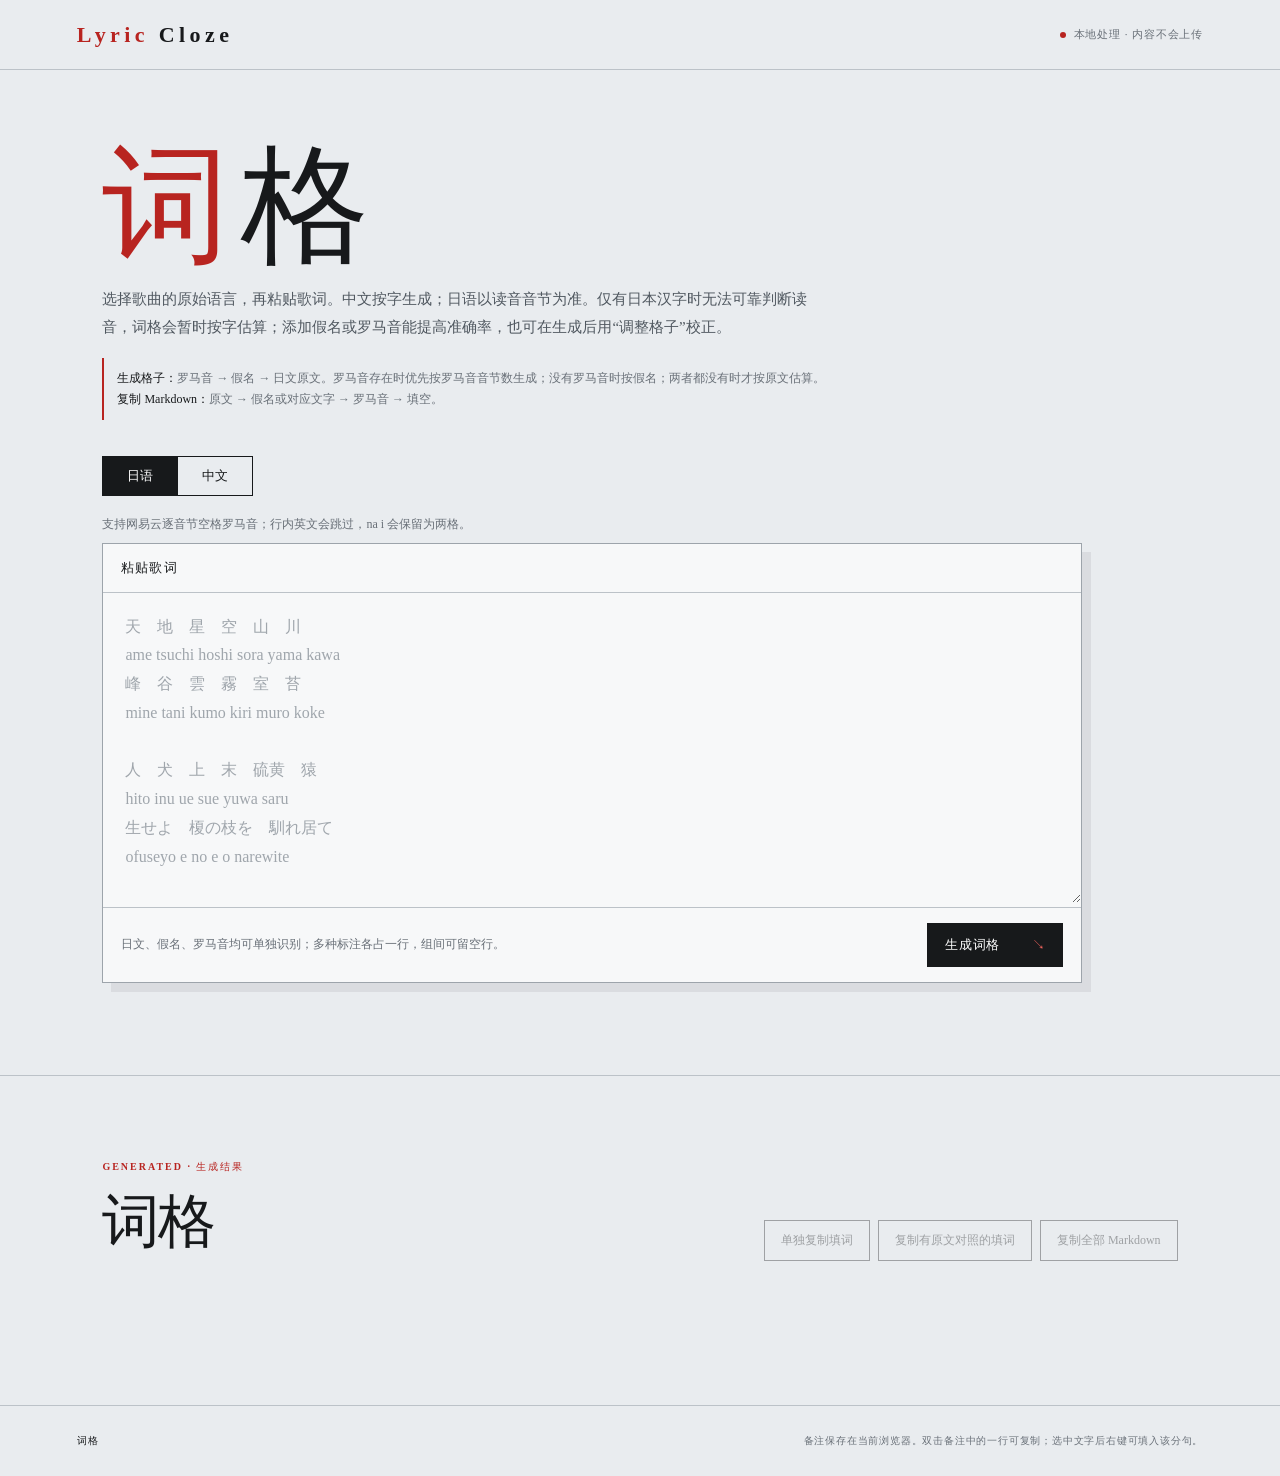
==== commit a3742170: "Use Chinese serif fonts throughout" ====
--- a/index.html
+++ b/index.html
@@ -7,10 +7,10 @@
   <title>词格 · Lyric Cloze</title>
   <style>
     :root{--paper:#e9ecef;--ink:#17191b;--muted:#697078;--line:#bcc2c8;--red:#b82420;--white:#f7f8f9;--soft:#dfe3e7}
-    *{box-sizing:border-box}html{scroll-behavior:smooth}body{margin:0;background:var(--paper);color:var(--ink);font-family:"Songti SC","STSong","Noto Serif CJK SC","Yu Mincho","Hiragino Mincho ProN",Georgia,serif;font-synthesis:none}button,textarea,input{font:inherit}button{color:inherit;cursor:pointer}button:focus-visible,textarea:focus-visible,input:focus-visible{outline:2px solid var(--red);outline-offset:3px}
+    *{box-sizing:border-box}html{scroll-behavior:smooth}body{margin:0;background:var(--paper);color:var(--ink);font-family:"Songti SC","STSong","Noto Serif CJK SC","Source Han Serif SC",SimSun,serif;font-synthesis:none}b,strong{font-weight:inherit}button,textarea,input{font:inherit}button{color:inherit;cursor:pointer}button:focus-visible,textarea:focus-visible,input:focus-visible{outline:2px solid var(--red);outline-offset:3px}
     header{height:70px;padding:0 clamp(22px,6vw,92px);display:flex;align-items:center;justify-content:space-between;border-bottom:1px solid var(--line)}.brand{font-size:22px;letter-spacing:.2em;font-weight:700}.brand b,h1 b{color:var(--red)}h1 b{font-weight:inherit}.local{font-size:11px;color:var(--muted);letter-spacing:.08em;display:flex;align-items:center;gap:8px}.local i{width:6px;height:6px;background:var(--red);border-radius:50%}
-    .hero{padding:72px clamp(22px,8vw,128px) 92px;border-bottom:1px solid var(--line)}h1{margin:0 0 16px;font-size:clamp(64px,10vw,128px);line-height:1;font-weight:500;letter-spacing:.08em}.intro{max-width:720px;margin:0 0 16px;color:#505860;line-height:1.85;font-size:15px}.priority-note{max-width:760px;margin:0 0 36px;padding:10px 13px;border-left:2px solid var(--red);color:var(--muted);font-size:12px;line-height:1.75}.priority-note b{color:var(--ink)}.composer{max-width:980px;background:var(--white);border:1px solid #9da4ab;box-shadow:9px 9px 0 #17191b12}.bar,.foot{display:flex;align-items:center;justify-content:space-between;padding:15px 18px}.bar{border-bottom:1px solid var(--line)}.bar label{font-size:13px;font-weight:700;letter-spacing:.08em}.action-link{border:0;background:none;padding:4px;color:var(--red);font-size:12px;text-decoration:underline;text-underline-offset:4px}.language{display:inline-flex;border:1px solid var(--ink);margin-bottom:20px}.language button{border:0;background:transparent;padding:10px 24px;font-size:13px}.language button+button{border-left:1px solid var(--ink)}.language button.active{background:var(--ink);color:#fff}.hint{display:block;margin:0 0 10px;color:var(--muted);font-size:12px}.lyrics{width:100%;min-height:310px;resize:vertical;border:0;background:transparent;padding:20px 22px;font-size:16px;line-height:1.8;color:var(--ink)}.lyrics::placeholder{color:#858d95;opacity:.76}.lyrics:focus{outline-offset:-3px}.foot{border-top:1px solid var(--line);gap:22px}.foot p{margin:0;color:var(--muted);font-size:12px;line-height:1.6}.primary{flex:none;border:0;padding:13px 18px;background:var(--ink);color:#fff;letter-spacing:.05em;font-size:13px}.primary:hover{background:var(--red)}.primary span{color:#ed625b;margin-left:28px}
-    .results{padding:84px clamp(22px,8vw,128px) 110px}.section-head{max-width:1180px;margin:0 auto 34px;display:flex;align-items:end;justify-content:space-between;gap:20px}.export-actions{display:flex;flex-wrap:wrap;justify-content:flex-end;gap:8px}.eyebrow{color:var(--red);font:700 10px Georgia,serif;letter-spacing:.2em}h2{margin:9px 0 0;font-size:clamp(34px,5vw,58px);font-weight:500;letter-spacing:-.04em}.outline{border:1px solid var(--ink);background:transparent;padding:11px 16px;font-size:12px}.outline:hover:not(:disabled){background:var(--ink);color:#fff}.outline:disabled{opacity:.35;cursor:default}.notice,.empty{max-width:1180px;margin:0 auto 20px;padding:14px 17px;border-left:3px solid var(--red);background:var(--soft);color:#555d64;font-size:13px;line-height:1.6}.notice b{color:var(--red)}.sheets{max-width:1180px;margin:0 auto;display:grid;gap:22px}.sheet{border:1px solid #9da4ab;background:var(--white)}.sheet-head{min-height:54px;border-bottom:1px solid var(--line);display:flex;align-items:center;justify-content:space-between;padding:0 18px;gap:16px}.sheet-index{font:italic 19px Georgia,serif;color:var(--red)}.sheet-actions{display:flex;align-items:center;gap:14px}.original{padding:20px 20px 0;font-size:19px;line-height:1.7;letter-spacing:.04em}.original small{display:block;margin-bottom:5px;color:var(--muted);font-size:10px;letter-spacing:.15em}.grid-edit-hint{display:none;margin:14px 20px 0;padding:9px 11px;border:1px dashed #9da4ab;color:var(--muted);font-size:11px}.sheet.editing .grid-edit-hint{display:block}.token-wrap{padding:20px;display:flex;flex-wrap:wrap;gap:15px 8px;align-items:start}.pair{position:relative;width:47px;display:grid;gap:6px;text-align:center}.pair.word-end{margin-right:14px}.pair.has-punctuation{margin-right:20px}.cell-punctuation{position:absolute;top:3px;right:-16px;font-size:16px;line-height:22px;color:var(--ink)}.reading{height:25px;display:flex;align-items:end;justify-content:center;font-size:16px;white-space:nowrap}.sheet.editing .reading{border-bottom:1px dashed var(--red);cursor:text}.sheet.editing .reading:empty:before{content:'文字';color:#9aa0a6;font-size:11px}.roman{height:15px;color:var(--muted);font:10px Georgia,serif;white-space:nowrap}.pair input{width:47px;height:47px;padding:0;border:1px solid #858d95;background:#eef0f2;border-radius:0;text-align:center;font-size:14px}.pair input:focus{border-color:var(--red);background:#fff;outline-offset:1px}.cell-controls{display:none;grid-template-columns:1fr 1fr;gap:2px}.sheet.editing .cell-controls{display:grid}.cell-controls button{height:22px;padding:0;border:1px solid #aeb4ba;background:transparent;color:var(--muted);font:12px Georgia,serif}.cell-controls button:hover{border-color:var(--red);background:var(--red);color:#fff}.align-warning{margin:0 20px 18px;padding:8px 11px;background:#eee0e0;color:#7b3e39;font-size:11px}.notes{display:none;border-top:1px solid var(--line);padding:16px 18px 18px;background:#e2e6e9}.notes.open{display:block}.notes-head{display:flex;justify-content:space-between;gap:16px;margin-bottom:9px;color:var(--muted);font-size:11px}.note-box{width:100%;min-height:108px;padding:13px 14px;border:1px solid #9da4ab;background:var(--white);resize:vertical;font-size:14px;line-height:1.75;color:var(--ink)}
+    .hero{padding:72px clamp(22px,8vw,128px) 92px;border-bottom:1px solid var(--line)}h1{margin:0 0 16px;font-size:clamp(64px,10vw,128px);line-height:1;font-weight:400;letter-spacing:.08em}.intro{max-width:720px;margin:0 0 16px;color:#505860;line-height:1.85;font-size:15px}.priority-note{max-width:760px;margin:0 0 36px;padding:10px 13px;border-left:2px solid var(--red);color:var(--muted);font-size:12px;line-height:1.75}.priority-note b{color:var(--ink)}.composer{max-width:980px;background:var(--white);border:1px solid #9da4ab;box-shadow:9px 9px 0 #17191b12}.bar,.foot{display:flex;align-items:center;justify-content:space-between;padding:15px 18px}.bar{border-bottom:1px solid var(--line)}.bar label{font-size:13px;font-weight:400;letter-spacing:.08em}.action-link{border:0;background:none;padding:4px;color:var(--red);font-size:12px;text-decoration:underline;text-underline-offset:4px}.language{display:inline-flex;border:1px solid var(--ink);margin-bottom:20px}.language button{border:0;background:transparent;padding:10px 24px;font-size:13px}.language button+button{border-left:1px solid var(--ink)}.language button.active{background:var(--ink);color:#fff}.hint{display:block;margin:0 0 10px;color:var(--muted);font-size:12px}.lyrics{width:100%;min-height:310px;resize:vertical;border:0;background:transparent;padding:20px 22px;font-size:16px;line-height:1.8;color:var(--ink)}.lyrics::placeholder{color:#858d95;opacity:.76}.lyrics:focus{outline-offset:-3px}.foot{border-top:1px solid var(--line);gap:22px}.foot p{margin:0;color:var(--muted);font-size:12px;line-height:1.6}.primary{flex:none;border:0;padding:13px 18px;background:var(--ink);color:#fff;letter-spacing:.05em;font-size:13px}.primary:hover{background:var(--red)}.primary span{color:#ed625b;margin-left:28px}
+    .results{padding:84px clamp(22px,8vw,128px) 110px}.section-head{max-width:1180px;margin:0 auto 34px;display:flex;align-items:end;justify-content:space-between;gap:20px}.export-actions{display:flex;flex-wrap:wrap;justify-content:flex-end;gap:8px}.eyebrow{color:var(--red);font:700 10px Georgia,serif;letter-spacing:.2em}h2{margin:9px 0 0;font-size:clamp(34px,5vw,58px);font-weight:400;letter-spacing:-.04em}.outline{border:1px solid var(--ink);background:transparent;padding:11px 16px;font-size:12px}.outline:hover:not(:disabled){background:var(--ink);color:#fff}.outline:disabled{opacity:.35;cursor:default}.notice,.empty{max-width:1180px;margin:0 auto 20px;padding:14px 17px;border-left:3px solid var(--red);background:var(--soft);color:#555d64;font-size:13px;line-height:1.6}.notice b{color:var(--red)}.sheets{max-width:1180px;margin:0 auto;display:grid;gap:22px}.sheet{border:1px solid #9da4ab;background:var(--white)}.sheet-head{min-height:54px;border-bottom:1px solid var(--line);display:flex;align-items:center;justify-content:space-between;padding:0 18px;gap:16px}.sheet-index{font:italic 19px Georgia,serif;color:var(--red)}.sheet-actions{display:flex;align-items:center;gap:14px}.original{padding:20px 20px 0;font-size:19px;line-height:1.7;letter-spacing:.04em}.original small{display:block;margin-bottom:5px;color:var(--muted);font-size:10px;letter-spacing:.15em}.grid-edit-hint{display:none;margin:14px 20px 0;padding:9px 11px;border:1px dashed #9da4ab;color:var(--muted);font-size:11px}.sheet.editing .grid-edit-hint{display:block}.token-wrap{padding:20px;display:flex;flex-wrap:wrap;gap:15px 8px;align-items:start}.pair{position:relative;width:47px;display:grid;gap:6px;text-align:center}.pair.word-end{margin-right:14px}.pair.has-punctuation{margin-right:20px}.cell-punctuation{position:absolute;top:3px;right:-16px;font-size:16px;line-height:22px;color:var(--ink)}.reading{height:25px;display:flex;align-items:end;justify-content:center;font-size:16px;white-space:nowrap}.sheet.editing .reading{border-bottom:1px dashed var(--red);cursor:text}.sheet.editing .reading:empty:before{content:'文字';color:#9aa0a6;font-size:11px}.roman{height:15px;color:var(--muted);font:10px Georgia,serif;white-space:nowrap}.pair input{width:47px;height:47px;padding:0;border:1px solid #858d95;background:#eef0f2;border-radius:0;text-align:center;font-size:14px}.pair input:focus{border-color:var(--red);background:#fff;outline-offset:1px}.cell-controls{display:none;grid-template-columns:1fr 1fr;gap:2px}.sheet.editing .cell-controls{display:grid}.cell-controls button{height:22px;padding:0;border:1px solid #aeb4ba;background:transparent;color:var(--muted);font:12px Georgia,serif}.cell-controls button:hover{border-color:var(--red);background:var(--red);color:#fff}.align-warning{margin:0 20px 18px;padding:8px 11px;background:#eee0e0;color:#7b3e39;font-size:11px}.notes{display:none;border-top:1px solid var(--line);padding:16px 18px 18px;background:#e2e6e9}.notes.open{display:block}.notes-head{display:flex;justify-content:space-between;gap:16px;margin-bottom:9px;color:var(--muted);font-size:11px}.note-box{width:100%;min-height:108px;padding:13px 14px;border:1px solid #9da4ab;background:var(--white);resize:vertical;font-size:14px;line-height:1.75;color:var(--ink)}
     .menu{display:none;position:fixed;z-index:20;min-width:152px;padding:5px;background:var(--ink);box-shadow:0 8px 25px #0003}.menu.show{display:block}.menu button{width:100%;padding:9px 11px;border:0;background:transparent;color:#fff;text-align:left;font-size:12px}.menu button:hover{background:var(--red)}.toast{position:fixed;left:50%;bottom:24px;transform:translate(-50%,20px);background:var(--ink);color:#fff;padding:10px 18px;font-size:12px;opacity:0;pointer-events:none;transition:.2s;z-index:30}.toast.show{opacity:1;transform:translate(-50%,0)}footer{border-top:1px solid var(--line);padding:28px clamp(22px,6vw,92px);display:flex;justify-content:space-between;gap:22px;color:var(--muted);font-size:10px;letter-spacing:.08em}footer b{color:var(--ink)}footer p{margin:0}
     @media(max-width:640px){.local{display:none}.hero{padding-top:52px}.language{display:flex}.language button{flex:1}.foot,.section-head{align-items:stretch;flex-direction:column}.export-actions{display:grid;justify-content:stretch}.primary,.outline{width:100%}.primary{display:flex;justify-content:space-between}.results{padding-top:64px}.sheet-head{align-items:flex-start;padding-top:14px;padding-bottom:14px}.sheet-actions{align-items:flex-end;flex-direction:column;gap:7px}.token-wrap{padding:16px 14px}.original{padding:16px 14px 0}footer{flex-direction:column}}
     @media(prefers-reduced-motion:reduce){html{scroll-behavior:auto}*{transition:none!important}}
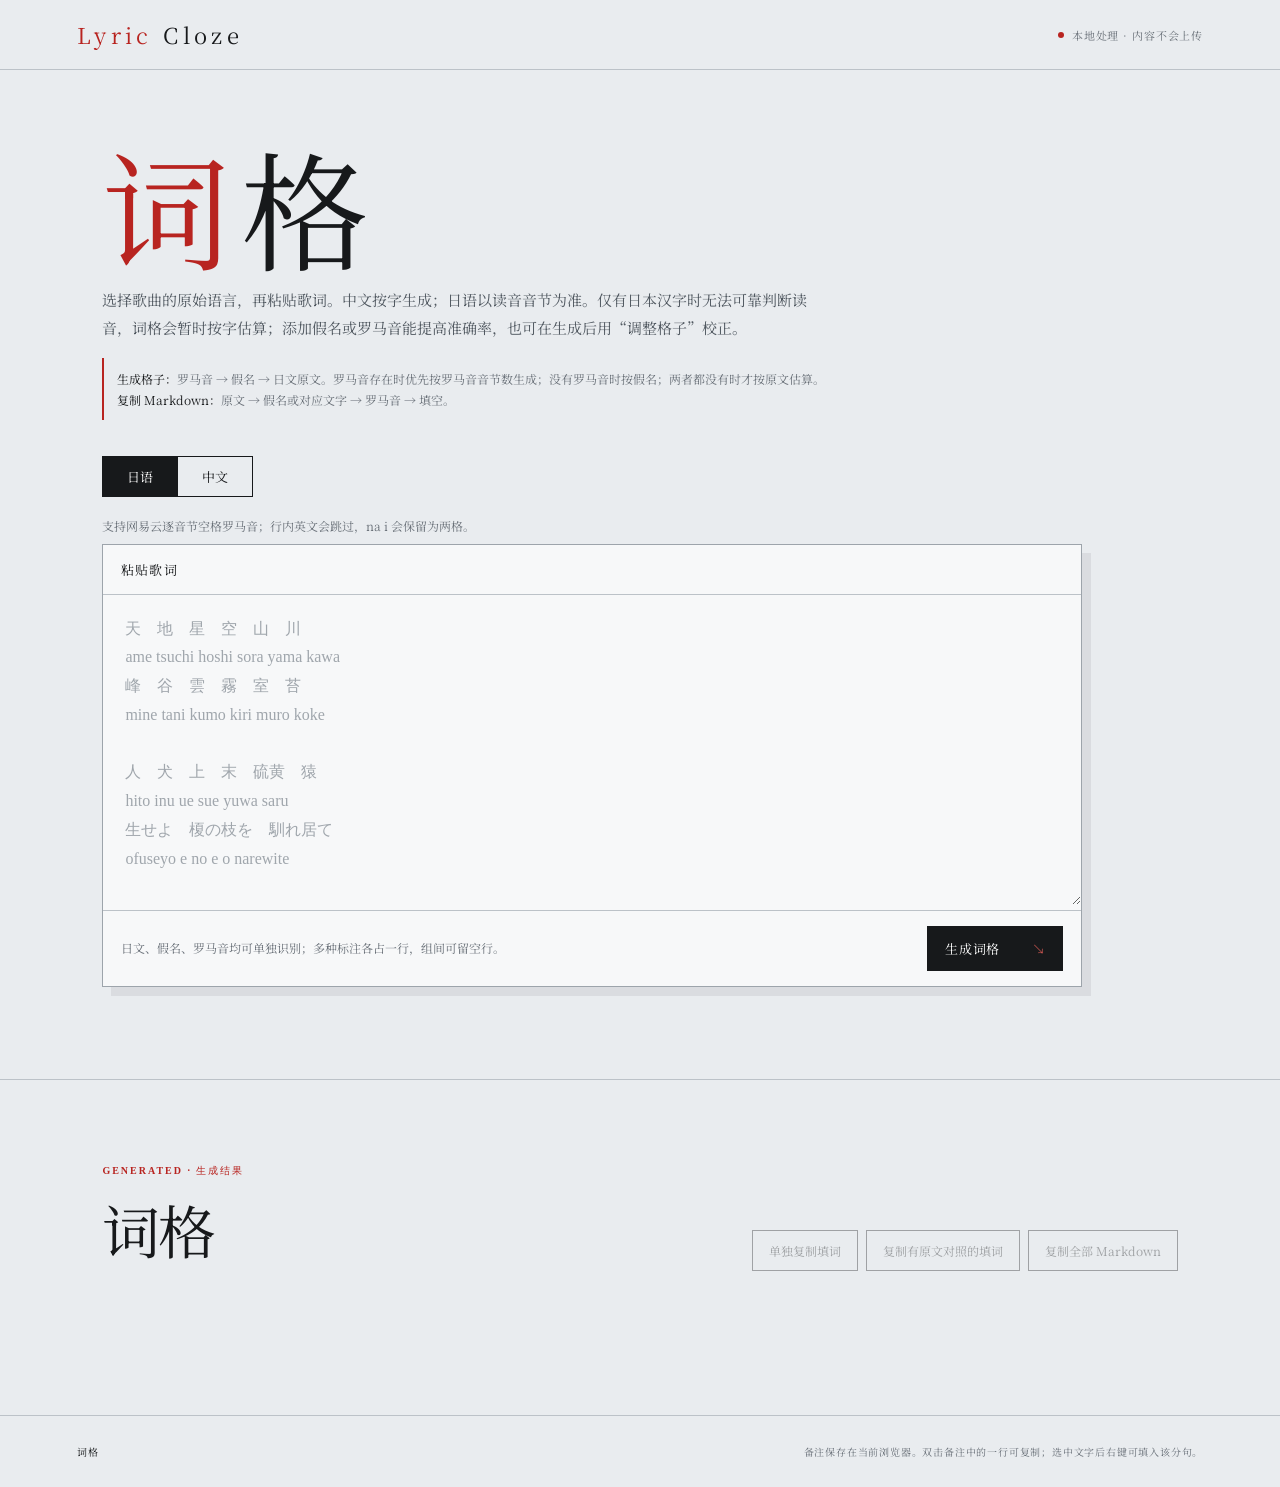
==== commit 0c22ec71: "Bundle Chinese serif webfont" ====
--- a/index.html
+++ b/index.html
@@ -5,13 +5,14 @@
   <meta name="viewport" content="width=device-width,initial-scale=1">
   <meta name="description" content="中文与日语歌词词格生成器">
   <title>词格 · Lyric Cloze</title>
+  <link rel="stylesheet" href="./fonts/noto-serif-sc.css">
   <style>
-    :root{--paper:#e9ecef;--ink:#17191b;--muted:#697078;--line:#bcc2c8;--red:#b82420;--white:#f7f8f9;--soft:#dfe3e7}
-    *{box-sizing:border-box}html{scroll-behavior:smooth}body{margin:0;background:var(--paper);color:var(--ink);font-family:"Songti SC","STSong","Noto Serif CJK SC","Source Han Serif SC",SimSun,serif;font-synthesis:none}b,strong{font-weight:inherit}button,textarea,input{font:inherit}button{color:inherit;cursor:pointer}button:focus-visible,textarea:focus-visible,input:focus-visible{outline:2px solid var(--red);outline-offset:3px}
+    :root{--paper:#e9ecef;--ink:#17191b;--muted:#697078;--line:#bcc2c8;--red:#b82420;--white:#f7f8f9;--soft:#dfe3e7;--font-zh:"Noto Serif SC","Songti SC","STSong","Source Han Serif SC",SimSun,serif;--font-ja:"Yu Mincho","YuMincho","Hiragino Mincho ProN","Hiragino Mincho Pro",serif}
+    *{box-sizing:border-box}html{scroll-behavior:smooth}body{margin:0;background:var(--paper);color:var(--ink);font-family:var(--font-zh);font-synthesis:none}b,strong{font-weight:inherit}button,textarea,input{font:inherit}button{color:inherit;cursor:pointer}button:focus-visible,textarea:focus-visible,input:focus-visible{outline:2px solid var(--red);outline-offset:3px}
     header{height:70px;padding:0 clamp(22px,6vw,92px);display:flex;align-items:center;justify-content:space-between;border-bottom:1px solid var(--line)}.brand{font-size:22px;letter-spacing:.2em;font-weight:700}.brand b,h1 b{color:var(--red)}h1 b{font-weight:inherit}.local{font-size:11px;color:var(--muted);letter-spacing:.08em;display:flex;align-items:center;gap:8px}.local i{width:6px;height:6px;background:var(--red);border-radius:50%}
-    .hero{padding:72px clamp(22px,8vw,128px) 92px;border-bottom:1px solid var(--line)}h1{margin:0 0 16px;font-size:clamp(64px,10vw,128px);line-height:1;font-weight:400;letter-spacing:.08em}.intro{max-width:720px;margin:0 0 16px;color:#505860;line-height:1.85;font-size:15px}.priority-note{max-width:760px;margin:0 0 36px;padding:10px 13px;border-left:2px solid var(--red);color:var(--muted);font-size:12px;line-height:1.75}.priority-note b{color:var(--ink)}.composer{max-width:980px;background:var(--white);border:1px solid #9da4ab;box-shadow:9px 9px 0 #17191b12}.bar,.foot{display:flex;align-items:center;justify-content:space-between;padding:15px 18px}.bar{border-bottom:1px solid var(--line)}.bar label{font-size:13px;font-weight:400;letter-spacing:.08em}.action-link{border:0;background:none;padding:4px;color:var(--red);font-size:12px;text-decoration:underline;text-underline-offset:4px}.language{display:inline-flex;border:1px solid var(--ink);margin-bottom:20px}.language button{border:0;background:transparent;padding:10px 24px;font-size:13px}.language button+button{border-left:1px solid var(--ink)}.language button.active{background:var(--ink);color:#fff}.hint{display:block;margin:0 0 10px;color:var(--muted);font-size:12px}.lyrics{width:100%;min-height:310px;resize:vertical;border:0;background:transparent;padding:20px 22px;font-size:16px;line-height:1.8;color:var(--ink)}.lyrics::placeholder{color:#858d95;opacity:.76}.lyrics:focus{outline-offset:-3px}.foot{border-top:1px solid var(--line);gap:22px}.foot p{margin:0;color:var(--muted);font-size:12px;line-height:1.6}.primary{flex:none;border:0;padding:13px 18px;background:var(--ink);color:#fff;letter-spacing:.05em;font-size:13px}.primary:hover{background:var(--red)}.primary span{color:#ed625b;margin-left:28px}
-    .results{padding:84px clamp(22px,8vw,128px) 110px}.section-head{max-width:1180px;margin:0 auto 34px;display:flex;align-items:end;justify-content:space-between;gap:20px}.export-actions{display:flex;flex-wrap:wrap;justify-content:flex-end;gap:8px}.eyebrow{color:var(--red);font:700 10px Georgia,serif;letter-spacing:.2em}h2{margin:9px 0 0;font-size:clamp(34px,5vw,58px);font-weight:400;letter-spacing:-.04em}.outline{border:1px solid var(--ink);background:transparent;padding:11px 16px;font-size:12px}.outline:hover:not(:disabled){background:var(--ink);color:#fff}.outline:disabled{opacity:.35;cursor:default}.notice,.empty{max-width:1180px;margin:0 auto 20px;padding:14px 17px;border-left:3px solid var(--red);background:var(--soft);color:#555d64;font-size:13px;line-height:1.6}.notice b{color:var(--red)}.sheets{max-width:1180px;margin:0 auto;display:grid;gap:22px}.sheet{border:1px solid #9da4ab;background:var(--white)}.sheet-head{min-height:54px;border-bottom:1px solid var(--line);display:flex;align-items:center;justify-content:space-between;padding:0 18px;gap:16px}.sheet-index{font:italic 19px Georgia,serif;color:var(--red)}.sheet-actions{display:flex;align-items:center;gap:14px}.original{padding:20px 20px 0;font-size:19px;line-height:1.7;letter-spacing:.04em}.original small{display:block;margin-bottom:5px;color:var(--muted);font-size:10px;letter-spacing:.15em}.grid-edit-hint{display:none;margin:14px 20px 0;padding:9px 11px;border:1px dashed #9da4ab;color:var(--muted);font-size:11px}.sheet.editing .grid-edit-hint{display:block}.token-wrap{padding:20px;display:flex;flex-wrap:wrap;gap:15px 8px;align-items:start}.pair{position:relative;width:47px;display:grid;gap:6px;text-align:center}.pair.word-end{margin-right:14px}.pair.has-punctuation{margin-right:20px}.cell-punctuation{position:absolute;top:3px;right:-16px;font-size:16px;line-height:22px;color:var(--ink)}.reading{height:25px;display:flex;align-items:end;justify-content:center;font-size:16px;white-space:nowrap}.sheet.editing .reading{border-bottom:1px dashed var(--red);cursor:text}.sheet.editing .reading:empty:before{content:'文字';color:#9aa0a6;font-size:11px}.roman{height:15px;color:var(--muted);font:10px Georgia,serif;white-space:nowrap}.pair input{width:47px;height:47px;padding:0;border:1px solid #858d95;background:#eef0f2;border-radius:0;text-align:center;font-size:14px}.pair input:focus{border-color:var(--red);background:#fff;outline-offset:1px}.cell-controls{display:none;grid-template-columns:1fr 1fr;gap:2px}.sheet.editing .cell-controls{display:grid}.cell-controls button{height:22px;padding:0;border:1px solid #aeb4ba;background:transparent;color:var(--muted);font:12px Georgia,serif}.cell-controls button:hover{border-color:var(--red);background:var(--red);color:#fff}.align-warning{margin:0 20px 18px;padding:8px 11px;background:#eee0e0;color:#7b3e39;font-size:11px}.notes{display:none;border-top:1px solid var(--line);padding:16px 18px 18px;background:#e2e6e9}.notes.open{display:block}.notes-head{display:flex;justify-content:space-between;gap:16px;margin-bottom:9px;color:var(--muted);font-size:11px}.note-box{width:100%;min-height:108px;padding:13px 14px;border:1px solid #9da4ab;background:var(--white);resize:vertical;font-size:14px;line-height:1.75;color:var(--ink)}
-    .menu{display:none;position:fixed;z-index:20;min-width:152px;padding:5px;background:var(--ink);box-shadow:0 8px 25px #0003}.menu.show{display:block}.menu button{width:100%;padding:9px 11px;border:0;background:transparent;color:#fff;text-align:left;font-size:12px}.menu button:hover{background:var(--red)}.toast{position:fixed;left:50%;bottom:24px;transform:translate(-50%,20px);background:var(--ink);color:#fff;padding:10px 18px;font-size:12px;opacity:0;pointer-events:none;transition:.2s;z-index:30}.toast.show{opacity:1;transform:translate(-50%,0)}footer{border-top:1px solid var(--line);padding:28px clamp(22px,6vw,92px);display:flex;justify-content:space-between;gap:22px;color:var(--muted);font-size:10px;letter-spacing:.08em}footer b{color:var(--ink)}footer p{margin:0}
+    .hero{padding:72px clamp(22px,8vw,128px) 92px;border-bottom:1px solid var(--line)}h1{margin:0 0 16px;font-size:clamp(64px,10vw,128px);line-height:1;font-weight:400;letter-spacing:.08em}.intro{max-width:720px;margin:0 0 16px;color:#505860;line-height:1.85;font-size:15px}.priority-note{max-width:760px;margin:0 0 36px;padding:10px 13px;border-left:2px solid var(--red);color:var(--muted);font-size:12px;line-height:1.75}.priority-note b{color:var(--ink)}.composer{max-width:980px;background:var(--white);border:1px solid #9da4ab;box-shadow:9px 9px 0 #17191b12}.bar,.foot{display:flex;align-items:center;justify-content:space-between;padding:15px 18px}.bar{border-bottom:1px solid var(--line)}.bar label{font-size:13px;font-weight:400;letter-spacing:.08em}.action-link{border:0;background:none;padding:4px;color:var(--red);font-size:12px;text-decoration:underline;text-underline-offset:4px}.language{display:inline-flex;border:1px solid var(--ink);margin-bottom:20px}.language button{border:0;background:transparent;padding:10px 24px;font-size:13px}.language button+button{border-left:1px solid var(--ink)}.language button.active{background:var(--ink);color:#fff}.hint{display:block;margin:0 0 10px;color:var(--muted);font-size:12px}.lyrics{width:100%;min-height:310px;resize:vertical;border:0;background:transparent;padding:20px 22px;font-size:16px;line-height:1.8;color:var(--ink)}.lyrics[lang="ja"]{font-family:var(--font-ja)}.lyrics::placeholder{color:#858d95;opacity:.76}.lyrics:focus{outline-offset:-3px}.foot{border-top:1px solid var(--line);gap:22px}.foot p{margin:0;color:var(--muted);font-size:12px;line-height:1.6}.primary{flex:none;border:0;padding:13px 18px;background:var(--ink);color:#fff;letter-spacing:.05em;font-size:13px}.primary:hover{background:var(--red)}.primary span{color:#ed625b;margin-left:28px}
+    .results{padding:84px clamp(22px,8vw,128px) 110px}.section-head{max-width:1180px;margin:0 auto 34px;display:flex;align-items:end;justify-content:space-between;gap:20px}.export-actions{display:flex;flex-wrap:wrap;justify-content:flex-end;gap:8px}.eyebrow{color:var(--red);font:700 10px Georgia,serif;letter-spacing:.2em}h2{margin:9px 0 0;font-size:clamp(34px,5vw,58px);font-weight:400;letter-spacing:-.04em}.outline{border:1px solid var(--ink);background:transparent;padding:11px 16px;font-size:12px}.outline:hover:not(:disabled){background:var(--ink);color:#fff}.outline:disabled{opacity:.35;cursor:default}.notice,.empty{max-width:1180px;margin:0 auto 20px;padding:14px 17px;border-left:3px solid var(--red);background:var(--soft);color:#555d64;font-size:13px;line-height:1.6}.notice b{color:var(--red)}.sheets{max-width:1180px;margin:0 auto;display:grid;gap:22px}.sheet{border:1px solid #9da4ab;background:var(--white)}.sheet-head{min-height:54px;border-bottom:1px solid var(--line);display:flex;align-items:center;justify-content:space-between;padding:0 18px;gap:16px}.sheet-index{font:italic 19px Georgia,serif;color:var(--red)}.sheet-actions{display:flex;align-items:center;gap:14px}.original{padding:20px 20px 0;font-size:19px;line-height:1.7;letter-spacing:.04em}.original[lang="ja"]{font-family:var(--font-ja)}.original small{display:block;margin-bottom:5px;color:var(--muted);font-family:var(--font-zh);font-size:10px;letter-spacing:.15em}.grid-edit-hint{display:none;margin:14px 20px 0;padding:9px 11px;border:1px dashed #9da4ab;color:var(--muted);font-size:11px}.sheet.editing .grid-edit-hint{display:block}.token-wrap{padding:20px;display:flex;flex-wrap:wrap;gap:15px 8px;align-items:start;font-family:var(--font-zh)}.pair{position:relative;width:47px;display:grid;gap:6px;text-align:center}.pair.word-end{margin-right:14px}.pair.has-punctuation{margin-right:20px}.cell-punctuation{position:absolute;top:3px;right:-16px;font-size:16px;line-height:22px;color:var(--ink)}.reading{height:25px;display:flex;align-items:end;justify-content:center;font-size:16px;white-space:nowrap}.sheet.editing .reading{border-bottom:1px dashed var(--red);cursor:text}.sheet.editing .reading:empty:before{content:'文字';color:#9aa0a6;font-size:11px}.roman{height:15px;color:var(--muted);font:10px var(--font-zh);white-space:nowrap}.pair input{width:47px;height:47px;padding:0;border:1px solid #858d95;background:#eef0f2;border-radius:0;text-align:center;font-family:var(--font-zh);font-size:14px}.pair input:focus{border-color:var(--red);background:#fff;outline-offset:1px}.cell-controls{display:none;grid-template-columns:1fr 1fr;gap:2px}.sheet.editing .cell-controls{display:grid}.cell-controls button{height:22px;padding:0;border:1px solid #aeb4ba;background:transparent;color:var(--muted);font:12px Georgia,serif}.cell-controls button:hover{border-color:var(--red);background:var(--red);color:#fff}.align-warning{margin:0 20px 18px;padding:8px 11px;background:#eee0e0;color:#7b3e39;font-size:11px}.notes{display:none;border-top:1px solid var(--line);padding:16px 18px 18px;background:#e2e6e9}.notes.open{display:block}.notes-head{display:flex;justify-content:space-between;gap:16px;margin-bottom:9px;color:var(--muted);font-size:11px}.note-box{width:100%;min-height:108px;padding:13px 14px;border:1px solid #9da4ab;background:var(--white);resize:vertical;font-size:14px;line-height:1.75;color:var(--ink)}
+    .notes,.note-box{font-family:var(--font-zh)}.menu{display:none;position:fixed;z-index:20;min-width:152px;padding:5px;background:var(--ink);box-shadow:0 8px 25px #0003}.menu.show{display:block}.menu button{width:100%;padding:9px 11px;border:0;background:transparent;color:#fff;text-align:left;font-size:12px}.menu button:hover{background:var(--red)}.toast{position:fixed;left:50%;bottom:24px;transform:translate(-50%,20px);background:var(--ink);color:#fff;padding:10px 18px;font-size:12px;opacity:0;pointer-events:none;transition:.2s;z-index:30}.toast.show{opacity:1;transform:translate(-50%,0)}footer{border-top:1px solid var(--line);padding:28px clamp(22px,6vw,92px);display:flex;justify-content:space-between;gap:22px;color:var(--muted);font-size:10px;letter-spacing:.08em}footer b{color:var(--ink)}footer p{margin:0}
     @media(max-width:640px){.local{display:none}.hero{padding-top:52px}.language{display:flex}.language button{flex:1}.foot,.section-head{align-items:stretch;flex-direction:column}.export-actions{display:grid;justify-content:stretch}.primary,.outline{width:100%}.primary{display:flex;justify-content:space-between}.results{padding-top:64px}.sheet-head{align-items:flex-start;padding-top:14px;padding-bottom:14px}.sheet-actions{align-items:flex-end;flex-direction:column;gap:7px}.token-wrap{padding:16px 14px}.original{padding:16px 14px 0}footer{flex-direction:column}}
     @media(prefers-reduced-motion:reduce){html{scroll-behavior:auto}*{transition:none!important}}
   </style>
@@ -27,7 +28,7 @@
       <span class="hint" id="format-hint">支持网易云逐音节空格罗马音；行内英文会跳过，na i 会保留为两格。</span>
       <div class="composer">
         <div class="bar"><label for="lyrics">粘贴歌词</label></div>
-        <textarea class="lyrics" id="lyrics" spellcheck="false"></textarea>
+        <textarea class="lyrics" id="lyrics" lang="ja" spellcheck="false"></textarea>
         <div class="foot"><p id="parse-note">日语词格依据读音音节生成。若假名与罗马音数量不同，会提示检查。</p><button class="primary" id="generate">生成词格 <span>↘</span></button></div>
       </div>
     </section>
@@ -84,7 +85,7 @@
     function parseChinese(text){const out=[];let ignored=0;text.split(/\r?\n/).forEach(line=>{if(!line.trim())return;const tokens=hanTokens(line);if(tokens.length&&!/[A-Za-z\u3040-\u30ff]/u.test(line))out.push({id:`g${out.length}`,original:line.trim(),kana:tokens,display:tokens.slice(),roman:[],wordEnds:[],punctuation:punctuationAfter(line,tokens.length)});else ignored++});return{groups:out,ignored}}
     function noteKey(index){return`cige-note-${language}-${index}`}
     function parseCurrent(){return language==='ja'?parseJapanese($('#lyrics').value):parseChinese($('#lyrics').value)}
-    function renderSheets(){document.querySelectorAll('#copy-all,#copy-filled,#copy-compared').forEach(button=>button.disabled=!groups.length);$('#sheets').innerHTML=groups.map((group,g)=>`<article class="sheet ${editingGroups.has(g)?'editing':''}" data-group="${g}"><div class="sheet-head"><span class="sheet-index">${String(g+1).padStart(2,'0')}</span><div class="sheet-actions"><button class="action-link" data-edit-group="${g}">${editingGroups.has(g)?'完成调整':'调整格子'}</button><button class="action-link" data-note-toggle="${g}">${openNotes.has(g)?'－ 收起备注':'＋ 备注'}</button><button class="action-link" data-copy-group="${g}">复制本句</button></div></div><div class="original"><small>${language==='ja'?'日文原句':'中文原句'}</small>${esc(group.original)}</div><div class="grid-edit-hint">点击格子上方的文字可直接修改；＋ 在当前位置后增加一格，× 删除当前格。</div><div class="token-wrap">${group.kana.map((token,i)=>{const shown=group.display?.[i]??token,limit=Math.max(1,Array.from(shown||token).length),punctuation=group.punctuation?.[i]||'';return`<div class="pair ${group.wordEnds?.[i]?'word-end':''} ${punctuation?'has-punctuation':''}"><span class="reading" data-token-edit="${g}" data-index="${i}" contenteditable="${editingGroups.has(g)}" role="textbox" aria-label="第${i+1}格对应文字">${esc(shown)}</span>${punctuation?`<span class="cell-punctuation" aria-hidden="true">${esc(punctuation)}</span>`:''}<span class="roman">${esc(group.roman[i]||'')}</span><input data-group-input="${g}" data-index="${i}" data-limit="${limit}" maxlength="500" value="${esc(answers[`${g}-${i}`]||'')}" aria-label="第${i+1}格" autocomplete="off"><span class="cell-controls"><button data-insert-cell="${g}" data-index="${i}" aria-label="在第${i+1}格后增加一格">＋</button><button data-remove-cell="${g}" data-index="${i}" aria-label="删除第${i+1}格">×</button></span></div>`}).join('')}</div>${group.alignmentIssue?`<div class="align-warning">假名与罗马音的分组数量不同；词格已按罗马音生成，假名仅作自动分组，请检查并按需调整。</div>`:''}${group.readingEstimate?`<div class="align-warning">这一句没有读音标注，含汉字部分暂按一字一格估算；实际唱读可能不同，请用“调整格子”校正。</div>`:''}<div class="notes ${openNotes.has(g)?'open':''}" id="note-${g}"><div class="notes-head"><span>备注 / 思考</span><span>双击复制当前行 · 选中文字后右键填入</span></div><textarea class="note-box" data-note="${g}" placeholder="在这里写下联想、译意或记忆提示……">${esc(localStorage.getItem(noteKey(g))||'')}</textarea></div></article>`).join('')}
+    function renderSheets(){document.querySelectorAll('#copy-all,#copy-filled,#copy-compared').forEach(button=>button.disabled=!groups.length);$('#sheets').innerHTML=groups.map((group,g)=>`<article class="sheet ${editingGroups.has(g)?'editing':''}" data-group="${g}"><div class="sheet-head"><span class="sheet-index">${String(g+1).padStart(2,'0')}</span><div class="sheet-actions"><button class="action-link" data-edit-group="${g}">${editingGroups.has(g)?'完成调整':'调整格子'}</button><button class="action-link" data-note-toggle="${g}">${openNotes.has(g)?'－ 收起备注':'＋ 备注'}</button><button class="action-link" data-copy-group="${g}">复制本句</button></div></div><div class="original" lang="${language==='ja'?'ja':'zh-CN'}"><small>${language==='ja'?'日文原句':'中文原句'}</small>${esc(group.original)}</div><div class="grid-edit-hint">点击格子上方的文字可直接修改；＋ 在当前位置后增加一格，× 删除当前格。</div><div class="token-wrap" lang="zh-CN">${group.kana.map((token,i)=>{const shown=group.display?.[i]??token,limit=Math.max(1,Array.from(shown||token).length),punctuation=group.punctuation?.[i]||'';return`<div class="pair ${group.wordEnds?.[i]?'word-end':''} ${punctuation?'has-punctuation':''}"><span class="reading" data-token-edit="${g}" data-index="${i}" contenteditable="${editingGroups.has(g)}" role="textbox" aria-label="第${i+1}格对应文字">${esc(shown)}</span>${punctuation?`<span class="cell-punctuation" aria-hidden="true">${esc(punctuation)}</span>`:''}<span class="roman">${esc(group.roman[i]||'')}</span><input data-group-input="${g}" data-index="${i}" data-limit="${limit}" maxlength="500" value="${esc(answers[`${g}-${i}`]||'')}" aria-label="第${i+1}格" autocomplete="off"><span class="cell-controls"><button data-insert-cell="${g}" data-index="${i}" aria-label="在第${i+1}格后增加一格">＋</button><button data-remove-cell="${g}" data-index="${i}" aria-label="删除第${i+1}格">×</button></span></div>`}).join('')}</div>${group.alignmentIssue?`<div class="align-warning">假名与罗马音的分组数量不同；词格已按罗马音生成，假名仅作自动分组，请检查并按需调整。</div>`:''}${group.readingEstimate?`<div class="align-warning">这一句没有读音标注，含汉字部分暂按一字一格估算；实际唱读可能不同，请用“调整格子”校正。</div>`:''}<div class="notes ${openNotes.has(g)?'open':''}" id="note-${g}"><div class="notes-head"><span>备注 / 思考</span><span>双击复制当前行 · 选中文字后右键填入</span></div><textarea class="note-box" data-note="${g}" placeholder="在这里写下联想、译意或记忆提示……">${esc(localStorage.getItem(noteKey(g))||'')}</textarea></div></article>`).join('')}
     function render(scroll=true){const parsed=parseCurrent();groups=parsed.groups;answers={};editingGroups.clear();openNotes.clear();$('#status').innerHTML=parsed.ignored?`<div class="notice"><b>${parsed.ignored}</b> 行未用于词格：${language==='ja'?'英文释义、普通英文或无法对应的内容已忽略。':'非中文内容已忽略。'}</div>`:groups.length?'':'<div class="empty">没有识别到可生成的歌词。</div>';renderSheets();if(scroll)$('#results').scrollIntoView({behavior:'smooth'})}
     function markdownFor(group,g){const blocks=[];for(let start=0;start<group.kana.length;start+=12){const tokens=group.kana.slice(start,start+12),punctuation=(group.punctuation||[]).slice(start,start+12),display=(group.display||group.kana).slice(start,start+12).map((value,i)=>value+(punctuation[i]||'')),roman=group.roman.slice(start,start+12),filled=tokens.map((_,i)=>(answers[`${g}-${start+i}`]||'＿')+(punctuation[i]||''));if(language==='ja')blocks.push(`原文：${group.original}\n\n| ${group.label||'日文'} | ${display.join(' | ')} |\n| :--- | ${tokens.map(()=>':---:').join(' | ')} |${roman.length?`\n| 罗马音 | ${tokens.map((_,i)=>roman[i]||'').join(' | ')} |`:''}\n| 填空 | ${filled.join(' | ')} |`);else blocks.push(`| 中文 | ${display.join(' | ')} |\n| :--- | ${tokens.map(()=>':---:').join(' | ')} |\n| 填空 | ${filled.join(' | ')} |`)}const note=localStorage.getItem(noteKey(g));return blocks.join('\n\n')+(note?`\n\n> 备注：${note.replace(/\n/g,'\n> ')}`:'')}
     function allMarkdown(){return groups.map((group,g)=>markdownFor(group,g)).join('\n\n---\n\n')}
@@ -93,7 +94,7 @@
     function allComparedText(){return groups.map((group,g)=>`原文：${group.original}\n填词：${filledTextFor(group,g)}`).join('\n\n')}
     async function copy(text,message='已复制'){try{await navigator.clipboard.writeText(text)}catch{const t=document.createElement('textarea');t.value=text;t.style.position='fixed';t.style.opacity=0;document.body.append(t);t.select();document.execCommand('copy');t.remove()}showToast(message)}
     function showToast(text){$('#toast').textContent=text;$('#toast').classList.add('show');setTimeout(()=>$('#toast').classList.remove('show'),1500)}
-    function setLanguage(next){language=next;document.querySelectorAll('[data-lang]').forEach(b=>b.classList.toggle('active',b.dataset.lang===next));$('#format-hint').textContent=next==='ja'?'支持网易云逐音节空格罗马音；行内英文会跳过，na i 会保留为两格。':'每个中文分句占一行；非中文内容不会读取。';$('#parse-note').textContent=next==='ja'?'日文、假名、罗马音均可单独识别；多种标注各占一行，组间可留空行。':'中文词格按汉字逐格生成，标点不会生成格子。';$('#lyrics').value='';$('#lyrics').placeholder=SAMPLES[next];groups=[];answers={};editingGroups.clear();openNotes.clear();$('#sheets').innerHTML='';$('#status').innerHTML='';document.querySelectorAll('#copy-all,#copy-filled,#copy-compared').forEach(button=>button.disabled=true)}
+    function setLanguage(next){language=next;document.querySelectorAll('[data-lang]').forEach(b=>b.classList.toggle('active',b.dataset.lang===next));$('#format-hint').textContent=next==='ja'?'支持网易云逐音节空格罗马音；行内英文会跳过，na i 会保留为两格。':'每个中文分句占一行；非中文内容不会读取。';$('#parse-note').textContent=next==='ja'?'日文、假名、罗马音均可单独识别；多种标注各占一行，组间可留空行。':'中文词格按汉字逐格生成，标点不会生成格子。';$('#lyrics').lang=next==='ja'?'ja':'zh-CN';$('#lyrics').value='';$('#lyrics').placeholder=SAMPLES[next];groups=[];answers={};editingGroups.clear();openNotes.clear();$('#sheets').innerHTML='';$('#status').innerHTML='';document.querySelectorAll('#copy-all,#copy-filled,#copy-compared').forEach(button=>button.disabled=true)}
     function selectionUnits(text){if(language==='zh')return hanTokens(text);const japanese=japaneseTokens(text);if(japanese.length)return japanese;const roman=romajiTokens(text)||romajiTokensLoose(text);return roman||Array.from(text.replace(/\s+/g,''))}
     function pastedAssignments(start,total,units){return units.slice(0,Math.max(0,total-start)).map((value,i)=>({index:start+i,value}))}
     function writeCellUnits(input,units,announce=false){const g=+input.dataset.groupInput,start=+input.dataset.index,inputs=[...document.querySelectorAll(`[data-group-input="${g}"]`)],assignments=pastedAssignments(start,inputs.length,units);assignments.forEach(({index,value})=>{inputs[index].value=value;answers[`${g}-${index}`]=value});const last=assignments.at(-1),next=last&&inputs[last.index+1];(next||(last&&inputs[last.index]))?.focus();const overflow=units.length-assignments.length;if(announce||overflow)showToast(overflow?`已填入 ${assignments.length} 格，剩余 ${overflow} 个字无空格`:`已填入 ${assignments.length} 格`);return assignments}
--- a/fonts/noto-serif-sc.css
+++ b/fonts/noto-serif-sc.css
@@ -0,0 +1,812 @@
+@font-face {
+  font-family: 'Noto Serif SC';
+  font-style: normal;
+  font-weight: 400;
+  font-display: swap;
+  src: url("./H4cyBXePl9DZ0Xe7gG9cyOj7uK2-n-D2rd4FY7SCqyWqm5Tjb17qLDam6T2isIOpAN0AzDc6KDF2jLlrDm0HbsE.4.woff2") format('woff2');
+  unicode-range: U+1f1e9-1f1f5, U+1f1f7-1f1ff, U+1f21a, U+1f232, U+1f234-1f237, U+1f250-1f251, U+1f300, U+1f302-1f308, U+1f30a-1f311, U+1f315, U+1f319-1f320, U+1f324, U+1f327, U+1f32a, U+1f32c-1f32d, U+1f330-1f357, U+1f359-1f37e;
+}
+@font-face {
+  font-family: 'Noto Serif SC';
+  font-style: normal;
+  font-weight: 400;
+  font-display: swap;
+  src: url("./H4cyBXePl9DZ0Xe7gG9cyOj7uK2-n-D2rd4FY7SCqyWqm5Tjb17qLDam6T2isIOpAN0AzDc6KDF2jLlrDm0HbsE.5.woff2") format('woff2');
+  unicode-range: U+fee3, U+fef3, U+ff03-ff04, U+ff07, U+ff0a, U+ff17-ff19, U+ff1c-ff1d, U+ff20-ff3a, U+ff3c, U+ff3e-ff5b, U+ff5d, U+ff61-ff65, U+ff67-ff6a, U+ff6c, U+ff6f-ff78, U+ff7a-ff7d, U+ff80-ff84, U+ff86, U+ff89-ff8e, U+ff92, U+ff97-ff9b, U+ff9d-ff9f, U+ffe0-ffe4, U+ffe6, U+ffe9, U+ffeb, U+ffed, U+fffc, U+1f004, U+1f170-1f171, U+1f192-1f195, U+1f198-1f19a, U+1f1e6-1f1e8;
+}
+@font-face {
+  font-family: 'Noto Serif SC';
+  font-style: normal;
+  font-weight: 400;
+  font-display: swap;
+  src: url("./H4cyBXePl9DZ0Xe7gG9cyOj7uK2-n-D2rd4FY7SCqyWqm5Tjb17qLDam6T2isIOpAN0AzDc6KDF2jLlrDm0HbsE.6.woff2") format('woff2');
+  unicode-range: U+f0a7, U+f0b2, U+f0b7, U+f0c9, U+f0d8, U+f0da, U+f0dc-f0dd, U+f0e0, U+f0e6, U+f0eb, U+f0fc, U+f101, U+f104-f105, U+f107, U+f10b, U+f11b, U+f14b, U+f18a, U+f193, U+f1d6-f1d7, U+f244, U+f27a, U+f296, U+f2ae, U+f471, U+f4b3, U+f610-f611, U+f880-f881, U+f8ec, U+f8f5, U+f8ff, U+f901, U+f90a, U+f92c-f92d, U+f934, U+f937, U+f941, U+f965, U+f967, U+f969, U+f96b, U+f96f, U+f974, U+f978-f979, U+f97e, U+f981, U+f98a, U+f98e, U+f997, U+f99c, U+f9b2, U+f9b5, U+f9ba, U+f9be, U+f9ca, U+f9d0-f9d1, U+f9dd, U+f9e0-f9e1, U+f9e4, U+f9f7, U+fa00-fa01, U+fa08, U+fa0a, U+fa11, U+fb01-fb02, U+fdfc, U+fe0e, U+fe30-fe31, U+fe33-fe44, U+fe49-fe52, U+fe54-fe57, U+fe59-fe66, U+fe68-fe6b, U+fe8e, U+fe92-fe93, U+feae, U+feb8, U+fecb-fecc, U+fee0;
+}
+@font-face {
+  font-family: 'Noto Serif SC';
+  font-style: normal;
+  font-weight: 400;
+  font-display: swap;
+  src: url("./H4cyBXePl9DZ0Xe7gG9cyOj7uK2-n-D2rd4FY7SCqyWqm5Tjb17qLDam6T2isIOpAN0AzDc6KDF2jLlrDm0HbsE.21.woff2") format('woff2');
+  unicode-range: U+9f83, U+9f85-9f8d, U+9f90-9f91, U+9f94-9f96, U+9f98, U+9f9b-9f9c, U+9f9e, U+9fa0, U+9fa2, U+9ff0-9fff, U+a001, U+a007, U+a025, U+a046-a047, U+a057, U+a072, U+a078-a079, U+a083, U+a085, U+a100, U+a118, U+a132, U+a134, U+a1f4, U+a242, U+a4a6, U+a4aa, U+a4b0-a4b1, U+a4b3, U+a9c1-a9c2, U+ac00-ac01, U+ac04, U+ac08, U+ac10-ac11, U+ac13-ac16, U+ac19, U+ac1c-ac1d, U+ac24, U+ac70-ac71, U+ac74, U+ac77-ac78, U+ac80-ac81, U+ac83, U+ac8c, U+ac90, U+ac9f-aca0, U+aca8-aca9, U+acac, U+acb0, U+acbd, U+acc1, U+acc4, U+ace0-ace1, U+ace4, U+ace8, U+acf3, U+acf5, U+acfc-acfd, U+ad00, U+ad0c, U+ad11, U+ad1c, U+ad34, U+ad50, U+ad64, U+ad6c, U+ad70, U+ad74, U+ad7f, U+ad81, U+ad8c, U+adc0, U+adc8, U+addc, U+ade0, U+adf8-adf9, U+adfc, U+ae00, U+ae08-ae09, U+ae0b, U+ae30, U+ae34, U+ae38, U+ae40, U+ae4a, U+ae4c, U+ae54, U+ae68, U+aebc, U+aed8, U+af2c-af2d;
+}
+@font-face {
+  font-family: 'Noto Serif SC';
+  font-style: normal;
+  font-weight: 400;
+  font-display: swap;
+  src: url("./H4cyBXePl9DZ0Xe7gG9cyOj7uK2-n-D2rd4FY7SCqyWqm5Tjb17qLDam6T2isIOpAN0AzDc6KDF2jLlrDm0HbsE.22.woff2") format('woff2');
+  unicode-range: U+9e30-9e33, U+9e35-9e3b, U+9e3e, U+9e40-9e44, U+9e46-9e4e, U+9e51, U+9e53, U+9e55-9e58, U+9e5a-9e5c, U+9e5e-9e63, U+9e66-9e6e, U+9e71, U+9e73, U+9e75, U+9e78-9e79, U+9e7c-9e7e, U+9e82, U+9e86-9e88, U+9e8b-9e8c, U+9e90-9e91, U+9e93, U+9e95, U+9e97, U+9e9d, U+9ea4-9ea5, U+9ea9-9eaa, U+9eb4-9eb5, U+9eb8-9eba, U+9ebc-9ebf, U+9ec3, U+9ec9, U+9ecd, U+9ed0, U+9ed2-9ed3, U+9ed5-9ed6, U+9ed9, U+9edc-9edd, U+9edf-9ee0, U+9ee2, U+9ee5, U+9ee7-9eea, U+9eef, U+9ef1, U+9ef3-9ef4, U+9ef6, U+9ef9, U+9efb-9efc, U+9efe, U+9f0b, U+9f0d, U+9f10, U+9f14, U+9f17, U+9f19, U+9f22, U+9f29, U+9f2c, U+9f2f, U+9f31, U+9f37, U+9f39, U+9f3d-9f3e, U+9f41, U+9f4a-9f4b, U+9f51-9f52, U+9f61-9f63, U+9f66-9f67, U+9f80-9f81;
+}
+@font-face {
+  font-family: 'Noto Serif SC';
+  font-style: normal;
+  font-weight: 400;
+  font-display: swap;
+  src: url("./H4cyBXePl9DZ0Xe7gG9cyOj7uK2-n-D2rd4FY7SCqyWqm5Tjb17qLDam6T2isIOpAN0AzDc6KDF2jLlrDm0HbsE.23.woff2") format('woff2');
+  unicode-range: U+9c82-9c83, U+9c85-9c8c, U+9c8e-9c92, U+9c94-9c9b, U+9c9e-9ca3, U+9ca5-9ca7, U+9ca9, U+9cab, U+9cad-9cae, U+9cb1-9cb7, U+9cb9-9cbd, U+9cbf-9cc0, U+9cc3, U+9cc5-9cc7, U+9cc9-9cd1, U+9cd3-9cda, U+9cdc-9cdd, U+9cdf, U+9ce1-9ce3, U+9ce5, U+9ce9, U+9cee-9cef, U+9cf3-9cf4, U+9cf6, U+9cfc-9cfd, U+9d02, U+9d08-9d09, U+9d12, U+9d1b, U+9d1e, U+9d26, U+9d28, U+9d37, U+9d3b, U+9d3f, U+9d51, U+9d59, U+9d5c-9d5d, U+9d5f-9d61, U+9d6c, U+9d70, U+9d72, U+9d7a, U+9d7e, U+9d84, U+9d89, U+9d8f, U+9d92, U+9daf, U+9db4, U+9db8, U+9dbc, U+9dc4, U+9dc7, U+9dc9, U+9dd7, U+9ddf, U+9df2, U+9df9-9dfa, U+9e0a, U+9e11, U+9e1a, U+9e1e, U+9e20, U+9e22, U+9e28-9e2c, U+9e2e-9e2f;
+}
+@font-face {
+  font-family: 'Noto Serif SC';
+  font-style: normal;
+  font-weight: 400;
+  font-display: swap;
+  src: url("./H4cyBXePl9DZ0Xe7gG9cyOj7uK2-n-D2rd4FY7SCqyWqm5Tjb17qLDam6T2isIOpAN0AzDc6KDF2jLlrDm0HbsE.24.woff2") format('woff2');
+  unicode-range: U+9a80, U+9a83, U+9a85, U+9a88-9a8a, U+9a8d-9a8e, U+9a90, U+9a92-9a93, U+9a95-9a96, U+9a98-9a99, U+9a9b-9aa2, U+9aa5, U+9aa7, U+9aaf-9ab1, U+9ab5-9ab6, U+9ab9-9aba, U+9ac0-9ac4, U+9ac8, U+9acb-9acc, U+9ace-9acf, U+9ad1-9ad2, U+9ad9, U+9adf, U+9ae1, U+9ae3, U+9aea-9aeb, U+9aed-9aef, U+9af4, U+9af9, U+9afb, U+9b03-9b04, U+9b06, U+9b08, U+9b0d, U+9b0f-9b10, U+9b13, U+9b18, U+9b1a, U+9b1f, U+9b22-9b23, U+9b25, U+9b27-9b28, U+9b2a, U+9b2f, U+9b31-9b32, U+9b3b, U+9b43, U+9b46-9b49, U+9b4d-9b4e, U+9b51, U+9b56, U+9b58, U+9b5a, U+9b5c, U+9b5f, U+9b61-9b62, U+9b6f, U+9b77, U+9b80, U+9b88, U+9b8b, U+9b8e, U+9b91, U+9b9f-9ba0, U+9ba8, U+9baa-9bab, U+9bad-9bae, U+9bb0-9bb1, U+9bb8, U+9bc9-9bca, U+9bd3, U+9bd6, U+9bdb, U+9be8, U+9bf0-9bf1, U+9c02, U+9c10, U+9c15, U+9c24, U+9c2d, U+9c32, U+9c39, U+9c3b, U+9c40, U+9c47-9c49, U+9c53, U+9c57, U+9c64, U+9c72, U+9c77-9c78, U+9c7b, U+9c7f-9c80;
+}
+@font-face {
+  font-family: 'Noto Serif SC';
+  font-style: normal;
+  font-weight: 400;
+  font-display: swap;
+  src: url("./H4cyBXePl9DZ0Xe7gG9cyOj7uK2-n-D2rd4FY7SCqyWqm5Tjb17qLDam6T2isIOpAN0AzDc6KDF2jLlrDm0HbsE.25.woff2") format('woff2');
+  unicode-range: U+98dd, U+98e1-98e2, U+98e7-98ea, U+98ec, U+98ee-98ef, U+98f2, U+98f4, U+98fc-98fe, U+9903, U+9905, U+9908, U+990a, U+990c-990d, U+9913-9914, U+9918, U+991a-991b, U+991e, U+9921, U+9928, U+992c, U+992e, U+9935, U+9938-9939, U+993d-993e, U+9945, U+994b-994c, U+9951-9952, U+9954-9955, U+9957, U+995e, U+9963, U+9966-9969, U+996b-996c, U+996f, U+9974-9975, U+9977-9979, U+997d-997e, U+9980-9981, U+9983-9984, U+9987, U+998a-998b, U+998d-9991, U+9993-9995, U+9997-9998, U+99a5, U+99ab, U+99ad-99ae, U+99b1, U+99b3-99b4, U+99bc, U+99bf, U+99c1, U+99c3-99c6, U+99cc, U+99d0, U+99d2, U+99d5, U+99db, U+99dd, U+99e1, U+99ed, U+99f1, U+99ff, U+9a01, U+9a03-9a04, U+9a0e-9a0f, U+9a11-9a13, U+9a19, U+9a1b, U+9a28, U+9a2b, U+9a30, U+9a32, U+9a37, U+9a40, U+9a45, U+9a4a, U+9a4d-9a4e, U+9a52, U+9a55, U+9a57, U+9a5a-9a5b, U+9a5f, U+9a62, U+9a65, U+9a69, U+9a6b, U+9a6e, U+9a75, U+9a77-9a7a, U+9a7d;
+}
+@font-face {
+  font-family: 'Noto Serif SC';
+  font-style: normal;
+  font-weight: 400;
+  font-display: swap;
+  src: url("./H4cyBXePl9DZ0Xe7gG9cyOj7uK2-n-D2rd4FY7SCqyWqm5Tjb17qLDam6T2isIOpAN0AzDc6KDF2jLlrDm0HbsE.26.woff2") format('woff2');
+  unicode-range: U+975b-975c, U+9763, U+9765-9766, U+976c-976d, U+9773, U+9776, U+977a, U+977c, U+9784-9785, U+978e-978f, U+9791-9792, U+9794-9795, U+9798, U+979a, U+979e, U+97a3, U+97a5-97a6, U+97a8, U+97ab-97ac, U+97ae-97af, U+97b2, U+97b4, U+97c6, U+97cb-97cc, U+97d3, U+97d8, U+97dc, U+97e1, U+97ea-97eb, U+97ee, U+97fb, U+97fe-97ff, U+9801-9803, U+9805-9806, U+9808, U+980c, U+9810-9814, U+9817-9818, U+981e, U+9820-9821, U+9824, U+9828, U+982b-982d, U+9830, U+9834, U+9838-9839, U+983c, U+9846, U+984d-984f, U+9851-9852, U+9854-9855, U+9857-9858, U+985a-985b, U+9862-9863, U+9865, U+9867, U+986b, U+986f-9871, U+9877-9878, U+987c, U+9880, U+9883, U+9885, U+9889, U+988b-988f, U+9893-9895, U+9899-989b, U+989e-989f, U+98a1-98a2, U+98a5-98a7, U+98a9, U+98af, U+98b1, U+98b6, U+98ba, U+98be, U+98c3-98c4, U+98c6-98c8, U+98cf-98d6, U+98da-98db;
+}
+@font-face {
+  font-family: 'Noto Serif SC';
+  font-style: normal;
+  font-weight: 400;
+  font-display: swap;
+  src: url("./H4cyBXePl9DZ0Xe7gG9cyOj7uK2-n-D2rd4FY7SCqyWqm5Tjb17qLDam6T2isIOpAN0AzDc6KDF2jLlrDm0HbsE.27.woff2") format('woff2');
+  unicode-range: U+95c4-95ca, U+95cc-95cd, U+95d4-95d6, U+95d8, U+95e1-95e2, U+95e9, U+95f0-95f1, U+95f3, U+95f6, U+95fc, U+95fe-95ff, U+9602-9604, U+9606-960d, U+960f, U+9611-9613, U+9615-9617, U+9619-961b, U+961d, U+9621, U+9628, U+962f, U+963c-963e, U+9641-9642, U+9649, U+9654, U+965b-965f, U+9661, U+9663, U+9665, U+9667-9668, U+966c, U+9670, U+9672-9674, U+9678, U+967a, U+967d, U+9682, U+9685, U+9688, U+968a, U+968d-968e, U+9695, U+9697-9698, U+969e, U+96a0, U+96a3-96a4, U+96a8, U+96aa, U+96b0-96b1, U+96b3-96b4, U+96b7-96b9, U+96bb-96bd, U+96c9, U+96cb, U+96ce, U+96d1-96d2, U+96d6, U+96d9, U+96db-96dc, U+96de, U+96e0, U+96e3, U+96e9, U+96eb, U+96f0-96f2, U+96f9, U+96ff, U+9701-9702, U+9705, U+9708, U+970a, U+970e-970f, U+9711, U+9719, U+9727, U+972a, U+972d, U+9730, U+973d, U+9742, U+9744, U+9748-9749, U+9750-9751, U+975a;
+}
+@font-face {
+  font-family: 'Noto Serif SC';
+  font-style: normal;
+  font-weight: 400;
+  font-display: swap;
+  src: url("./H4cyBXePl9DZ0Xe7gG9cyOj7uK2-n-D2rd4FY7SCqyWqm5Tjb17qLDam6T2isIOpAN0AzDc6KDF2jLlrDm0HbsE.28.woff2") format('woff2');
+  unicode-range: U+94f5, U+94f7, U+94f9, U+94fb-94fd, U+94ff, U+9503-9504, U+9506-9507, U+9509-950a, U+950d-950f, U+9511-9518, U+951a-9520, U+9522, U+9528-952d, U+9530-953a, U+953c-953f, U+9543-9546, U+9548-9550, U+9552-9555, U+9557-955b, U+955d-9568, U+956a-956d, U+9570-9574, U+9583, U+9586, U+9589, U+958e-958f, U+9591-9592, U+9594, U+9598-9599, U+959e-95a0, U+95a2-95a6, U+95a8-95b2, U+95b4, U+95b8-95c3;
+}
+@font-face {
+  font-family: 'Noto Serif SC';
+  font-style: normal;
+  font-weight: 400;
+  font-display: swap;
+  src: url("./H4cyBXePl9DZ0Xe7gG9cyOj7uK2-n-D2rd4FY7SCqyWqm5Tjb17qLDam6T2isIOpAN0AzDc6KDF2jLlrDm0HbsE.29.woff2") format('woff2');
+  unicode-range: U+941c-942b, U+942d-942e, U+9432-9433, U+9435, U+9438, U+943a, U+943e, U+9444, U+944a, U+9451-9452, U+945a, U+9462-9463, U+9465, U+9470-9487, U+948a-9492, U+9494-9498, U+949a, U+949c-949d, U+94a1, U+94a3-94a4, U+94a8, U+94aa-94ad, U+94af, U+94b2, U+94b4-94ba, U+94bc-94c0, U+94c4, U+94c6-94db, U+94de-94ec, U+94ee-94f1, U+94f3;
+}
+@font-face {
+  font-family: 'Noto Serif SC';
+  font-style: normal;
+  font-weight: 400;
+  font-display: swap;
+  src: url("./H4cyBXePl9DZ0Xe7gG9cyOj7uK2-n-D2rd4FY7SCqyWqm5Tjb17qLDam6T2isIOpAN0AzDc6KDF2jLlrDm0HbsE.30.woff2") format('woff2');
+  unicode-range: U+92ec-92ed, U+92f0, U+92f3, U+92f8, U+92fc, U+9304, U+9306, U+9310, U+9312, U+9315, U+9318, U+931a, U+931e, U+9320-9322, U+9324, U+9326-9329, U+932b-932c, U+932f, U+9331-9332, U+9335-9336, U+933e, U+9340-9341, U+934a-9360, U+9362-9363, U+9365-936b, U+936e, U+9375, U+937e, U+9382, U+938a, U+938c, U+938f, U+9393-9394, U+9396-9397, U+939a, U+93a2, U+93a7, U+93ac-93cd, U+93d0-93d1, U+93d6-93d8, U+93de-93df, U+93e1-93e2, U+93e4, U+93f8, U+93fb, U+93fd, U+940e-941a;
+}
+@font-face {
+  font-family: 'Noto Serif SC';
+  font-style: normal;
+  font-weight: 400;
+  font-display: swap;
+  src: url("./H4cyBXePl9DZ0Xe7gG9cyOj7uK2-n-D2rd4FY7SCqyWqm5Tjb17qLDam6T2isIOpAN0AzDc6KDF2jLlrDm0HbsE.31.woff2") format('woff2');
+  unicode-range: U+9163-9164, U+9169, U+9170, U+9172, U+9174, U+9179-917a, U+917d-917e, U+9182-9183, U+9185, U+918c-918d, U+9190-9191, U+919a, U+919c, U+91a1-91a4, U+91a8, U+91aa-91af, U+91b4-91b5, U+91b8, U+91ba, U+91be, U+91c0-91c1, U+91c6, U+91c8, U+91cb, U+91d0, U+91d2, U+91d7-91d8, U+91dd, U+91e3, U+91e6-91e7, U+91ed, U+91f0, U+91f5, U+91f9, U+9200, U+9205, U+9207-920a, U+920d-920e, U+9210, U+9214-9215, U+921c, U+921e, U+9221, U+9223-9227, U+9229-922a, U+922d, U+9234-9235, U+9237, U+9239-923a, U+923c-9240, U+9244-9246, U+9249, U+924e-924f, U+9251, U+9253, U+9257, U+925b, U+925e, U+9262, U+9264-9266, U+9268, U+926c, U+926f, U+9271, U+927b, U+927e, U+9280, U+9283, U+9285-928a, U+928e, U+9291, U+9293, U+9296, U+9298, U+929c-929d, U+92a8, U+92ab-92ae, U+92b3, U+92b6-92b7, U+92b9, U+92c1, U+92c5-92c6, U+92c8, U+92cc, U+92d0, U+92d2, U+92e4, U+92ea;
+}
+@font-face {
+  font-family: 'Noto Serif SC';
+  font-style: normal;
+  font-weight: 400;
+  font-display: swap;
+  src: url("./H4cyBXePl9DZ0Xe7gG9cyOj7uK2-n-D2rd4FY7SCqyWqm5Tjb17qLDam6T2isIOpAN0AzDc6KDF2jLlrDm0HbsE.32.woff2") format('woff2');
+  unicode-range: U+9004, U+900b, U+9011, U+9015-9016, U+901e, U+9021, U+9026, U+902d, U+902f, U+9031, U+9035-9036, U+9039-903a, U+9041, U+9044-9046, U+904a, U+904f-9052, U+9054-9055, U+9058-9059, U+905b-905e, U+9060-9062, U+9068-9069, U+906f, U+9072, U+9074, U+9076-907a, U+907c-907d, U+9081, U+9083, U+9085, U+9087-908b, U+908f, U+9095, U+9097, U+9099-909b, U+909d, U+90a0-90a1, U+90a8-90a9, U+90ac, U+90b0, U+90b2-90b4, U+90b6, U+90b8, U+90ba, U+90bd-90be, U+90c3-90c5, U+90c7-90c8, U+90cf-90d0, U+90d3, U+90d5, U+90d7, U+90da-90dc, U+90de, U+90e2, U+90e4, U+90e6-90e7, U+90ea-90eb, U+90ef, U+90f4-90f5, U+90f7, U+90fe-9100, U+9104, U+9109, U+910c, U+9112, U+9114-9115, U+9118, U+911c, U+911e, U+9120, U+9122-9123, U+9127, U+912d, U+912f-9132, U+9139-913a, U+9143, U+9146, U+9149-914a, U+914c, U+914e-9150, U+9154, U+9157, U+915a, U+915d-915e, U+9161-9162;
+}
+@font-face {
+  font-family: 'Noto Serif SC';
+  font-style: normal;
+  font-weight: 400;
+  font-display: swap;
+  src: url("./H4cyBXePl9DZ0Xe7gG9cyOj7uK2-n-D2rd4FY7SCqyWqm5Tjb17qLDam6T2isIOpAN0AzDc6KDF2jLlrDm0HbsE.33.woff2") format('woff2');
+  unicode-range: U+8e41-8e42, U+8e47, U+8e49-8e4b, U+8e50-8e53, U+8e59-8e5a, U+8e5f-8e60, U+8e64, U+8e69, U+8e6c, U+8e70, U+8e74, U+8e76, U+8e7a-8e7c, U+8e7f, U+8e84-8e85, U+8e87, U+8e89, U+8e8b, U+8e8d, U+8e8f-8e90, U+8e94, U+8e99, U+8e9c, U+8e9e, U+8eaa, U+8eac, U+8eb0, U+8eb6, U+8ec0, U+8ec6, U+8eca-8ece, U+8ed2, U+8eda, U+8edf, U+8ee2, U+8eeb, U+8ef8, U+8efb-8efe, U+8f03, U+8f09, U+8f0b, U+8f12-8f15, U+8f1b, U+8f1d, U+8f1f, U+8f29-8f2a, U+8f2f, U+8f36, U+8f38, U+8f3b, U+8f3e-8f3f, U+8f44-8f45, U+8f49, U+8f4d-8f4e, U+8f5f, U+8f6b, U+8f6d, U+8f71-8f73, U+8f75-8f76, U+8f78-8f7a, U+8f7c, U+8f7e, U+8f81-8f82, U+8f84, U+8f87, U+8f8a-8f8b, U+8f8d-8f8f, U+8f94-8f95, U+8f97-8f9a, U+8fa6, U+8fad-8faf, U+8fb2, U+8fb5-8fb7, U+8fba-8fbc, U+8fbf, U+8fc2, U+8fcb, U+8fcd, U+8fd3, U+8fd5, U+8fd7, U+8fda, U+8fe2-8fe5, U+8fe8-8fe9, U+8fee, U+8ff3-8ff4, U+8ff8, U+8ffa;
+}
+@font-face {
+  font-family: 'Noto Serif SC';
+  font-style: normal;
+  font-weight: 400;
+  font-display: swap;
+  src: url("./H4cyBXePl9DZ0Xe7gG9cyOj7uK2-n-D2rd4FY7SCqyWqm5Tjb17qLDam6T2isIOpAN0AzDc6KDF2jLlrDm0HbsE.34.woff2") format('woff2');
+  unicode-range: U+8cbd, U+8cbf-8cc4, U+8cc7-8cc8, U+8cca, U+8ccd, U+8cd1, U+8cd3, U+8cdb-8cdc, U+8cde, U+8ce0, U+8ce2-8ce4, U+8ce6-8ce8, U+8cea, U+8ced, U+8cf4, U+8cf8, U+8cfa, U+8cfc-8cfd, U+8d04-8d05, U+8d07-8d08, U+8d0a, U+8d0d, U+8d0f, U+8d13-8d14, U+8d16, U+8d1b, U+8d20, U+8d30, U+8d32-8d33, U+8d36, U+8d3b, U+8d3d, U+8d40, U+8d42-8d43, U+8d45-8d46, U+8d48-8d4a, U+8d4d, U+8d51, U+8d53, U+8d55, U+8d59, U+8d5c-8d5d, U+8d5f, U+8d61, U+8d66-8d67, U+8d6a, U+8d6d, U+8d71, U+8d73, U+8d84, U+8d90-8d91, U+8d94-8d95, U+8d99, U+8da8, U+8daf, U+8db1, U+8db5, U+8db8, U+8dba, U+8dbc, U+8dbf, U+8dc2, U+8dc4, U+8dc6, U+8dcb, U+8dce-8dcf, U+8dd6-8dd7, U+8dda-8ddb, U+8dde, U+8de1, U+8de3-8de4, U+8de9, U+8deb-8dec, U+8df0-8df1, U+8df6-8dfd, U+8e05, U+8e07, U+8e09-8e0a, U+8e0c, U+8e0e, U+8e10, U+8e14, U+8e1d-8e1f, U+8e23, U+8e26, U+8e2b-8e31, U+8e34-8e35, U+8e39-8e3a, U+8e3d, U+8e40;
+}
+@font-face {
+  font-family: 'Noto Serif SC';
+  font-style: normal;
+  font-weight: 400;
+  font-display: swap;
+  src: url("./H4cyBXePl9DZ0Xe7gG9cyOj7uK2-n-D2rd4FY7SCqyWqm5Tjb17qLDam6T2isIOpAN0AzDc6KDF2jLlrDm0HbsE.35.woff2") format('woff2');
+  unicode-range: U+8b80, U+8b83, U+8b8a, U+8b8c, U+8b90, U+8b93, U+8b99-8b9a, U+8ba0, U+8ba3, U+8ba5-8ba7, U+8baa-8bac, U+8bb4-8bb5, U+8bb7, U+8bb9, U+8bc2-8bc3, U+8bc5, U+8bcb-8bcc, U+8bce-8bd0, U+8bd2-8bd4, U+8bd6, U+8bd8-8bd9, U+8bdc, U+8bdf, U+8be3-8be4, U+8be7-8be9, U+8beb-8bec, U+8bee, U+8bf0, U+8bf2-8bf3, U+8bf6, U+8bf9, U+8bfc-8bfd, U+8bff-8c00, U+8c02, U+8c04, U+8c06-8c07, U+8c0c, U+8c0f, U+8c11-8c12, U+8c14-8c1b, U+8c1d-8c21, U+8c24-8c25, U+8c27, U+8c2a-8c2c, U+8c2e-8c30, U+8c32-8c36, U+8c3f, U+8c47-8c4c, U+8c4e-8c50, U+8c54-8c56, U+8c62, U+8c68, U+8c6c, U+8c73, U+8c78, U+8c7a, U+8c82, U+8c85, U+8c89-8c8a, U+8c8d-8c8e, U+8c90, U+8c93-8c94, U+8c98, U+8c9d-8c9e, U+8ca0-8ca2, U+8ca7-8cac, U+8caf-8cb0, U+8cb3-8cb4, U+8cb6-8cb9, U+8cbb-8cbc;
+}
+@font-face {
+  font-family: 'Noto Serif SC';
+  font-style: normal;
+  font-weight: 400;
+  font-display: swap;
+  src: url("./H4cyBXePl9DZ0Xe7gG9cyOj7uK2-n-D2rd4FY7SCqyWqm5Tjb17qLDam6T2isIOpAN0AzDc6KDF2jLlrDm0HbsE.36.woff2") format('woff2');
+  unicode-range: U+8a15-8a18, U+8a1a-8a1b, U+8a1d, U+8a1f, U+8a22-8a23, U+8a25, U+8a2b, U+8a2d, U+8a31, U+8a33-8a34, U+8a36-8a38, U+8a3a, U+8a3c, U+8a3e, U+8a40-8a41, U+8a46, U+8a48, U+8a50, U+8a52, U+8a54-8a55, U+8a58, U+8a5b, U+8a5d-8a63, U+8a66, U+8a69-8a6b, U+8a6d-8a6e, U+8a70, U+8a72-8a73, U+8a7a, U+8a85, U+8a87, U+8a8a, U+8a8c-8a8d, U+8a90-8a92, U+8a95, U+8a98, U+8aa0-8aa1, U+8aa3-8aa6, U+8aa8-8aa9, U+8aac-8aae, U+8ab0, U+8ab2, U+8ab8-8ab9, U+8abc, U+8abe-8abf, U+8ac7, U+8acf, U+8ad2, U+8ad6-8ad7, U+8adb-8adc, U+8adf, U+8ae1, U+8ae6-8ae8, U+8aeb, U+8aed-8aee, U+8af1, U+8af3-8af4, U+8af7-8af8, U+8afa, U+8afe, U+8b00-8b02, U+8b07, U+8b0a, U+8b0c, U+8b0e, U+8b10, U+8b17, U+8b19, U+8b1b, U+8b1d, U+8b20-8b21, U+8b26, U+8b28, U+8b2c, U+8b33, U+8b39, U+8b3e-8b3f, U+8b41, U+8b45, U+8b49, U+8b4c, U+8b4f, U+8b57-8b58, U+8b5a, U+8b5c, U+8b5e, U+8b60, U+8b6c, U+8b6f-8b70, U+8b72, U+8b74, U+8b77, U+8b7d;
+}
+@font-face {
+  font-family: 'Noto Serif SC';
+  font-style: normal;
+  font-weight: 400;
+  font-display: swap;
+  src: url("./H4cyBXePl9DZ0Xe7gG9cyOj7uK2-n-D2rd4FY7SCqyWqm5Tjb17qLDam6T2isIOpAN0AzDc6KDF2jLlrDm0HbsE.37.woff2") format('woff2');
+  unicode-range: U+8882, U+8884-8886, U+8888, U+888f, U+8892-8893, U+889b, U+88a2, U+88a4, U+88a6, U+88a8, U+88aa, U+88ae, U+88b1, U+88b4, U+88b7, U+88bc, U+88c0, U+88c6-88c9, U+88ce-88cf, U+88d1-88d3, U+88d8, U+88db-88dd, U+88df, U+88e1-88e3, U+88e5, U+88e8, U+88ec, U+88f0-88f1, U+88f3-88f4, U+88fc-88fe, U+8900, U+8902, U+8906-8907, U+8909-890c, U+8912-8915, U+8918-891b, U+8921, U+8925, U+892b, U+8930, U+8932, U+8934, U+8936, U+893b, U+893d, U+8941, U+894c, U+8955-8956, U+8959, U+895c, U+895e-8960, U+8966, U+896a, U+896c, U+896f-8970, U+8972, U+897b, U+897e, U+8980, U+8983, U+8985, U+8987-8988, U+898c, U+898f, U+8993, U+8997, U+899a, U+89a1, U+89a7, U+89a9-89aa, U+89b2-89b3, U+89b7, U+89c0, U+89c7, U+89ca-89cc, U+89ce-89d1, U+89d6, U+89da, U+89dc, U+89de, U+89e5, U+89e7, U+89eb, U+89ef, U+89f1, U+89f3-89f4, U+89f8, U+89ff, U+8a01-8a03, U+8a07-8a0a, U+8a0e-8a0f, U+8a13;
+}
+@font-face {
+  font-family: 'Noto Serif SC';
+  font-style: normal;
+  font-weight: 400;
+  font-display: swap;
+  src: url("./H4cyBXePl9DZ0Xe7gG9cyOj7uK2-n-D2rd4FY7SCqyWqm5Tjb17qLDam6T2isIOpAN0AzDc6KDF2jLlrDm0HbsE.38.woff2") format('woff2');
+  unicode-range: U+86f4, U+86f8-86f9, U+86fb, U+86fe, U+8703, U+8706-870a, U+870d, U+8711-8713, U+871a, U+871e, U+8722-8723, U+8725, U+8729, U+872e, U+8731, U+8734, U+8737, U+873a-873b, U+873e-8740, U+8742, U+8747-8748, U+8753, U+8755, U+8757-8758, U+875d, U+875f, U+8762-8766, U+8768, U+876e, U+8770, U+8772, U+8775, U+8778, U+877b-877e, U+8782, U+8785, U+8788, U+878b, U+8793, U+8797, U+879a, U+879e-87a0, U+87a2-87a3, U+87a8, U+87ab-87ad, U+87af, U+87b3, U+87b5, U+87bd, U+87c0, U+87c4, U+87c6, U+87ca-87cb, U+87d1-87d2, U+87db-87dc, U+87de, U+87e0, U+87e5, U+87ea, U+87ec, U+87ee, U+87f2-87f3, U+87fb, U+87fd-87fe, U+8802-8803, U+8805, U+880a-880b, U+880d, U+8813-8816, U+8819, U+881b, U+881f, U+8821, U+8823, U+8831-8832, U+8835-8836, U+8839, U+883b-883c, U+8844, U+8846, U+884a, U+884e, U+8852-8853, U+8855, U+8859, U+885b, U+885d-885e, U+8862, U+8864, U+8869-886a, U+886e-886f, U+8872, U+8879, U+887d-887f;
+}
+@font-face {
+  font-family: 'Noto Serif SC';
+  font-style: normal;
+  font-weight: 400;
+  font-display: swap;
+  src: url("./H4cyBXePl9DZ0Xe7gG9cyOj7uK2-n-D2rd4FY7SCqyWqm5Tjb17qLDam6T2isIOpAN0AzDc6KDF2jLlrDm0HbsE.39.woff2") format('woff2');
+  unicode-range: U+8548, U+854e, U+8553, U+8556-8557, U+8559, U+855e, U+8561, U+8564-8565, U+8568-856a, U+856d, U+856f-8570, U+8572, U+8576, U+8579-857b, U+8580, U+8585-8586, U+8588, U+858a, U+858f, U+8591, U+8594, U+8599, U+859c, U+85a2, U+85a4, U+85a6, U+85a8-85a9, U+85ab-85ac, U+85ae, U+85b7-85b9, U+85be, U+85c1, U+85c7, U+85cd, U+85d0, U+85d3, U+85d5, U+85dc-85dd, U+85df-85e0, U+85e5-85e6, U+85e8-85ea, U+85f4, U+85f9, U+85fe-85ff, U+8602, U+8605-8607, U+860a-860b, U+8616, U+8618, U+861a, U+8627, U+8629, U+862d, U+8638, U+863c, U+863f, U+864d, U+864f, U+8652-8655, U+865b-865c, U+865f, U+8662, U+8667, U+866c, U+866e, U+8671, U+8675, U+867a-867c, U+867f, U+868b, U+868d, U+8693, U+869c-869d, U+86a1, U+86a3-86a4, U+86a7-86a9, U+86ac, U+86af-86b1, U+86b4-86b6, U+86ba, U+86c0, U+86c4, U+86c6, U+86c9-86ca, U+86cd-86d1, U+86d4, U+86d8, U+86de-86df, U+86e4, U+86e6, U+86e9, U+86ed, U+86ef-86f3;
+}
+@font-face {
+  font-family: 'Noto Serif SC';
+  font-style: normal;
+  font-weight: 400;
+  font-display: swap;
+  src: url("./H4cyBXePl9DZ0Xe7gG9cyOj7uK2-n-D2rd4FY7SCqyWqm5Tjb17qLDam6T2isIOpAN0AzDc6KDF2jLlrDm0HbsE.40.woff2") format('woff2');
+  unicode-range: U+83c5, U+83c8-83c9, U+83cb, U+83d1, U+83d3-83d6, U+83d8, U+83db, U+83dd, U+83df, U+83e1, U+83e5, U+83ea-83eb, U+83f0, U+83f4, U+83f8-83f9, U+83fb, U+83fd, U+83ff, U+8401, U+8406, U+840a-840b, U+840f, U+8411, U+8418, U+841c, U+8420, U+8422-8424, U+8426, U+8429, U+842c, U+8438-8439, U+843b-843c, U+843f, U+8446-8447, U+8449, U+844e, U+8451-8452, U+8456, U+8459-845a, U+845c, U+8462, U+8466, U+846d, U+846f-8470, U+8473, U+8476-8478, U+847a, U+847d, U+8484-8485, U+8487, U+8489, U+848c, U+848e, U+8490, U+8493-8494, U+8497, U+849b, U+849e-849f, U+84a1, U+84a5, U+84a8, U+84af, U+84b4, U+84b9-84bf, U+84c1-84c2, U+84c5-84c7, U+84ca-84cb, U+84cd, U+84d0-84d1, U+84d3, U+84d6, U+84df-84e0, U+84e2-84e3, U+84e5-84e7, U+84ee, U+84f3, U+84f6, U+84fa, U+84fc, U+84ff-8500, U+850c, U+8511, U+8514-8515, U+8517-8518, U+851f, U+8523, U+8525-8526, U+8529, U+852b, U+852d, U+8532, U+8534-8535, U+8538-853a, U+853c, U+8543, U+8545;
+}
+@font-face {
+  font-family: 'Noto Serif SC';
+  font-style: normal;
+  font-weight: 400;
+  font-display: swap;
+  src: url("./H4cyBXePl9DZ0Xe7gG9cyOj7uK2-n-D2rd4FY7SCqyWqm5Tjb17qLDam6T2isIOpAN0AzDc6KDF2jLlrDm0HbsE.41.woff2") format('woff2');
+  unicode-range: U+82bc, U+82be, U+82c0-82c2, U+82c4-82c8, U+82ca-82cc, U+82ce, U+82d0, U+82d2-82d3, U+82d5-82d6, U+82d8-82d9, U+82dc-82de, U+82e0-82e4, U+82e7, U+82e9-82eb, U+82ed-82ee, U+82f3-82f4, U+82f7-82f8, U+82fa-8301, U+8306-8308, U+830c-830d, U+830f, U+8311, U+8313-8315, U+8318, U+831a-831b, U+831d, U+8324, U+8327, U+832a, U+832c-832d, U+832f, U+8331-8334, U+833a-833c, U+8340, U+8343-8345, U+8347-8348, U+834a, U+834c, U+834f, U+8351, U+8356, U+8358-835c, U+835e, U+8360, U+8364-8366, U+8368-836a, U+836c-836e, U+8373, U+8378, U+837b-837d, U+837f-8380, U+8382, U+8388, U+838a-838b, U+8392, U+8394, U+8396, U+8398-8399, U+839b-839c, U+83a0, U+83a2-83a3, U+83a8-83aa, U+83ae-83b0, U+83b3-83b4, U+83b6, U+83b8, U+83ba, U+83bc-83bd, U+83bf-83c0, U+83c2;
+}
+@font-face {
+  font-family: 'Noto Serif SC';
+  font-style: normal;
+  font-weight: 400;
+  font-display: swap;
+  src: url("./H4cyBXePl9DZ0Xe7gG9cyOj7uK2-n-D2rd4FY7SCqyWqm5Tjb17qLDam6T2isIOpAN0AzDc6KDF2jLlrDm0HbsE.42.woff2") format('woff2');
+  unicode-range: U+8166-8169, U+816b, U+816d, U+8171, U+8173-8174, U+8178, U+817c-817d, U+8182, U+8188, U+8191, U+8198-819b, U+81a0, U+81a3, U+81a5-81a6, U+81a9, U+81b6, U+81ba-81bb, U+81bd, U+81bf, U+81c1, U+81c3, U+81c6, U+81c9-81ca, U+81cc-81cd, U+81d1, U+81d3-81d4, U+81d8, U+81db-81dc, U+81de-81df, U+81e5, U+81e7-81e9, U+81eb-81ec, U+81ee-81ef, U+81f5, U+81f8, U+81fa, U+81fc, U+81fe, U+8200-8202, U+8204, U+8208-820a, U+820e-8210, U+8216-8218, U+821b-821c, U+8221-8224, U+8226-8228, U+822b, U+822d, U+822f, U+8232-8234, U+8237-8238, U+823a-823b, U+823e, U+8244, U+8249, U+824b, U+824f, U+8259-825a, U+825f, U+8266, U+8268, U+826e, U+8271, U+8276-8279, U+827d, U+827f, U+8283-8284, U+8288-828a, U+828d-8291, U+8293-8294, U+8296-8298, U+829f-82a1, U+82a3-82a4, U+82a7-82ab, U+82ae, U+82b0, U+82b2, U+82b4-82b6;
+}
+@font-face {
+  font-family: 'Noto Serif SC';
+  font-style: normal;
+  font-weight: 400;
+  font-display: swap;
+  src: url("./H4cyBXePl9DZ0Xe7gG9cyOj7uK2-n-D2rd4FY7SCqyWqm5Tjb17qLDam6T2isIOpAN0AzDc6KDF2jLlrDm0HbsE.43.woff2") format('woff2');
+  unicode-range: U+8016, U+8018-8019, U+801c, U+801e, U+8026-802a, U+8031, U+8034-8035, U+8037, U+8043, U+804b, U+804d, U+8052, U+8056, U+8059, U+805e, U+8061, U+8068-8069, U+806e-8074, U+8076-8078, U+807c-8080, U+8082, U+8084-8085, U+8088, U+808f, U+8093, U+809c, U+809f, U+80ab, U+80ad-80ae, U+80b1, U+80b6-80b8, U+80bc-80bd, U+80c2, U+80c4, U+80ca, U+80cd, U+80d1, U+80d4, U+80d7, U+80d9-80db, U+80dd, U+80e0, U+80e4-80e5, U+80e7-80ed, U+80ef-80f1, U+80f3-80f4, U+80fc, U+8101, U+8104-8105, U+8107-8108, U+810c-810e, U+8112-8115, U+8117-8119, U+811b-811f, U+8121-8130, U+8132-8134, U+8137, U+8139, U+813f-8140, U+8142, U+8146, U+8148, U+814d-814e, U+8151, U+8153, U+8158-815a, U+815e, U+8160;
+}
+@font-face {
+  font-family: 'Noto Serif SC';
+  font-style: normal;
+  font-weight: 400;
+  font-display: swap;
+  src: url("./H4cyBXePl9DZ0Xe7gG9cyOj7uK2-n-D2rd4FY7SCqyWqm5Tjb17qLDam6T2isIOpAN0AzDc6KDF2jLlrDm0HbsE.44.woff2") format('woff2');
+  unicode-range: U+7ef0-7ef2, U+7ef6, U+7efa-7efb, U+7efe, U+7f01-7f04, U+7f08, U+7f0a-7f12, U+7f17, U+7f19, U+7f1b-7f1c, U+7f1f, U+7f21-7f23, U+7f25-7f28, U+7f2a-7f33, U+7f35-7f37, U+7f3d, U+7f42, U+7f44-7f45, U+7f4c-7f4d, U+7f52, U+7f54, U+7f58-7f59, U+7f5d, U+7f5f-7f61, U+7f63, U+7f65, U+7f68, U+7f70-7f71, U+7f73-7f75, U+7f77, U+7f79, U+7f7d-7f7e, U+7f85-7f86, U+7f88-7f89, U+7f8b-7f8c, U+7f90-7f91, U+7f94-7f96, U+7f98-7f9b, U+7f9d, U+7f9f, U+7fa3, U+7fa7-7fa9, U+7fac-7fb2, U+7fb4, U+7fb6, U+7fb8, U+7fbc, U+7fbf-7fc0, U+7fc3, U+7fca, U+7fcc, U+7fce, U+7fd2, U+7fd5, U+7fd9-7fdb, U+7fdf, U+7fe3, U+7fe5-7fe7, U+7fe9, U+7feb-7fec, U+7fee-7fef, U+7ff1, U+7ff3-7ff4, U+7ff9-7ffa, U+7ffe, U+8004, U+8006, U+800b, U+800e, U+8011-8012, U+8014;
+}
+@font-face {
+  font-family: 'Noto Serif SC';
+  font-style: normal;
+  font-weight: 400;
+  font-display: swap;
+  src: url("./H4cyBXePl9DZ0Xe7gG9cyOj7uK2-n-D2rd4FY7SCqyWqm5Tjb17qLDam6T2isIOpAN0AzDc6KDF2jLlrDm0HbsE.45.woff2") format('woff2');
+  unicode-range: U+7dd2, U+7dd4, U+7dd6-7dd8, U+7dda-7de0, U+7de2-7de6, U+7de8-7ded, U+7def, U+7df1-7df5, U+7df7, U+7df9, U+7dfb-7dfc, U+7dfe-7e02, U+7e04, U+7e08-7e0b, U+7e12, U+7e1b, U+7e1e, U+7e20, U+7e22-7e23, U+7e26, U+7e29, U+7e2b, U+7e2e-7e2f, U+7e31, U+7e37, U+7e39-7e3e, U+7e40, U+7e43-7e44, U+7e46-7e47, U+7e4a-7e4b, U+7e4d-7e4e, U+7e51, U+7e54-7e56, U+7e58-7e5b, U+7e5d-7e5e, U+7e61, U+7e66-7e67, U+7e69-7e6b, U+7e6d, U+7e70, U+7e73, U+7e77, U+7e79, U+7e7b-7e7d, U+7e81-7e82, U+7e8c-7e8d, U+7e8f, U+7e92-7e94, U+7e96, U+7e98, U+7e9a-7e9c, U+7e9e-7e9f, U+7ea1, U+7ea3, U+7ea5, U+7ea8-7ea9, U+7eab, U+7ead-7eae, U+7eb0, U+7ebb, U+7ebe, U+7ec0-7ec2, U+7ec9, U+7ecb-7ecc, U+7ed0, U+7ed4, U+7ed7, U+7edb, U+7ee0-7ee2, U+7ee5-7ee6, U+7ee8, U+7eeb;
+}
+@font-face {
+  font-family: 'Noto Serif SC';
+  font-style: normal;
+  font-weight: 400;
+  font-display: swap;
+  src: url("./H4cyBXePl9DZ0Xe7gG9cyOj7uK2-n-D2rd4FY7SCqyWqm5Tjb17qLDam6T2isIOpAN0AzDc6KDF2jLlrDm0HbsE.46.woff2") format('woff2');
+  unicode-range: U+7ce8, U+7cec, U+7cf0, U+7cf5-7cf9, U+7cfc, U+7cfe, U+7d00, U+7d04-7d0b, U+7d0d, U+7d10-7d14, U+7d17-7d19, U+7d1b-7d1f, U+7d21, U+7d24-7d26, U+7d28-7d2a, U+7d2c-7d2e, U+7d30-7d31, U+7d33, U+7d35-7d36, U+7d38-7d3a, U+7d40, U+7d42-7d44, U+7d46, U+7d4b-7d4c, U+7d4f, U+7d51, U+7d54-7d56, U+7d58, U+7d5b-7d5c, U+7d5e, U+7d61-7d63, U+7d66, U+7d68, U+7d6a-7d6c, U+7d6f, U+7d71-7d73, U+7d75-7d77, U+7d79-7d7a, U+7d7e, U+7d81, U+7d84-7d8b, U+7d8d, U+7d8f, U+7d91, U+7d94, U+7d96, U+7d98-7d9a, U+7d9c-7da0, U+7da2, U+7da6, U+7daa-7db1, U+7db4-7db8, U+7dba-7dbf, U+7dc1, U+7dc4, U+7dc7-7dc8, U+7dca-7dcd, U+7dcf, U+7dd1;
+}
+@font-face {
+  font-family: 'Noto Serif SC';
+  font-style: normal;
+  font-weight: 400;
+  font-display: swap;
+  src: url("./H4cyBXePl9DZ0Xe7gG9cyOj7uK2-n-D2rd4FY7SCqyWqm5Tjb17qLDam6T2isIOpAN0AzDc6KDF2jLlrDm0HbsE.47.woff2") format('woff2');
+  unicode-range: U+7bd3-7bd4, U+7bd9-7bda, U+7bdd, U+7be0-7be1, U+7be4-7be6, U+7be9-7bea, U+7bef, U+7bf4, U+7bf6, U+7bfc, U+7bfe, U+7c01, U+7c03, U+7c07-7c08, U+7c0a-7c0d, U+7c0f, U+7c11, U+7c15-7c16, U+7c19, U+7c1e-7c21, U+7c23-7c24, U+7c26, U+7c28-7c33, U+7c35, U+7c37-7c3b, U+7c3d-7c3e, U+7c40-7c41, U+7c43, U+7c47-7c48, U+7c4c, U+7c50, U+7c53-7c54, U+7c59, U+7c5f-7c60, U+7c63-7c65, U+7c6c, U+7c6e, U+7c72, U+7c74, U+7c79-7c7a, U+7c7c, U+7c81-7c82, U+7c84-7c85, U+7c88, U+7c8a-7c91, U+7c93-7c96, U+7c99, U+7c9b-7c9e, U+7ca0-7ca2, U+7ca6-7ca9, U+7cac, U+7caf-7cb3, U+7cb5-7cb7, U+7cba-7cbd, U+7cbf-7cc2, U+7cc5, U+7cc7-7cc9, U+7ccc-7ccd, U+7cd7, U+7cdc, U+7cde, U+7ce0, U+7ce4-7ce5, U+7ce7;
+}
+@font-face {
+  font-family: 'Noto Serif SC';
+  font-style: normal;
+  font-weight: 400;
+  font-display: swap;
+  src: url("./H4cyBXePl9DZ0Xe7gG9cyOj7uK2-n-D2rd4FY7SCqyWqm5Tjb17qLDam6T2isIOpAN0AzDc6KDF2jLlrDm0HbsE.48.woff2") format('woff2');
+  unicode-range: U+7ae6, U+7af4-7af7, U+7afa-7afb, U+7afd-7b0a, U+7b0c, U+7b0e-7b0f, U+7b13, U+7b15-7b16, U+7b18-7b19, U+7b1e-7b20, U+7b22-7b25, U+7b29-7b2b, U+7b2d-7b2e, U+7b30-7b3b, U+7b3e-7b3f, U+7b41-7b42, U+7b44-7b47, U+7b4a, U+7b4c-7b50, U+7b58, U+7b5a, U+7b5c, U+7b60, U+7b66-7b67, U+7b69, U+7b6c-7b6f, U+7b72-7b76, U+7b7b-7b7d, U+7b7f, U+7b82, U+7b85, U+7b87, U+7b8b-7b96, U+7b98-7b99, U+7b9b-7b9f, U+7ba2-7ba4, U+7ba6-7bac, U+7bae-7bb0, U+7bb4, U+7bb7-7bb9, U+7bbb, U+7bc0-7bc1, U+7bc3-7bc4, U+7bc6, U+7bc8-7bcc, U+7bd1;
+}
+@font-face {
+  font-family: 'Noto Serif SC';
+  font-style: normal;
+  font-weight: 400;
+  font-display: swap;
+  src: url("./H4cyBXePl9DZ0Xe7gG9cyOj7uK2-n-D2rd4FY7SCqyWqm5Tjb17qLDam6T2isIOpAN0AzDc6KDF2jLlrDm0HbsE.49.woff2") format('woff2');
+  unicode-range: U+798b-798e, U+7992, U+7994-7995, U+7997-7998, U+799a-799c, U+799f, U+79a3-79a6, U+79a8-79ac, U+79ae-79b1, U+79b3-79b5, U+79b8, U+79ba, U+79bf, U+79c2, U+79c6, U+79c8, U+79cf, U+79d5-79d6, U+79dd-79de, U+79e3, U+79e7-79e8, U+79eb, U+79ed, U+79f4, U+79f7-79f8, U+79fa, U+79fe, U+7a02-7a03, U+7a05, U+7a0a, U+7a14, U+7a17, U+7a19, U+7a1c, U+7a1e-7a1f, U+7a23, U+7a25-7a26, U+7a2c, U+7a2e, U+7a30-7a32, U+7a36-7a37, U+7a39, U+7a3c, U+7a40, U+7a42, U+7a47, U+7a49, U+7a4c-7a4f, U+7a51, U+7a55, U+7a5b, U+7a5d-7a5e, U+7a62-7a63, U+7a66, U+7a68-7a69, U+7a6b, U+7a70, U+7a78, U+7a80, U+7a85-7a88, U+7a8a, U+7a90, U+7a93-7a96, U+7a98, U+7a9b-7a9c, U+7a9e, U+7aa0-7aa1, U+7aa3, U+7aa8-7aaa, U+7aac-7ab0, U+7ab3, U+7ab8, U+7aba, U+7abd-7abf, U+7ac4-7ac5, U+7ac7-7ac8, U+7aca, U+7ad1-7ad2, U+7ada-7add, U+7ae1, U+7ae4;
+}
+@font-face {
+  font-family: 'Noto Serif SC';
+  font-style: normal;
+  font-weight: 400;
+  font-display: swap;
+  src: url("./H4cyBXePl9DZ0Xe7gG9cyOj7uK2-n-D2rd4FY7SCqyWqm5Tjb17qLDam6T2isIOpAN0AzDc6KDF2jLlrDm0HbsE.50.woff2") format('woff2');
+  unicode-range: U+784c, U+784e-7854, U+7856-7857, U+7859-785a, U+7865, U+7869-786a, U+786d, U+786f, U+7876-7877, U+787c, U+787e-787f, U+7881, U+7887-7889, U+7893-7894, U+7898-789e, U+78a1, U+78a3, U+78a5, U+78a9, U+78ad, U+78b2, U+78b4, U+78b6, U+78b9-78ba, U+78bc, U+78bf, U+78c3, U+78c9, U+78cb, U+78d0-78d2, U+78d4, U+78d9-78da, U+78dc, U+78de, U+78e1, U+78e5-78e6, U+78ea, U+78ec, U+78ef, U+78f1-78f2, U+78f4, U+78fa-78fb, U+78fe, U+7901-7902, U+7905, U+7907, U+7909, U+790b-790c, U+790e, U+7910, U+7913, U+7919-791b, U+791e-791f, U+7921, U+7924, U+7926, U+792a-792b, U+7934, U+7936, U+7939, U+793b, U+793d, U+7940, U+7942-7943, U+7945-7947, U+7949-794a, U+794c, U+794e-7951, U+7953-7955, U+7957-795a, U+795c, U+795f-7960, U+7962, U+7964, U+7966-7967, U+7969, U+796b, U+796f, U+7972, U+7974, U+7979, U+797b-797c, U+797e-7980, U+7982, U+7986-7987, U+7989-798a;
+}
+@font-face {
+  font-family: 'Noto Serif SC';
+  font-style: normal;
+  font-weight: 400;
+  font-display: swap;
+  src: url("./H4cyBXePl9DZ0Xe7gG9cyOj7uK2-n-D2rd4FY7SCqyWqm5Tjb17qLDam6T2isIOpAN0AzDc6KDF2jLlrDm0HbsE.51.woff2") format('woff2');
+  unicode-range: U+7722, U+7726, U+7728, U+772b-7730, U+7732-7736, U+7739-773a, U+773d-773f, U+7743, U+7746-7747, U+774c-774f, U+7751-7752, U+7758-775a, U+775c-775e, U+7762, U+7765-7766, U+7768-776a, U+776c-776d, U+7771-7772, U+777a, U+777c-777e, U+7780, U+7785, U+7787, U+778b-778d, U+778f-7791, U+7793, U+779e-77a0, U+77a2, U+77a5, U+77ad, U+77af, U+77b4-77b7, U+77bd-77c0, U+77c2, U+77c5, U+77c7, U+77cd, U+77d6-77d7, U+77d9-77da, U+77dd-77de, U+77e7, U+77ea, U+77ec, U+77ef, U+77f8, U+77fb, U+77fd-77fe, U+7800, U+7803, U+7806, U+7809, U+780f-7812, U+7815, U+7817-7818, U+781a-781f, U+7821-7823, U+7825-7827, U+7829, U+782b-7830, U+7832-7833, U+7835, U+7837, U+7839-783c, U+783e, U+7841-7844, U+7847-7849, U+784b;
+}
+@font-face {
+  font-family: 'Noto Serif SC';
+  font-style: normal;
+  font-weight: 400;
+  font-display: swap;
+  src: url("./H4cyBXePl9DZ0Xe7gG9cyOj7uK2-n-D2rd4FY7SCqyWqm5Tjb17qLDam6T2isIOpAN0AzDc6KDF2jLlrDm0HbsE.52.woff2") format('woff2');
+  unicode-range: U+7613-7619, U+761b-761d, U+761f-7622, U+7625, U+7627-762a, U+762e-7630, U+7632-7635, U+7638-763a, U+763c-763d, U+763f-7640, U+7642-7643, U+7647-7648, U+764d-764e, U+7652, U+7654, U+7658, U+765a, U+765c, U+765e-765f, U+7661-7663, U+7665, U+7669, U+766c, U+766e-766f, U+7671-7673, U+7675-7676, U+7678-767a, U+767f, U+7681, U+7683, U+7688, U+768a-768c, U+768e, U+7690-7692, U+7695, U+7698, U+769a-769b, U+769d-76a0, U+76a2, U+76a4-76a7, U+76ab-76ac, U+76af-76b0, U+76b2, U+76b4-76b5, U+76ba-76bb, U+76bf, U+76c2-76c3, U+76c5, U+76c9, U+76cc-76ce, U+76dc-76de, U+76e1-76ea, U+76f1, U+76f9-76fb, U+76fd, U+76ff-7700, U+7703-7704, U+7707-7708, U+770c-770f, U+7712, U+7714, U+7716, U+7719-771b, U+771e, U+7721;
+}
+@font-face {
+  font-family: 'Noto Serif SC';
+  font-style: normal;
+  font-weight: 400;
+  font-display: swap;
+  src: url("./H4cyBXePl9DZ0Xe7gG9cyOj7uK2-n-D2rd4FY7SCqyWqm5Tjb17qLDam6T2isIOpAN0AzDc6KDF2jLlrDm0HbsE.53.woff2") format('woff2');
+  unicode-range: U+750d, U+750f, U+7511, U+7513, U+7515, U+7517, U+7519, U+7521-7527, U+752a, U+752c-752d, U+752f, U+7534, U+7536, U+753a, U+753e, U+7540, U+7544, U+7547-754b, U+754d-754e, U+7550-7553, U+7556-7557, U+755a-755b, U+755d-755e, U+7560, U+7562, U+7564, U+7566-7568, U+756b-756c, U+756f-7573, U+7575, U+7579-757c, U+757e-757f, U+7581-7584, U+7587, U+7589-758e, U+7590, U+7592, U+7594, U+7596, U+7599-759a, U+759d, U+759f-75a0, U+75a3, U+75a5, U+75a8, U+75ac-75ad, U+75b0-75b1, U+75b3-75b5, U+75b8, U+75bd, U+75c1-75c4, U+75c8-75ca, U+75cc-75cd, U+75d4, U+75d6, U+75d9, U+75de, U+75e0, U+75e2-75e4, U+75e6-75ea, U+75f1-75f3, U+75f7, U+75f9-75fa, U+75fc, U+75fe-7601, U+7603, U+7605-7606, U+7608-760e, U+7610-7612;
+}
+@font-face {
+  font-family: 'Noto Serif SC';
+  font-style: normal;
+  font-weight: 400;
+  font-display: swap;
+  src: url("./H4cyBXePl9DZ0Xe7gG9cyOj7uK2-n-D2rd4FY7SCqyWqm5Tjb17qLDam6T2isIOpAN0AzDc6KDF2jLlrDm0HbsE.54.woff2") format('woff2');
+  unicode-range: U+73f0, U+73f2, U+73f4-73f5, U+73f7, U+73f9-73fa, U+73fc-73fd, U+73ff-7402, U+7404, U+7407-7408, U+740a-740f, U+7418, U+741a-741c, U+741e, U+7424-7425, U+7428-7429, U+742c-7430, U+7432, U+7435-7436, U+7438-743b, U+743e-7441, U+7443-7446, U+7448, U+744a-744b, U+7452, U+7457, U+745b, U+745d, U+7460, U+7462-7465, U+7467-746a, U+746d, U+746f, U+7471, U+7473-7474, U+7477, U+747a, U+747e, U+7481-7482, U+7484, U+7486, U+7488-748b, U+748e-748f, U+7493, U+7498, U+749a, U+749c-74a0, U+74a3, U+74a6, U+74a9-74aa, U+74ae, U+74b0-74b2, U+74b6, U+74b8-74ba, U+74bd, U+74bf, U+74c1, U+74c3, U+74c5, U+74c8, U+74ca, U+74cc, U+74cf, U+74d1-74d2, U+74d4-74d5, U+74d8-74db, U+74de-74e0, U+74e2, U+74e4-74e5, U+74e7-74e9, U+74ee-74ef, U+74f4, U+74ff, U+7501, U+7503, U+7505, U+7508;
+}
+@font-face {
+  font-family: 'Noto Serif SC';
+  font-style: normal;
+  font-weight: 400;
+  font-display: swap;
+  src: url("./H4cyBXePl9DZ0Xe7gG9cyOj7uK2-n-D2rd4FY7SCqyWqm5Tjb17qLDam6T2isIOpAN0AzDc6KDF2jLlrDm0HbsE.55.woff2") format('woff2');
+  unicode-range: U+72e6, U+72e8, U+72ef-72f0, U+72f2-72f4, U+72f6-72f7, U+72f9-72fb, U+72fd, U+7300-7304, U+7307, U+730a-730c, U+7313-7317, U+731d-7322, U+7327, U+7329, U+732c-732d, U+7330-7331, U+7333, U+7335-7337, U+7339, U+733d-733e, U+7340, U+7342, U+7344-7345, U+734a, U+734d-7350, U+7352, U+7355, U+7357, U+7359, U+735f-7360, U+7362-7363, U+7365, U+7368, U+736c-736d, U+736f-7370, U+7372, U+7374-7376, U+7378, U+737a-737b, U+737d-737e, U+7382-7383, U+7386, U+7388, U+738a, U+738c-7393, U+7395, U+7397-739a, U+739c, U+739e, U+73a0-73a3, U+73a5-73a8, U+73aa, U+73ad, U+73b1, U+73b3, U+73b6-73b7, U+73b9, U+73c2, U+73c5-73c9, U+73cc, U+73ce-73d0, U+73d2, U+73d6, U+73d9, U+73db-73de, U+73e3, U+73e5-73ea, U+73ee-73ef;
+}
+@font-face {
+  font-family: 'Noto Serif SC';
+  font-style: normal;
+  font-weight: 400;
+  font-display: swap;
+  src: url("./H4cyBXePl9DZ0Xe7gG9cyOj7uK2-n-D2rd4FY7SCqyWqm5Tjb17qLDam6T2isIOpAN0AzDc6KDF2jLlrDm0HbsE.56.woff2") format('woff2');
+  unicode-range: U+71a8, U+71af, U+71b1-71bc, U+71be, U+71c1-71c2, U+71c4, U+71c8-71cb, U+71ce-71d0, U+71d2, U+71d4, U+71d9-71da, U+71dc, U+71df-71e0, U+71e6-71e8, U+71ea, U+71ed-71ee, U+71f4, U+71f6, U+71f9, U+71fb-71fc, U+71ff-7200, U+7207, U+720c-720d, U+7210, U+7216, U+721a-721e, U+7223, U+7228, U+722b, U+722d-722e, U+7230, U+7232, U+723a-723c, U+723e-7242, U+7246, U+724b, U+724d-724e, U+7252, U+7256, U+7258, U+725a, U+725c-725d, U+7260, U+7264-7266, U+726a, U+726c, U+726e-726f, U+7271, U+7273-7274, U+7278, U+727b, U+727d-727e, U+7281-7282, U+7284, U+7287, U+728a, U+728d, U+728f, U+7292, U+729b, U+729f-72a0, U+72a7, U+72ad-72ae, U+72b0-72b5, U+72b7-72b8, U+72ba-72be, U+72c0-72c1, U+72c3, U+72c5-72c6, U+72c8, U+72cc-72ce, U+72d2, U+72d6, U+72db, U+72dd-72df, U+72e1, U+72e5;
+}
+@font-face {
+  font-family: 'Noto Serif SC';
+  font-style: normal;
+  font-weight: 400;
+  font-display: swap;
+  src: url("./H4cyBXePl9DZ0Xe7gG9cyOj7uK2-n-D2rd4FY7SCqyWqm5Tjb17qLDam6T2isIOpAN0AzDc6KDF2jLlrDm0HbsE.57.woff2") format('woff2');
+  unicode-range: U+700b, U+700d, U+7015, U+7018, U+701b, U+701d-701f, U+7023, U+7026-7028, U+702c, U+702e-7030, U+7035, U+7037, U+7039-703a, U+703c-703e, U+7044, U+7049-704b, U+704f, U+7051, U+7058, U+705a, U+705c-705e, U+7061, U+7064, U+7066, U+706c, U+707d, U+7080-7081, U+7085-7086, U+708a, U+708f, U+7091, U+7094-7095, U+7098-7099, U+709c-709d, U+709f, U+70a4, U+70a9-70aa, U+70af-70b2, U+70b4-70b7, U+70bb, U+70c0, U+70c3, U+70c7, U+70cb, U+70ce-70cf, U+70d4, U+70d9-70da, U+70dc-70dd, U+70e0, U+70e9, U+70ec, U+70f7, U+70fa, U+70fd, U+70ff, U+7104, U+7108-7109, U+710c, U+7110, U+7113-7114, U+7116-7118, U+711c, U+711e, U+7120, U+712e-712f, U+7131, U+713c, U+7142, U+7144-7147, U+7149-714b, U+7150, U+7152, U+7155-7156, U+7159-715a, U+715c, U+7161, U+7165-7166, U+7168-7169, U+716d, U+7173-7174, U+7176, U+7178, U+717a, U+717d, U+717f-7180, U+7184, U+7186-7188, U+7192, U+7198, U+719c, U+71a0, U+71a4-71a5;
+}
+@font-face {
+  font-family: 'Noto Serif SC';
+  font-style: normal;
+  font-weight: 400;
+  font-display: swap;
+  src: url("./H4cyBXePl9DZ0Xe7gG9cyOj7uK2-n-D2rd4FY7SCqyWqm5Tjb17qLDam6T2isIOpAN0AzDc6KDF2jLlrDm0HbsE.58.woff2") format('woff2');
+  unicode-range: U+6ed9, U+6edb, U+6edd, U+6edf-6ee0, U+6ee2, U+6ee6, U+6eea, U+6eec, U+6eee-6eef, U+6ef2-6ef3, U+6ef7-6efa, U+6efe, U+6f01, U+6f03, U+6f08-6f09, U+6f15-6f16, U+6f19, U+6f22-6f25, U+6f28-6f2a, U+6f2c-6f2d, U+6f2f, U+6f32, U+6f36-6f38, U+6f3f, U+6f43-6f46, U+6f48, U+6f4b, U+6f4e-6f4f, U+6f51, U+6f54-6f57, U+6f59-6f5b, U+6f5e-6f5f, U+6f61, U+6f64-6f67, U+6f69-6f6c, U+6f6f-6f72, U+6f74-6f76, U+6f78-6f7e, U+6f80-6f83, U+6f86, U+6f89, U+6f8b-6f8d, U+6f90, U+6f92, U+6f94, U+6f97-6f98, U+6f9b, U+6fa3-6fa5, U+6fa7, U+6faa, U+6faf, U+6fb1, U+6fb4, U+6fb6, U+6fb9, U+6fc1-6fcb, U+6fd1-6fd3, U+6fd5, U+6fdb, U+6fde-6fe1, U+6fe4, U+6fe9, U+6feb-6fec, U+6fee-6ff1, U+6ffa, U+6ffe, U+7005-7006, U+7009;
+}
+@font-face {
+  font-family: 'Noto Serif SC';
+  font-style: normal;
+  font-weight: 400;
+  font-display: swap;
+  src: url("./H4cyBXePl9DZ0Xe7gG9cyOj7uK2-n-D2rd4FY7SCqyWqm5Tjb17qLDam6T2isIOpAN0AzDc6KDF2jLlrDm0HbsE.59.woff2") format('woff2');
+  unicode-range: U+6dc3, U+6dc5-6dc6, U+6dc9, U+6dcc, U+6dcf, U+6dd2-6dd3, U+6dd6, U+6dd9-6dde, U+6de0, U+6de4, U+6de6, U+6de8-6dea, U+6dec, U+6def-6df0, U+6df5-6df6, U+6df8, U+6dfa, U+6dfc, U+6e03-6e04, U+6e07-6e09, U+6e0b-6e0c, U+6e0e, U+6e11, U+6e13, U+6e15-6e16, U+6e19-6e1b, U+6e1e-6e1f, U+6e22, U+6e25-6e27, U+6e2b-6e2c, U+6e36-6e37, U+6e39-6e3a, U+6e3c-6e41, U+6e44-6e45, U+6e47, U+6e49-6e4b, U+6e4d-6e4e, U+6e51, U+6e53-6e55, U+6e5c-6e5f, U+6e61-6e63, U+6e65-6e67, U+6e6a-6e6b, U+6e6d-6e70, U+6e72-6e74, U+6e76-6e78, U+6e7c, U+6e80-6e82, U+6e86-6e87, U+6e89, U+6e8d, U+6e8f, U+6e96, U+6e98, U+6e9d-6e9f, U+6ea1, U+6ea5-6ea7, U+6eab, U+6eb1-6eb2, U+6eb4, U+6eb7, U+6ebb-6ebd, U+6ebf-6ec6, U+6ec8-6ec9, U+6ecc, U+6ecf-6ed0, U+6ed3-6ed4, U+6ed7-6ed8;
+}
+@font-face {
+  font-family: 'Noto Serif SC';
+  font-style: normal;
+  font-weight: 400;
+  font-display: swap;
+  src: url("./H4cyBXePl9DZ0Xe7gG9cyOj7uK2-n-D2rd4FY7SCqyWqm5Tjb17qLDam6T2isIOpAN0AzDc6KDF2jLlrDm0HbsE.60.woff2") format('woff2');
+  unicode-range: U+6cb1-6cb2, U+6cb4-6cb5, U+6cb7, U+6cba, U+6cbc-6cbd, U+6cc1-6cc3, U+6cc5-6cc7, U+6cd0-6cd4, U+6cd6-6cd7, U+6cd9-6cda, U+6cde-6ce0, U+6ce4, U+6ce6, U+6ce9, U+6ceb-6cef, U+6cf1-6cf2, U+6cf6-6cf7, U+6cfa, U+6cfe, U+6d03-6d05, U+6d07-6d08, U+6d0a, U+6d0c, U+6d0e-6d11, U+6d13-6d14, U+6d16, U+6d18-6d1a, U+6d1c, U+6d1f, U+6d22-6d23, U+6d26-6d29, U+6d2b, U+6d2e-6d30, U+6d33, U+6d35-6d36, U+6d38-6d3a, U+6d3c, U+6d3f, U+6d42-6d44, U+6d48-6d49, U+6d4d, U+6d50, U+6d52, U+6d54, U+6d56-6d58, U+6d5a-6d5c, U+6d5e, U+6d60-6d61, U+6d63-6d65, U+6d67, U+6d6c-6d6d, U+6d6f, U+6d75, U+6d7b-6d7d, U+6d87, U+6d8a, U+6d8e, U+6d90-6d9a, U+6d9c-6da0, U+6da2-6da3, U+6da7, U+6daa-6dac, U+6dae, U+6db3-6db4, U+6db6, U+6db8, U+6dbc, U+6dbf, U+6dc2;
+}
+@font-face {
+  font-family: 'Noto Serif SC';
+  font-style: normal;
+  font-weight: 400;
+  font-display: swap;
+  src: url("./H4cyBXePl9DZ0Xe7gG9cyOj7uK2-n-D2rd4FY7SCqyWqm5Tjb17qLDam6T2isIOpAN0AzDc6KDF2jLlrDm0HbsE.61.woff2") format('woff2');
+  unicode-range: U+6b83-6b86, U+6b89, U+6b8d, U+6b91-6b93, U+6b95, U+6b97-6b98, U+6b9a-6b9b, U+6b9e, U+6ba1-6ba4, U+6ba9-6baa, U+6bad, U+6baf-6bb0, U+6bb2-6bb3, U+6bba-6bbd, U+6bc0, U+6bc2, U+6bc6, U+6bca-6bcc, U+6bce, U+6bd0-6bd1, U+6bd3, U+6bd6-6bd8, U+6bda, U+6be1, U+6be6, U+6bec, U+6bf1, U+6bf3-6bf5, U+6bf9, U+6bfd, U+6c05-6c08, U+6c0d, U+6c10, U+6c15-6c1a, U+6c21, U+6c23-6c26, U+6c29-6c2d, U+6c30-6c33, U+6c35-6c37, U+6c39-6c3a, U+6c3c-6c3f, U+6c46, U+6c4a-6c4c, U+6c4e-6c50, U+6c54, U+6c56, U+6c59-6c5c, U+6c5e, U+6c63, U+6c67-6c69, U+6c6b, U+6c6d, U+6c6f, U+6c72-6c74, U+6c78-6c7a, U+6c7c, U+6c84-6c87, U+6c8b-6c8c, U+6c8f, U+6c91, U+6c93-6c96, U+6c98, U+6c9a, U+6c9d, U+6ca2-6ca4, U+6ca8-6ca9, U+6cac-6cae;
+}
+@font-face {
+  font-family: 'Noto Serif SC';
+  font-style: normal;
+  font-weight: 400;
+  font-display: swap;
+  src: url("./H4cyBXePl9DZ0Xe7gG9cyOj7uK2-n-D2rd4FY7SCqyWqm5Tjb17qLDam6T2isIOpAN0AzDc6KDF2jLlrDm0HbsE.62.woff2") format('woff2');
+  unicode-range: U+69fe-6a01, U+6a06, U+6a09, U+6a0b, U+6a11, U+6a13, U+6a17-6a19, U+6a1b, U+6a1e, U+6a23, U+6a28-6a29, U+6a2b, U+6a2f-6a30, U+6a35, U+6a38-6a40, U+6a46-6a48, U+6a4a-6a4b, U+6a4e, U+6a50, U+6a52, U+6a5b, U+6a5e, U+6a62, U+6a65-6a67, U+6a6b, U+6a79, U+6a7c, U+6a7e-6a7f, U+6a84, U+6a86, U+6a8e, U+6a90-6a91, U+6a94, U+6a97, U+6a9c, U+6a9e, U+6aa0, U+6aa2, U+6aa4, U+6aa9, U+6aab, U+6aae-6ab0, U+6ab2-6ab3, U+6ab5, U+6ab7-6ab8, U+6aba-6abb, U+6abd, U+6abf, U+6ac2-6ac4, U+6ac6, U+6ac8, U+6acc, U+6ace, U+6ad2-6ad3, U+6ad8-6adc, U+6adf-6ae0, U+6ae4-6ae5, U+6ae7-6ae8, U+6afb, U+6b04-6b05, U+6b0d-6b13, U+6b16-6b17, U+6b19, U+6b24-6b25, U+6b2c, U+6b37-6b39, U+6b3b, U+6b3d, U+6b43, U+6b46, U+6b4e, U+6b50, U+6b53-6b54, U+6b58-6b59, U+6b5b, U+6b60, U+6b69, U+6b6d, U+6b6f-6b70, U+6b73-6b74, U+6b77-6b7a, U+6b80-6b82;
+}
+@font-face {
+  font-family: 'Noto Serif SC';
+  font-style: normal;
+  font-weight: 400;
+  font-display: swap;
+  src: url("./H4cyBXePl9DZ0Xe7gG9cyOj7uK2-n-D2rd4FY7SCqyWqm5Tjb17qLDam6T2isIOpAN0AzDc6KDF2jLlrDm0HbsE.63.woff2") format('woff2');
+  unicode-range: U+68d3, U+68d7, U+68dd, U+68df, U+68e1, U+68e3-68e4, U+68e6-68ed, U+68ef-68f0, U+68f2, U+68f4, U+68f6-68f7, U+68f9, U+68fb-68fd, U+68ff-6902, U+6906-6908, U+690b, U+6910, U+691a-691c, U+691f-6920, U+6924-6925, U+692a, U+692d, U+6934, U+6939, U+693c-6945, U+694a-694b, U+6952-6954, U+6957, U+6959, U+695b, U+695d, U+695f, U+6962-6964, U+6966, U+6968-696c, U+696e-696f, U+6971, U+6973-6974, U+6978-6979, U+697d, U+697f-6980, U+6985, U+6987-698a, U+698d-698e, U+6994-6999, U+699b, U+69a3-69a4, U+69a6-69a7, U+69ab, U+69ad-69ae, U+69b1, U+69b7, U+69bb-69bc, U+69c1, U+69c3-69c5, U+69c7, U+69ca-69ce, U+69d0-69d1, U+69d3-69d4, U+69d7-69da, U+69e0, U+69e4, U+69e6, U+69ec-69ed, U+69f1-69f3, U+69f8, U+69fa-69fc;
+}
+@font-face {
+  font-family: 'Noto Serif SC';
+  font-style: normal;
+  font-weight: 400;
+  font-display: swap;
+  src: url("./H4cyBXePl9DZ0Xe7gG9cyOj7uK2-n-D2rd4FY7SCqyWqm5Tjb17qLDam6T2isIOpAN0AzDc6KDF2jLlrDm0HbsE.64.woff2") format('woff2');
+  unicode-range: U+678b-678d, U+678f, U+6792-6793, U+6796, U+6798, U+679e-67a1, U+67a5, U+67a7-67a9, U+67ac-67ad, U+67b0-67b1, U+67b3, U+67b5, U+67b7, U+67b9, U+67bb-67bc, U+67c0-67c1, U+67c3, U+67c5-67ca, U+67d1-67d2, U+67d7-67d9, U+67dd-67df, U+67e2-67e4, U+67e6-67e9, U+67f0, U+67f5, U+67f7-67f8, U+67fa-67fb, U+67fd-67fe, U+6800-6801, U+6803-6804, U+6806, U+6809-680a, U+680c, U+680e, U+6812, U+681d-681f, U+6822, U+6824-6829, U+682b-682d, U+6831-6835, U+683b, U+683e, U+6840-6841, U+6844-6845, U+6849, U+684e, U+6853, U+6855-6856, U+685c-685d, U+685f-6862, U+6864, U+6866-6868, U+686b, U+686f, U+6872, U+6874, U+6877, U+687f, U+6883, U+6886, U+688f, U+689b, U+689f-68a0, U+68a2-68a3, U+68b1, U+68b6, U+68b9-68ba, U+68bc-68bf, U+68c1-68c4, U+68c6, U+68c8, U+68ca, U+68cc, U+68d0-68d1;
+}
+@font-face {
+  font-family: 'Noto Serif SC';
+  font-style: normal;
+  font-weight: 400;
+  font-display: swap;
+  src: url("./H4cyBXePl9DZ0Xe7gG9cyOj7uK2-n-D2rd4FY7SCqyWqm5Tjb17qLDam6T2isIOpAN0AzDc6KDF2jLlrDm0HbsE.65.woff2") format('woff2');
+  unicode-range: U+6631, U+6633-6634, U+6636, U+663a-663b, U+663d, U+6641, U+6644-6645, U+6649, U+664c, U+664f, U+6654, U+6659, U+665b, U+665d-665e, U+6660-6667, U+6669, U+666b-666c, U+6671, U+6673, U+6677-6679, U+667c, U+6680-6681, U+6684-6685, U+6688-6689, U+668b-668e, U+6690, U+6692, U+6695, U+6698, U+669a, U+669d, U+669f-66a0, U+66a2-66a3, U+66a6, U+66aa-66ab, U+66b1-66b2, U+66b5, U+66b8-66b9, U+66bb, U+66be, U+66c1, U+66c6-66c9, U+66cc, U+66d5-66d8, U+66da-66dc, U+66de-66e2, U+66e8-66ea, U+66ec, U+66f1, U+66f3, U+66f7, U+66fa, U+66fd, U+6702, U+6705, U+670a, U+670f-6710, U+6713, U+6715, U+6719, U+6722-6723, U+6725-6727, U+6729, U+672d-672e, U+6732-6733, U+6736, U+6739, U+673b, U+673f, U+6744, U+6748, U+674c-674d, U+6753, U+6755, U+6762, U+6767, U+6769-676c, U+676e, U+6772-6773, U+6775, U+6777, U+677a-677d, U+6782-6783, U+6787, U+678a;
+}
+@font-face {
+  font-family: 'Noto Serif SC';
+  font-style: normal;
+  font-weight: 400;
+  font-display: swap;
+  src: url("./H4cyBXePl9DZ0Xe7gG9cyOj7uK2-n-D2rd4FY7SCqyWqm5Tjb17qLDam6T2isIOpAN0AzDc6KDF2jLlrDm0HbsE.66.woff2") format('woff2');
+  unicode-range: U+64f1-64f2, U+64f4, U+64f7-64f8, U+64fa, U+64fc, U+64fe-64ff, U+6503, U+6509, U+650f, U+6514, U+6518, U+651c-651e, U+6522-6525, U+652a-652c, U+652e, U+6530-6532, U+6534-6535, U+6537-6538, U+653a, U+653c-653d, U+6542, U+6549-654b, U+654d-654e, U+6553-6555, U+6557-6558, U+655d, U+6564, U+6569, U+656b, U+656d-656f, U+6571, U+6573, U+6575-6576, U+6578-657e, U+6581-6583, U+6585-6586, U+6589, U+658e-658f, U+6592-6593, U+6595-6596, U+659b, U+659d, U+659f-65a1, U+65a3, U+65ab-65ac, U+65b2, U+65b6-65b7, U+65ba-65bb, U+65be-65c0, U+65c2-65c4, U+65c6-65c8, U+65cc, U+65ce, U+65d0, U+65d2-65d3, U+65d6, U+65db, U+65dd, U+65e1, U+65e3, U+65ee-65f0, U+65f3-65f5, U+65f8, U+65fb-65fc, U+65fe-6600, U+6603, U+6607, U+6609, U+660b, U+6610-6611, U+6619-661a, U+661c-661e, U+6621, U+6624, U+6626, U+662a-662c, U+662e, U+6630;
+}
+@font-face {
+  font-family: 'Noto Serif SC';
+  font-style: normal;
+  font-weight: 400;
+  font-display: swap;
+  src: url("./H4cyBXePl9DZ0Xe7gG9cyOj7uK2-n-D2rd4FY7SCqyWqm5Tjb17qLDam6T2isIOpAN0AzDc6KDF2jLlrDm0HbsE.67.woff2") format('woff2');
+  unicode-range: U+63b8-63bc, U+63be, U+63c0, U+63c3-63c4, U+63c6, U+63c8, U+63cd-63ce, U+63d1, U+63d6, U+63da-63db, U+63de, U+63e0, U+63e3, U+63e9-63ea, U+63ee, U+63f2, U+63f5-63fa, U+63fc, U+63fe-6400, U+6406, U+640b-640d, U+6410, U+6414, U+6416-6417, U+641b, U+6420-6423, U+6425-6428, U+642a, U+6431-6432, U+6434-6437, U+643d-6442, U+6445, U+6448, U+6450-6452, U+645b-645f, U+6462, U+6465, U+6468, U+646d, U+646f-6471, U+6473, U+6477, U+6479-647d, U+6482-6485, U+6487-6488, U+648c, U+6490, U+6493, U+6496-649a, U+649d, U+64a0, U+64a5, U+64ab-64ac, U+64b1-64b7, U+64b9-64bb, U+64be-64c1, U+64c4, U+64c7, U+64c9-64cb, U+64d0, U+64d4, U+64d7-64d8, U+64da, U+64de, U+64e0-64e2, U+64e4, U+64e9, U+64ec, U+64f0;
+}
+@font-face {
+  font-family: 'Noto Serif SC';
+  font-style: normal;
+  font-weight: 400;
+  font-display: swap;
+  src: url("./H4cyBXePl9DZ0Xe7gG9cyOj7uK2-n-D2rd4FY7SCqyWqm5Tjb17qLDam6T2isIOpAN0AzDc6KDF2jLlrDm0HbsE.68.woff2") format('woff2');
+  unicode-range: U+622c, U+622e-6230, U+6232, U+6238, U+623b, U+623d-623e, U+6243, U+6246, U+6248-6249, U+624c, U+6255, U+6259, U+625e, U+6260-6261, U+6265-6266, U+626a, U+6271, U+627a, U+627c-627d, U+6283, U+6286, U+6289, U+628e, U+6294, U+629c, U+629e-629f, U+62a1, U+62a8, U+62ba-62bb, U+62bf, U+62c2, U+62c4, U+62c8, U+62ca-62cb, U+62cf, U+62d1, U+62d7, U+62d9-62da, U+62dd, U+62e0-62e1, U+62e3-62e4, U+62e7, U+62eb, U+62ee, U+62f0, U+62f4-62f6, U+6308, U+630a-630e, U+6310, U+6312-6313, U+6317, U+6319, U+631b, U+631d-631f, U+6322, U+6326, U+6329, U+6331-6332, U+6334-6337, U+6339, U+633b-633c, U+633e-6340, U+6343, U+6347, U+634b-634e, U+6354, U+635c-635d, U+6368-6369, U+636d, U+636f-6372, U+6376, U+637a-637b, U+637d, U+6382-6383, U+6387, U+638a-638b, U+638d-638e, U+6391, U+6393-6397, U+6399, U+639b, U+639e-639f, U+63a1, U+63a3-63a4, U+63ac-63ae, U+63b1-63b5;
+}
+@font-face {
+  font-family: 'Noto Serif SC';
+  font-style: normal;
+  font-weight: 400;
+  font-display: swap;
+  src: url("./H4cyBXePl9DZ0Xe7gG9cyOj7uK2-n-D2rd4FY7SCqyWqm5Tjb17qLDam6T2isIOpAN0AzDc6KDF2jLlrDm0HbsE.69.woff2") format('woff2');
+  unicode-range: U+60ed-60ee, U+60f0-60f1, U+60f4, U+60f6, U+60fa, U+6100, U+6106, U+610d-610e, U+6112, U+6114-6115, U+6119, U+611c, U+6120, U+6122-6123, U+6126, U+6128-6130, U+6136-6137, U+613a, U+613d-613e, U+6144, U+6146-6147, U+614a-614b, U+6151, U+6153, U+6158, U+615a, U+615c-615d, U+615f, U+6161, U+6163-6165, U+616b-616c, U+616e, U+6171, U+6173-6177, U+617e, U+6182, U+6187, U+618a, U+618d-618e, U+6190-6191, U+6194, U+6199-619a, U+619c, U+619f, U+61a1, U+61a3-61a4, U+61a7-61a9, U+61ab-61ad, U+61b2-61b3, U+61b5-61b7, U+61ba-61bb, U+61bf, U+61c3-61c4, U+61c6-61c7, U+61c9-61cb, U+61d0-61d1, U+61d3-61d4, U+61d7, U+61da, U+61df-61e1, U+61e6, U+61ee, U+61f0, U+61f2, U+61f6-61f8, U+61fa, U+61fc-61fe, U+6200, U+6206-6207, U+6209, U+620b, U+620d-620e, U+6213-6215, U+6217, U+6219, U+621b-6223, U+6225-6226;
+}
+@font-face {
+  font-family: 'Noto Serif SC';
+  font-style: normal;
+  font-weight: 400;
+  font-display: swap;
+  src: url("./H4cyBXePl9DZ0Xe7gG9cyOj7uK2-n-D2rd4FY7SCqyWqm5Tjb17qLDam6T2isIOpAN0AzDc6KDF2jLlrDm0HbsE.70.woff2") format('woff2');
+  unicode-range: U+5fc4, U+5fc9, U+5fcb, U+5fce-5fd6, U+5fda-5fde, U+5fe1-5fe2, U+5fe4-5fe5, U+5fea, U+5fed-5fee, U+5ff1-5ff3, U+5ff6, U+5ff8, U+5ffb, U+5ffe-5fff, U+6002-6006, U+600a, U+600d, U+600f, U+6014, U+6019, U+601b, U+6020, U+6023, U+6026, U+6029, U+602b, U+602e-602f, U+6031, U+6033, U+6035, U+6039, U+603f, U+6041-6043, U+6046, U+604f, U+6053-6054, U+6058-605b, U+605d-605e, U+6060, U+6063, U+6065, U+6067, U+606a-606c, U+6075, U+6078-6079, U+607b, U+607d, U+607f, U+6083, U+6085-6087, U+608a, U+608c, U+608e-608f, U+6092-6093, U+6095-6097, U+609b-609d, U+60a2, U+60a7, U+60a9-60ab, U+60ad, U+60af-60b1, U+60b3-60b6, U+60b8, U+60bb, U+60bd-60be, U+60c0-60c3, U+60c6-60c9, U+60cb, U+60ce, U+60d3-60d4, U+60d7-60db, U+60dd, U+60e1-60e4, U+60e6, U+60ea, U+60ec;
+}
+@font-face {
+  font-family: 'Noto Serif SC';
+  font-style: normal;
+  font-weight: 400;
+  font-display: swap;
+  src: url("./H4cyBXePl9DZ0Xe7gG9cyOj7uK2-n-D2rd4FY7SCqyWqm5Tjb17qLDam6T2isIOpAN0AzDc6KDF2jLlrDm0HbsE.71.woff2") format('woff2');
+  unicode-range: U+5e98, U+5e9b, U+5e9d, U+5ea0-5ea5, U+5ea8, U+5eab, U+5eaf, U+5eb3, U+5eb5-5eb6, U+5eb9, U+5ebe, U+5ec1-5ec3, U+5ec6, U+5ec8, U+5ecb-5ecc, U+5ed1-5ed2, U+5ed4, U+5ed9-5edb, U+5edd, U+5edf-5ee0, U+5ee2-5ee3, U+5ee8, U+5eea, U+5eec, U+5eef-5ef0, U+5ef3-5ef4, U+5ef8, U+5efb-5efc, U+5efe-5eff, U+5f01, U+5f07, U+5f0b-5f0e, U+5f10-5f12, U+5f14, U+5f1a, U+5f22, U+5f28-5f29, U+5f2c-5f2d, U+5f35-5f36, U+5f38, U+5f3b-5f43, U+5f45-5f4a, U+5f4c-5f4e, U+5f50, U+5f54, U+5f56-5f59, U+5f5b-5f5f, U+5f61, U+5f63, U+5f65, U+5f67-5f68, U+5f6b, U+5f6e-5f6f, U+5f72-5f78, U+5f7a, U+5f7e-5f7f, U+5f82-5f83, U+5f87, U+5f89-5f8a, U+5f8d, U+5f91, U+5f93, U+5f95, U+5f98-5f99, U+5f9c, U+5f9e, U+5fa0, U+5fa6-5fa9, U+5fac-5fad, U+5faf, U+5fb3-5fb5, U+5fb9, U+5fbc;
+}
+@font-face {
+  font-family: 'Noto Serif SC';
+  font-style: normal;
+  font-weight: 400;
+  font-display: swap;
+  src: url("./H4cyBXePl9DZ0Xe7gG9cyOj7uK2-n-D2rd4FY7SCqyWqm5Tjb17qLDam6T2isIOpAN0AzDc6KDF2jLlrDm0HbsE.72.woff2") format('woff2');
+  unicode-range: U+5d26-5d27, U+5d2e-5d34, U+5d3c-5d3e, U+5d41-5d44, U+5d46-5d48, U+5d4a-5d4b, U+5d4e, U+5d50, U+5d52, U+5d55-5d58, U+5d5a-5d5d, U+5d68-5d69, U+5d6b-5d6c, U+5d6f, U+5d74, U+5d7f, U+5d82-5d89, U+5d8b-5d8c, U+5d8f, U+5d92-5d93, U+5d99, U+5d9d, U+5db2, U+5db6-5db7, U+5dba, U+5dbc-5dbd, U+5dc2-5dc3, U+5dc6-5dc7, U+5dc9, U+5dcc, U+5dd2, U+5dd4, U+5dd6-5dd8, U+5ddb-5ddc, U+5de3, U+5ded, U+5def, U+5df3, U+5df6, U+5dfa-5dfd, U+5dff-5e00, U+5e07, U+5e0f, U+5e11, U+5e13-5e14, U+5e19-5e1b, U+5e22, U+5e25, U+5e28, U+5e2a, U+5e2f-5e31, U+5e33-5e34, U+5e36, U+5e39-5e3c, U+5e3e, U+5e40, U+5e44, U+5e46-5e48, U+5e4c, U+5e4f, U+5e53-5e54, U+5e57, U+5e59, U+5e5b, U+5e5e-5e5f, U+5e61, U+5e63, U+5e6a-5e6b, U+5e75, U+5e77, U+5e79-5e7a, U+5e7e, U+5e80-5e81, U+5e83, U+5e85, U+5e87, U+5e8b, U+5e91-5e92, U+5e96;
+}
+@font-face {
+  font-family: 'Noto Serif SC';
+  font-style: normal;
+  font-weight: 400;
+  font-display: swap;
+  src: url("./H4cyBXePl9DZ0Xe7gG9cyOj7uK2-n-D2rd4FY7SCqyWqm5Tjb17qLDam6T2isIOpAN0AzDc6KDF2jLlrDm0HbsE.73.woff2") format('woff2');
+  unicode-range: U+5bec, U+5bee-5bf0, U+5bf2-5bf3, U+5bf5-5bf6, U+5bfe, U+5c02-5c03, U+5c05, U+5c07-5c09, U+5c0b-5c0c, U+5c0e, U+5c10, U+5c12-5c13, U+5c15, U+5c17, U+5c19, U+5c1b-5c1c, U+5c1e-5c1f, U+5c22, U+5c25, U+5c28, U+5c2a-5c2b, U+5c2f-5c30, U+5c37, U+5c3b, U+5c43-5c44, U+5c46-5c47, U+5c4d, U+5c50, U+5c59, U+5c5b-5c5c, U+5c62-5c64, U+5c66, U+5c6c, U+5c6e, U+5c74, U+5c78-5c7e, U+5c80, U+5c83-5c84, U+5c88, U+5c8b-5c8d, U+5c91, U+5c94-5c96, U+5c98-5c99, U+5c9c, U+5c9e, U+5ca1-5ca3, U+5cab-5cac, U+5cb1, U+5cb5, U+5cb7, U+5cba, U+5cbd-5cbf, U+5cc1, U+5cc3-5cc4, U+5cc7, U+5ccb, U+5cd2, U+5cd8-5cd9, U+5cdf-5ce0, U+5ce3-5ce6, U+5ce8-5cea, U+5ced, U+5cef, U+5cf3-5cf4, U+5cf6, U+5cf8, U+5cfd, U+5d00-5d04, U+5d06, U+5d08, U+5d0b-5d0d, U+5d0f-5d13, U+5d15, U+5d17-5d1a, U+5d1d-5d22, U+5d24-5d25;
+}
+@font-face {
+  font-family: 'Noto Serif SC';
+  font-style: normal;
+  font-weight: 400;
+  font-display: swap;
+  src: url("./H4cyBXePl9DZ0Xe7gG9cyOj7uK2-n-D2rd4FY7SCqyWqm5Tjb17qLDam6T2isIOpAN0AzDc6KDF2jLlrDm0HbsE.74.woff2") format('woff2');
+  unicode-range: U+5aa0, U+5aa3-5aa4, U+5aaa, U+5aae-5aaf, U+5ab1-5ab2, U+5ab4-5ab5, U+5ab7-5aba, U+5abd-5abf, U+5ac3-5ac4, U+5ac6-5ac8, U+5aca-5acb, U+5acd, U+5acf-5ad2, U+5ad4, U+5ad8-5ada, U+5adc, U+5adf-5ae2, U+5ae4, U+5ae6, U+5ae8, U+5aea-5aed, U+5af0-5af3, U+5af5, U+5af9-5afb, U+5afd, U+5b01, U+5b05, U+5b08, U+5b0b-5b0c, U+5b11, U+5b16-5b17, U+5b1b, U+5b21-5b22, U+5b24, U+5b27-5b2e, U+5b30, U+5b32, U+5b34, U+5b36-5b38, U+5b3e-5b40, U+5b43, U+5b45, U+5b4a-5b4b, U+5b51-5b53, U+5b56, U+5b5a-5b5b, U+5b62, U+5b65, U+5b67, U+5b6a-5b6e, U+5b70-5b71, U+5b73, U+5b7a-5b7b, U+5b7f-5b80, U+5b84, U+5b8d, U+5b91, U+5b93-5b95, U+5b9f, U+5ba5-5ba6, U+5bac, U+5bae, U+5bb8, U+5bc0, U+5bc3, U+5bcb, U+5bd0-5bd1, U+5bd4-5bd8, U+5bda-5bdc, U+5be2, U+5be4-5be5, U+5be7, U+5be9, U+5beb;
+}
+@font-face {
+  font-family: 'Noto Serif SC';
+  font-style: normal;
+  font-weight: 400;
+  font-display: swap;
+  src: url("./H4cyBXePl9DZ0Xe7gG9cyOj7uK2-n-D2rd4FY7SCqyWqm5Tjb17qLDam6T2isIOpAN0AzDc6KDF2jLlrDm0HbsE.75.woff2") format('woff2');
+  unicode-range: U+596a, U+596c-596e, U+5977, U+597b-597c, U+5981, U+598f, U+5997-5998, U+599a, U+599c-599d, U+59a0-59a1, U+59a3-59a4, U+59a7, U+59aa-59ad, U+59af, U+59b2-59b3, U+59b5-59b6, U+59b8, U+59ba, U+59bd-59be, U+59c0-59c1, U+59c3-59c4, U+59c7-59ca, U+59cc-59cd, U+59cf, U+59d2, U+59d5-59d6, U+59d8-59d9, U+59db, U+59dd-59e0, U+59e2-59e7, U+59e9-59eb, U+59ee, U+59f1, U+59f3, U+59f5, U+59f7-59f9, U+59fd, U+5a06, U+5a08-5a0a, U+5a0c-5a0d, U+5a11-5a13, U+5a15-5a16, U+5a1a-5a1b, U+5a21-5a23, U+5a2d-5a2f, U+5a32, U+5a38, U+5a3c, U+5a3e-5a45, U+5a47, U+5a4a, U+5a4c-5a4d, U+5a4f-5a51, U+5a53, U+5a55-5a57, U+5a5e, U+5a60, U+5a62, U+5a65-5a67, U+5a6a, U+5a6c-5a6d, U+5a72-5a73, U+5a75-5a76, U+5a79-5a7c, U+5a81-5a84, U+5a8c, U+5a8e, U+5a93, U+5a96-5a97, U+5a9c, U+5a9e;
+}
+@font-face {
+  font-family: 'Noto Serif SC';
+  font-style: normal;
+  font-weight: 400;
+  font-display: swap;
+  src: url("./H4cyBXePl9DZ0Xe7gG9cyOj7uK2-n-D2rd4FY7SCqyWqm5Tjb17qLDam6T2isIOpAN0AzDc6KDF2jLlrDm0HbsE.76.woff2") format('woff2');
+  unicode-range: U+5820, U+5822-5823, U+5825-5826, U+582c, U+582f, U+5831, U+583a, U+583d, U+583f-5842, U+5844-5846, U+5848, U+584a, U+584d, U+5852, U+5857, U+5859-585a, U+585c-585d, U+5862, U+5868-5869, U+586c-586d, U+586f-5873, U+5875, U+5879, U+587d-587e, U+5880-5881, U+5888-588a, U+588d, U+5892, U+5896-5898, U+589a, U+589c-589d, U+58a0-58a1, U+58a3, U+58a6, U+58a9, U+58ab-58ae, U+58b0, U+58b3, U+58bb-58bf, U+58c2-58c3, U+58c5-58c8, U+58ca, U+58cc, U+58ce, U+58d1-58d3, U+58d5, U+58d8-58d9, U+58de-58df, U+58e2, U+58e9, U+58ec, U+58ef, U+58f1-58f2, U+58f5, U+58f7-58f8, U+58fa, U+58fd, U+5900, U+5902, U+5906, U+5908-590c, U+590e, U+5910, U+5914, U+5919, U+591b, U+591d-591e, U+5920, U+5922-5925, U+5928, U+592c-592d, U+592f, U+5932, U+5936, U+593c, U+593e, U+5940-5942, U+5944, U+594c-594d, U+5950, U+5953, U+5958, U+595a, U+5961, U+5966-5968;
+}
+@font-face {
+  font-family: 'Noto Serif SC';
+  font-style: normal;
+  font-weight: 400;
+  font-display: swap;
+  src: url("./H4cyBXePl9DZ0Xe7gG9cyOj7uK2-n-D2rd4FY7SCqyWqm5Tjb17qLDam6T2isIOpAN0AzDc6KDF2jLlrDm0HbsE.77.woff2") format('woff2');
+  unicode-range: U+56f9, U+56fc, U+56ff-5700, U+5703-5704, U+5709-570a, U+570c-570d, U+570f, U+5712-5713, U+5718-5719, U+571c, U+571e, U+5725, U+5727, U+5729-572a, U+572c, U+572e-572f, U+5734-5735, U+5739, U+573b, U+5741, U+5743, U+5745, U+5749, U+574c-574d, U+575c, U+5763, U+5768-5769, U+576b, U+576d-576e, U+5770, U+5773, U+5775, U+5777, U+577b-577c, U+5785-5786, U+5788, U+578c, U+578e-578f, U+5793-5795, U+5799-57a1, U+57a3-57a4, U+57a6-57aa, U+57ac-57ad, U+57af-57b2, U+57b4-57b6, U+57b8-57b9, U+57bd-57bf, U+57c2, U+57c4-57c8, U+57cc-57cd, U+57cf, U+57d2, U+57d5-57de, U+57e1-57e2, U+57e4-57e5, U+57e7, U+57eb, U+57ed, U+57ef, U+57f4-57f8, U+57fc-57fd, U+5800-5801, U+5803, U+5805, U+5807, U+5809, U+580b-580e, U+5811, U+5814, U+5819, U+581b-581f;
+}
+@font-face {
+  font-family: 'Noto Serif SC';
+  font-style: normal;
+  font-weight: 400;
+  font-display: swap;
+  src: url("./H4cyBXePl9DZ0Xe7gG9cyOj7uK2-n-D2rd4FY7SCqyWqm5Tjb17qLDam6T2isIOpAN0AzDc6KDF2jLlrDm0HbsE.78.woff2") format('woff2');
+  unicode-range: U+55f5-55f7, U+55fb, U+55fe, U+5600-5601, U+5605-5606, U+5608, U+560c-560d, U+560f, U+5614, U+5616-5617, U+561a, U+561c, U+561e, U+5621-5625, U+5627, U+5629, U+562b-5630, U+5636, U+5638-563a, U+563c, U+5640-5642, U+5649, U+564c-5650, U+5653-5655, U+5657-565b, U+5660, U+5663-5664, U+5666, U+566b, U+566f-5671, U+5673-567c, U+567e, U+5684-5687, U+568c, U+568e-5693, U+5695, U+5697, U+569b-569c, U+569e-569f, U+56a1-56a2, U+56a4-56a9, U+56ac-56af, U+56b1, U+56b4, U+56b6-56b8, U+56bf, U+56c1-56c3, U+56c9, U+56cd, U+56d1, U+56d4, U+56d6-56d9, U+56dd, U+56df, U+56e1, U+56e3-56e6, U+56e8-56ec, U+56ee-56ef, U+56f1-56f3, U+56f5, U+56f7-56f8;
+}
+@font-face {
+  font-family: 'Noto Serif SC';
+  font-style: normal;
+  font-weight: 400;
+  font-display: swap;
+  src: url("./H4cyBXePl9DZ0Xe7gG9cyOj7uK2-n-D2rd4FY7SCqyWqm5Tjb17qLDam6T2isIOpAN0AzDc6KDF2jLlrDm0HbsE.79.woff2") format('woff2');
+  unicode-range: U+550f, U+5511-5514, U+5516-5517, U+5519, U+551b, U+551d-551e, U+5520, U+5522-5523, U+5526-5527, U+552a-552c, U+5530, U+5532-5535, U+5537-5538, U+553b-5541, U+5543-5544, U+5547-5549, U+554b, U+554d, U+5550, U+5553, U+5555-5558, U+555b-555f, U+5567-5569, U+556b-5572, U+5574-5577, U+557b-557c, U+557e-557f, U+5581, U+5583, U+5585-5586, U+5588, U+558b-558c, U+558e-5591, U+5593, U+5599-559a, U+559f, U+55a5-55a6, U+55a8-55ac, U+55ae, U+55b0-55b3, U+55b6, U+55b9-55ba, U+55bc-55be, U+55c4, U+55c6-55c7, U+55c9, U+55cc-55d2, U+55d4-55db, U+55dd-55df, U+55e1, U+55e3-55e6, U+55ea-55ee, U+55f0-55f3;
+}
+@font-face {
+  font-family: 'Noto Serif SC';
+  font-style: normal;
+  font-weight: 400;
+  font-display: swap;
+  src: url("./H4cyBXePl9DZ0Xe7gG9cyOj7uK2-n-D2rd4FY7SCqyWqm5Tjb17qLDam6T2isIOpAN0AzDc6KDF2jLlrDm0HbsE.80.woff2") format('woff2');
+  unicode-range: U+53e7-53e9, U+53f1, U+53f4-53f5, U+53fa-5400, U+5402, U+5405-5407, U+540b, U+540f, U+5412, U+5414, U+5416, U+5418-541a, U+541d, U+5420-5423, U+5425, U+5429-542a, U+542d-542e, U+5431-5433, U+5436, U+543d, U+543f, U+5442-5443, U+5449, U+544b-544c, U+544e, U+5451-5454, U+5456, U+5459, U+545b-545c, U+5461, U+5463-5464, U+546a-5472, U+5474, U+5476-5478, U+547a, U+547e-5484, U+5486, U+548a, U+548d-548e, U+5490-5491, U+5494, U+5497-5499, U+549b, U+549d, U+54a1-54a7, U+54a9, U+54ab, U+54ad, U+54b4-54b5, U+54b9, U+54bb, U+54be-54bf, U+54c2-54c3, U+54c9-54cc, U+54cf-54d0, U+54d3, U+54d5-54d6, U+54d9-54da, U+54dc-54de, U+54e2, U+54e7, U+54f3-54f4, U+54f8-54f9, U+54fd-54ff, U+5501, U+5504-5506, U+550c-550e;
+}
+@font-face {
+  font-family: 'Noto Serif SC';
+  font-style: normal;
+  font-weight: 400;
+  font-display: swap;
+  src: url("./H4cyBXePl9DZ0Xe7gG9cyOj7uK2-n-D2rd4FY7SCqyWqm5Tjb17qLDam6T2isIOpAN0AzDc6KDF2jLlrDm0HbsE.81.woff2") format('woff2');
+  unicode-range: U+5289, U+528b, U+528d, U+528f, U+5291-5293, U+529a, U+52a2, U+52a6-52a7, U+52ac-52ad, U+52af, U+52b4-52b5, U+52b9, U+52bb-52bc, U+52be, U+52c1, U+52c5, U+52ca, U+52cd, U+52d0, U+52d6-52d7, U+52d9, U+52db, U+52dd-52de, U+52e0, U+52e2-52e3, U+52e5, U+52e7-52f0, U+52f2-52f3, U+52f5-52f9, U+52fb-52fc, U+5302, U+5304, U+530b, U+530d, U+530f-5310, U+5315, U+531a, U+531c-531d, U+5321, U+5323, U+5326, U+532e-5331, U+5338, U+533c-533e, U+5344-5345, U+534b-534d, U+5350, U+5354, U+5358, U+535d-535f, U+5363, U+5368-5369, U+536c, U+536e-536f, U+5372, U+5379-537b, U+537d, U+538d-538e, U+5390, U+5393-5394, U+5396, U+539b-539d, U+53a0-53a1, U+53a3-53a5, U+53a9, U+53ad-53ae, U+53b0, U+53b2-53b3, U+53b5-53b8, U+53bc, U+53be, U+53c1, U+53c3-53c7, U+53ce-53cf, U+53d2-53d3, U+53d5, U+53da, U+53de-53df, U+53e1-53e2;
+}
+@font-face {
+  font-family: 'Noto Serif SC';
+  font-style: normal;
+  font-weight: 400;
+  font-display: swap;
+  src: url("./H4cyBXePl9DZ0Xe7gG9cyOj7uK2-n-D2rd4FY7SCqyWqm5Tjb17qLDam6T2isIOpAN0AzDc6KDF2jLlrDm0HbsE.82.woff2") format('woff2');
+  unicode-range: U+5104, U+5106-5107, U+5109-510b, U+510d, U+510f-5110, U+5113, U+5115, U+5117-5118, U+511a-511c, U+511e-511f, U+5121, U+5128, U+512b-512d, U+5131-5135, U+5137-5139, U+513c, U+5140, U+5142, U+5147, U+514c, U+514e-5150, U+5155-5158, U+5162, U+5169, U+5172, U+517f, U+5181-5184, U+5186-5187, U+518b, U+518f, U+5191, U+5195-5197, U+519a, U+51a2-51a3, U+51a6-51ab, U+51ad-51ae, U+51b1, U+51b4, U+51bc-51bd, U+51bf, U+51c3, U+51c7-51c8, U+51ca-51cb, U+51cd-51ce, U+51d4, U+51d6, U+51db-51dc, U+51e6, U+51e8-51eb, U+51f1, U+51f5, U+51fc, U+51ff, U+5202, U+5205, U+5208, U+520b, U+520d-520e, U+5215-5216, U+5228, U+522a, U+522c-522d, U+5233, U+523c-523d, U+523f-5240, U+5245, U+5247, U+5249, U+524b-524c, U+524e, U+5250, U+525b-525f, U+5261, U+5263-5264, U+5270, U+5273, U+5275, U+5277, U+527d, U+527f, U+5281-5285, U+5287;
+}
+@font-face {
+  font-family: 'Noto Serif SC';
+  font-style: normal;
+  font-weight: 400;
+  font-display: swap;
+  src: url("./H4cyBXePl9DZ0Xe7gG9cyOj7uK2-n-D2rd4FY7SCqyWqm5Tjb17qLDam6T2isIOpAN0AzDc6KDF2jLlrDm0HbsE.83.woff2") format('woff2');
+  unicode-range: U+4fd1, U+4fd3, U+4fda-4fdc, U+4fdf-4fe0, U+4fe2-4fe4, U+4fe6, U+4fe8, U+4feb-4fed, U+4ff3, U+4ff5-4ff6, U+4ff8, U+4ffe, U+5001, U+5005-5006, U+5009, U+500c, U+500f, U+5013-5018, U+501b-501e, U+5022-5025, U+5027-5028, U+502b-502e, U+5030, U+5033-5034, U+5036-5039, U+503b, U+5041-5043, U+5045-5046, U+5048-504a, U+504c-504e, U+5051, U+5053, U+5055-5057, U+505b, U+505e, U+5060, U+5062-5063, U+5067, U+506a, U+506c, U+5070-5072, U+5074-5075, U+5078, U+507b, U+507d-507e, U+5080, U+5088-5089, U+5091-5092, U+5095, U+5097-509e, U+50a2-50a3, U+50a5-50a7, U+50a9, U+50ad, U+50b3, U+50b5, U+50b7, U+50ba, U+50be, U+50c4-50c5, U+50c7, U+50ca, U+50cd, U+50d1, U+50d5-50d6, U+50da, U+50de, U+50e5-50e6, U+50ec-50ee, U+50f0-50f1, U+50f3, U+50f9-50fb, U+50fe-5102;
+}
+@font-face {
+  font-family: 'Noto Serif SC';
+  font-style: normal;
+  font-weight: 400;
+  font-display: swap;
+  src: url("./H4cyBXePl9DZ0Xe7gG9cyOj7uK2-n-D2rd4FY7SCqyWqm5Tjb17qLDam6T2isIOpAN0AzDc6KDF2jLlrDm0HbsE.84.woff2") format('woff2');
+  unicode-range: U+4ea3, U+4ea5, U+4eb0-4eb1, U+4eb3-4eb6, U+4eb8-4eb9, U+4ebb-4ebe, U+4ec2-4ec4, U+4ec8-4ec9, U+4ecc, U+4ecf-4ed0, U+4ed2, U+4eda-4edb, U+4edd-4ee1, U+4ee6-4ee9, U+4eeb, U+4eee-4eef, U+4ef3-4ef5, U+4ef8-4efa, U+4efc, U+4f00, U+4f03-4f05, U+4f08-4f09, U+4f0b, U+4f0e, U+4f12-4f13, U+4f15, U+4f1b, U+4f1d, U+4f21-4f22, U+4f25, U+4f27-4f29, U+4f2b-4f2e, U+4f31-4f33, U+4f36-4f37, U+4f39, U+4f3e, U+4f40-4f41, U+4f43, U+4f47-4f49, U+4f54, U+4f57-4f58, U+4f5d-4f5e, U+4f61-4f62, U+4f64-4f65, U+4f67, U+4f6a, U+4f6e-4f6f, U+4f72, U+4f74-4f7e, U+4f80-4f82, U+4f84, U+4f89-4f8a, U+4f8e-4f98, U+4f9e, U+4fa1, U+4fa5, U+4fa9-4faa, U+4fac, U+4fb3, U+4fb6-4fb8, U+4fbd, U+4fc2, U+4fc5-4fc6, U+4fcd-4fce, U+4fd0;
+}
+@font-face {
+  font-family: 'Noto Serif SC';
+  font-style: normal;
+  font-weight: 400;
+  font-display: swap;
+  src: url("./H4cyBXePl9DZ0Xe7gG9cyOj7uK2-n-D2rd4FY7SCqyWqm5Tjb17qLDam6T2isIOpAN0AzDc6KDF2jLlrDm0HbsE.85.woff2") format('woff2');
+  unicode-range: U+3129, U+3131, U+3134, U+3137, U+3139, U+3141-3142, U+3145, U+3147-3148, U+314b, U+314d-314e, U+315c, U+3160-3161, U+3163-3164, U+3186, U+318d, U+3192, U+3196-3198, U+319e-319f, U+3220-3229, U+3231, U+3268, U+3297, U+3299, U+32a3, U+338e-338f, U+3395, U+339c-339e, U+33c4, U+33d1-33d2, U+33d5, U+3434, U+34dc, U+34ee, U+353e, U+355d, U+3566, U+3575, U+3592, U+35a0-35a1, U+35ad, U+35ce, U+36a2, U+36ab, U+38a8, U+3dab, U+3de7, U+3deb, U+3e1a, U+3f1b, U+3f6d, U+4495, U+4723, U+48fa, U+4ca3, U+4db6-4dbf, U+4e02, U+4e04-4e06, U+4e0c, U+4e0f, U+4e15, U+4e17, U+4e1f-4e21, U+4e26, U+4e29, U+4e2c, U+4e2f, U+4e31, U+4e35, U+4e37, U+4e3c, U+4e3f-4e42, U+4e44, U+4e46-4e47, U+4e57, U+4e5a-4e5c, U+4e64-4e65, U+4e67, U+4e69, U+4e6d, U+4e78, U+4e7f-4e82, U+4e85, U+4e87, U+4e8a, U+4e8d, U+4e93, U+4e96, U+4e98-4e99, U+4e9c, U+4e9e-4ea0, U+4ea2;
+}
+@font-face {
+  font-family: 'Noto Serif SC';
+  font-style: normal;
+  font-weight: 400;
+  font-display: swap;
+  src: url("./H4cyBXePl9DZ0Xe7gG9cyOj7uK2-n-D2rd4FY7SCqyWqm5Tjb17qLDam6T2isIOpAN0AzDc6KDF2jLlrDm0HbsE.86.woff2") format('woff2');
+  unicode-range: U+279f-27a2, U+27a4-27a5, U+27a8, U+27b0, U+27b2-27b3, U+27b9, U+27e8-27e9, U+27f6, U+2800, U+28ec, U+2913, U+2921-2922, U+2934-2935, U+2a2f, U+2b05-2b07, U+2b50, U+2b55, U+2bc5-2bc6, U+2e1c-2e1d, U+2ebb, U+2f00, U+2f08, U+2f24, U+2f2d, U+2f2f-2f30, U+2f3c, U+2f45, U+2f63-2f64, U+2f74, U+2f83, U+2f8f, U+2fbc, U+3003, U+3005-3007, U+3012-3013, U+301c-301e, U+3021, U+3023-3024, U+3030, U+3034-3035, U+3041, U+3043, U+3045, U+3047, U+3049, U+3056, U+3058, U+305c, U+305e, U+3062, U+306c, U+3074, U+3077, U+307a, U+307c-307d, U+3080, U+308e, U+3090-3091, U+3099-309b, U+309d-309e, U+30a5, U+30bc, U+30be, U+30c2, U+30c5, U+30cc, U+30d8, U+30e2, U+30e8, U+30ee, U+30f0-30f2, U+30f4-30f6, U+30fd-30fe, U+3105-3126, U+3128;
+}
+@font-face {
+  font-family: 'Noto Serif SC';
+  font-style: normal;
+  font-weight: 400;
+  font-display: swap;
+  src: url("./H4cyBXePl9DZ0Xe7gG9cyOj7uK2-n-D2rd4FY7SCqyWqm5Tjb17qLDam6T2isIOpAN0AzDc6KDF2jLlrDm0HbsE.87.woff2") format('woff2');
+  unicode-range: U+2651-2655, U+2658, U+265a-265b, U+265d-265e, U+2660-266d, U+266f, U+267b, U+2688, U+2693-2696, U+2698-2699, U+269c, U+26a0-26a1, U+26a4, U+26aa-26ab, U+26bd-26be, U+26c4-26c5, U+26d4, U+26e9, U+26f0-26f1, U+26f3, U+26f5, U+26fd, U+2702, U+2704-2706, U+2708-270f, U+2712-2718, U+271a-271b, U+271d, U+271f, U+2721, U+2724-2730, U+2732-2734, U+273a, U+273d-2744, U+2747-2749, U+274c, U+274e-274f, U+2753-2757, U+275b, U+275d-275e, U+2763, U+2765-2767, U+276e-276f, U+2776-277e, U+2780-2782, U+278a-278c, U+278e, U+2794-2796, U+279c;
+}
+@font-face {
+  font-family: 'Noto Serif SC';
+  font-style: normal;
+  font-weight: 400;
+  font-display: swap;
+  src: url("./H4cyBXePl9DZ0Xe7gG9cyOj7uK2-n-D2rd4FY7SCqyWqm5Tjb17qLDam6T2isIOpAN0AzDc6KDF2jLlrDm0HbsE.88.woff2") format('woff2');
+  unicode-range: U+2550-2551, U+2554, U+2557, U+255a-255b, U+255d, U+255f-2560, U+2562-2563, U+2565-2567, U+2569-256a, U+256c-2572, U+2579, U+2580-2595, U+25a1, U+25a3, U+25a9-25ad, U+25b0, U+25b3-25bb, U+25bd-25c2, U+25c4, U+25c8-25cb, U+25cd, U+25d0-25d1, U+25d4-25d5, U+25d8, U+25dc-25e6, U+25ea-25eb, U+25ef, U+25fe, U+2600-2604, U+2609, U+260e-260f, U+2611, U+2614-2615, U+2618, U+261a-2620, U+2622-2623, U+262a, U+262d-2630, U+2639-2640, U+2642, U+2648-2650;
+}
+@font-face {
+  font-family: 'Noto Serif SC';
+  font-style: normal;
+  font-weight: 400;
+  font-display: swap;
+  src: url("./H4cyBXePl9DZ0Xe7gG9cyOj7uK2-n-D2rd4FY7SCqyWqm5Tjb17qLDam6T2isIOpAN0AzDc6KDF2jLlrDm0HbsE.89.woff2") format('woff2');
+  unicode-range: U+23f0, U+23f3, U+2445, U+2449, U+2465-2471, U+2474-249b, U+24b8, U+24c2, U+24c7, U+24c9, U+24d0, U+24d2, U+24d4, U+24d8, U+24dd-24de, U+24e3, U+24e6, U+24e8, U+2500-2509, U+250b-2526, U+2528-2534, U+2536-2537, U+253b-2548, U+254a-254b;
+}
+@font-face {
+  font-family: 'Noto Serif SC';
+  font-style: normal;
+  font-weight: 400;
+  font-display: swap;
+  src: url("./H4cyBXePl9DZ0Xe7gG9cyOj7uK2-n-D2rd4FY7SCqyWqm5Tjb17qLDam6T2isIOpAN0AzDc6KDF2jLlrDm0HbsE.90.woff2") format('woff2');
+  unicode-range: U+207c-2083, U+208c-208e, U+2092, U+20a6, U+20a8-20ad, U+20af, U+20b1, U+20b4-20b5, U+20b8-20ba, U+20bd, U+20db, U+20dd, U+20e0, U+20e3, U+2105, U+2109, U+2113, U+2116-2117, U+2120-2121, U+2126, U+212b, U+2133, U+2139, U+2194, U+2196-2199, U+21a0, U+21a9-21aa, U+21af, U+21b3, U+21b5, U+21ba-21bb, U+21c4, U+21ca, U+21cc, U+21d0-21d4, U+21e1, U+21e6-21e9, U+2200, U+2202, U+2205-2208, U+220f, U+2211-2212, U+2215, U+2217-2219, U+221d-2220, U+2223, U+2225, U+2227-222b, U+222e, U+2234-2237, U+223c-223d, U+2248, U+224c, U+2252, U+2256, U+2260-2261, U+2266-2267, U+226a-226b, U+226e-226f, U+2282-2283, U+2295, U+2297, U+2299, U+22a5, U+22b0-22b1, U+22b9, U+22bf, U+22c5-22c6, U+22ef, U+2304, U+2307, U+230b, U+2312-2314, U+2318, U+231a-231b, U+2323, U+239b, U+239d-239e, U+23a0, U+23e9;
+}
+@font-face {
+  font-family: 'Noto Serif SC';
+  font-style: normal;
+  font-weight: 400;
+  font-display: swap;
+  src: url("./H4cyBXePl9DZ0Xe7gG9cyOj7uK2-n-D2rd4FY7SCqyWqm5Tjb17qLDam6T2isIOpAN0AzDc6KDF2jLlrDm0HbsE.91.woff2") format('woff2');
+  unicode-range: U+1d34-1d35, U+1d38-1d3a, U+1d3c, U+1d3f-1d40, U+1d49, U+1d4e-1d4f, U+1d52, U+1d55, U+1d5b, U+1d5e, U+1d9c, U+1da0, U+1dc4-1dc5, U+1e69, U+1e73, U+1ea0-1ea9, U+1eab-1ead, U+1eaf, U+1eb1, U+1eb3, U+1eb5, U+1eb7, U+1eb9, U+1ebb, U+1ebd-1ebe, U+1ec0-1ec3, U+1ec5-1ec6, U+1ec9-1ecd, U+1ecf-1ed3, U+1ed5, U+1ed7-1edf, U+1ee1, U+1ee3, U+1ee5-1eeb, U+1eed, U+1eef-1ef1, U+1ef3, U+1ef7, U+1ef9, U+1f62, U+1f7b, U+2001-2002, U+2004-2006, U+2009-200a, U+200c-2012, U+2015-2016, U+201a, U+201e-2021, U+2023, U+2025, U+2028, U+202a-202d, U+202f-2030, U+2032-2033, U+2035, U+2038, U+203c, U+203e-203f, U+2043-2044, U+2049, U+204d-204e, U+2060-2061, U+2070, U+2074-2078, U+207a-207b;
+}
+@font-face {
+  font-family: 'Noto Serif SC';
+  font-style: normal;
+  font-weight: 400;
+  font-display: swap;
+  src: url("./H4cyBXePl9DZ0Xe7gG9cyOj7uK2-n-D2rd4FY7SCqyWqm5Tjb17qLDam6T2isIOpAN0AzDc6KDF2jLlrDm0HbsE.97.woff2") format('woff2');
+  unicode-range: U+2ae-2b3, U+2b5-2bf, U+2c2-2c3, U+2c6-2d1, U+2d8-2da, U+2dc, U+2e1-2e3, U+2e5, U+2eb, U+2ee-2f0, U+2f2-2f7, U+2f9-2ff, U+302-30d, U+311, U+31b, U+321-325, U+327-329, U+32b-32c, U+32e-32f, U+331-339, U+33c-33d, U+33f, U+348, U+352, U+35c, U+35e-35f, U+361, U+363, U+368, U+36c, U+36f, U+530-540, U+55d-55e, U+561, U+563, U+565, U+56b, U+56e-579;
+}
+@font-face {
+  font-family: 'Noto Serif SC';
+  font-style: normal;
+  font-weight: 400;
+  font-display: swap;
+  src: url("./H4cyBXePl9DZ0Xe7gG9cyOj7uK2-n-D2rd4FY7SCqyWqm5Tjb17qLDam6T2isIOpAN0AzDc6KDF2jLlrDm0HbsE.98.woff2") format('woff2');
+  unicode-range: U+176-17f, U+192, U+194, U+19a-19b, U+19d, U+1a0-1a1, U+1a3-1a4, U+1aa, U+1ac-1ad, U+1af-1bf, U+1d2, U+1d4, U+1d6, U+1d8, U+1da, U+1dc, U+1e3, U+1e7, U+1e9, U+1ee, U+1f0-1f1, U+1f3, U+1f5-1ff, U+219-21b, U+221, U+223-226, U+228, U+22b, U+22f, U+231, U+234-237, U+23a-23b, U+23d, U+250-252, U+254-255, U+259-25e, U+261-263, U+265, U+268, U+26a-26b, U+26f-277, U+279, U+27b-280, U+282-283, U+285, U+28a, U+28c, U+28f, U+292, U+294-296, U+298-29a, U+29c, U+29f, U+2a1-2a4, U+2a6-2a7, U+2a9, U+2ab;
+}
+@font-face {
+  font-family: 'Noto Serif SC';
+  font-style: normal;
+  font-weight: 400;
+  font-display: swap;
+  src: url("./H4cyBXePl9DZ0Xe7gG9cyOj7uK2-n-D2rd4FY7SCqyWqm5Tjb17qLDam6T2isIOpAN0AzDc6KDF2jLlrDm0HbsE.99.woff2") format('woff2');
+  unicode-range: U+a1-a4, U+a6-a8, U+aa, U+ac, U+af, U+b1, U+b3-b6, U+b8-ba, U+bc-d6, U+d8-de, U+e6, U+eb, U+ee-f0, U+f5, U+f7-f8, U+fb, U+fd-100, U+102, U+104-107, U+10d, U+10f-112, U+115, U+117, U+119, U+11b, U+11e-11f, U+121, U+123, U+125-127, U+129-12a, U+12d, U+12f-13f, U+141-142, U+144, U+146, U+14b-14c, U+14f-153, U+158-15b, U+15e-160, U+163-165, U+168-16a, U+16d-175;
+}
+@font-face {
+  font-family: 'Noto Serif SC';
+  font-style: normal;
+  font-weight: 400;
+  font-display: swap;
+  src: url("./H4cyBXePl9DZ0Xe7gG9cyOj7uK2-n-D2rd4FY7SCqyWqm5Tjb17qLDam6T2isIOpAN0AzDc6KDF2jLlrDm0HbsE.100.woff2") format('woff2');
+  unicode-range: U+221a, U+2264, U+2464, U+25a0, U+3008, U+4e10, U+512a, U+5152, U+5201, U+5241, U+5340, U+5352, U+549a, U+54b2, U+54c6, U+54d7, U+54e1, U+5509, U+55c5, U+5618, U+5716, U+576f, U+5784, U+57a2, U+589f, U+5a20, U+5a25, U+5a29, U+5a34, U+5a7f, U+5ad6, U+5b09, U+5b5c, U+5bc7, U+5be6, U+5c27, U+5d2d, U+5dcd, U+5f1b, U+5f37, U+604d, U+6055, U+6073, U+60eb, U+61ff, U+62ce, U+62ed, U+6345, U+6390, U+63b0, U+63b7, U+64ae, U+64c2, U+64d2, U+6556, U+663c, U+667e, U+66d9, U+66f8, U+6756, U+6789, U+689d, U+68f1, U+695e, U+6975, U+6a1f, U+6b0a, U+6b61, U+6b87, U+6c5d, U+6c7e, U+6c92, U+6d31, U+6df9, U+6e0d, U+6e2d, U+6f31, U+6f3e, U+70b3, U+70bd, U+70ca, U+70e8, U+725f, U+733f, U+7396, U+739f, U+7459, U+74a7, U+75a1, U+75f0, U+76cf, U+76d4, U+7729, U+77aa, U+77b0, U+77e3, U+780c, U+78d5, U+7941, U+7977, U+797a, U+79c3, U+7a20, U+7a92, U+7b71, U+7bf1, U+7c9f, U+7eb6, U+7eca, U+7ef7, U+7f07, U+7f09, U+7f15, U+7f81, U+7fb9, U+8038, U+8098, U+80b4, U+8110, U+814b-814c, U+816e, U+818a, U+8205, U+8235, U+828b, U+82a5, U+82b7, U+82d4, U+82db, U+82df, U+8317, U+8338, U+8385-8386, U+83c1, U+83cf, U+8537, U+853b, U+854a, U+8715, U+8783, U+892a, U+8a71, U+8bb3, U+8d2e, U+8d58, U+8dbe, U+8f67, U+8fab, U+8fc4, U+8fe6, U+9023, U+9084, U+9091, U+916a, U+91c9, U+91dc, U+94b3, U+9502, U+9523, U+9551, U+956f, U+960e, U+962a, U+962e, U+9647, U+96f3, U+9739, U+97a0, U+97ed, U+983b, U+985e, U+988a, U+99ac, U+9a6f, U+9a87, U+9a8b, U+9ab7, U+9abc, U+9ac5, U+9e25, U+e608, U+e621, U+ff06, U+ff14-ff16;
+}
+@font-face {
+  font-family: 'Noto Serif SC';
+  font-style: normal;
+  font-weight: 400;
+  font-display: swap;
+  src: url("./H4cyBXePl9DZ0Xe7gG9cyOj7uK2-n-D2rd4FY7SCqyWqm5Tjb17qLDam6T2isIOpAN0AzDc6KDF2jLlrDm0HbsE.101.woff2") format('woff2');
+  unicode-range: U+161, U+926, U+928, U+939, U+93f-940, U+94d, U+e17, U+e22, U+e44, U+25c7, U+25ce, U+2764, U+3009, U+3016-3017, U+4e4d, U+4e53, U+4f5a, U+4f70, U+4fae, U+4fd8, U+4ffa, U+5011, U+501a, U+51c4, U+5225, U+547b, U+5495, U+54e8, U+54ee, U+5594, U+55d3, U+55dc, U+55fd, U+560e, U+565c, U+5662, U+5669, U+566c, U+56bc, U+5742, U+5824, U+5834, U+598a, U+5992, U+59a9, U+5a04, U+5ac9, U+5b75, U+5b7d, U+5bc5, U+5c49, U+5c90, U+5e1c, U+5e27, U+5e2b, U+5e37, U+5e90, U+618b, U+61f5, U+620a, U+620c, U+6273, U+62c7, U+62f7, U+6320, U+6342, U+6401-6402, U+6413, U+6512, U+655b, U+65a7, U+65f1, U+65f7, U+665f, U+6687, U+66a7, U+673d, U+67b8, U+6854, U+68d8, U+68fa, U+696d, U+6a02, U+6a0a, U+6a80, U+6b7c, U+6bd9, U+6c2e, U+6c76, U+6cf8, U+6d4a, U+6d85, U+6e24, U+6e32, U+6ec7, U+6f88, U+700f, U+701a, U+7078, U+707c, U+70ac, U+70c1, U+72e9, U+7409, U+7422, U+745a, U+7480, U+74a8, U+752b, U+7574, U+7656, U+7699, U+7737, U+785d, U+78be, U+79b9, U+7a3d, U+7a91, U+7a9f, U+7ae3, U+7b77, U+7c3f, U+7d1a, U+7d50, U+7d93, U+8042, U+808b, U+8236, U+82b8-82b9, U+82ef, U+8309, U+836b, U+83ef, U+8431, U+85c9, U+865e, U+868c, U+8759, U+8760, U+8845, U+89ba, U+8a2a, U+8aaa, U+8c41, U+8d2c, U+8d4e, U+8e66, U+8e6d, U+8eaf, U+902e, U+914b, U+916e, U+919b, U+949b, U+94a0, U+94b0, U+9541-9542, U+9556, U+95eb, U+95f5, U+964b, U+968b, U+96cc-96cd, U+96cf, U+9713, U+9890, U+98a8, U+9985, U+9992, U+9a6d, U+9a81, U+9a86, U+9ab8, U+9ca4, U+e606-e607, U+e60a, U+e60c, U+e60e, U+fe0f, U+ff02, U+ff1e;
+}
+@font-face {
+  font-family: 'Noto Serif SC';
+  font-style: normal;
+  font-weight: 400;
+  font-display: swap;
+  src: url("./H4cyBXePl9DZ0Xe7gG9cyOj7uK2-n-D2rd4FY7SCqyWqm5Tjb17qLDam6T2isIOpAN0AzDc6KDF2jLlrDm0HbsE.102.woff2") format('woff2');
+  unicode-range: U+10c, U+627-629, U+639, U+644, U+64a, U+203b, U+2265, U+2463, U+2573, U+25b2, U+3448-3449, U+4e1e, U+4e5e, U+4f3a, U+4f5f, U+4fea, U+5026, U+508d, U+516e, U+5189, U+5254, U+5288, U+52d8, U+52fa, U+5306, U+5308, U+5364, U+5384, U+53ed, U+543c, U+5450, U+5455, U+5466, U+54c4, U+5578, U+55a7, U+561f, U+5631, U+572d, U+575f, U+57ae, U+57e0, U+5830, U+594e, U+5984, U+5993, U+5bdd, U+5c0d, U+5c7f, U+5c82, U+5e62, U+5ed3, U+5f08, U+607a, U+60bc, U+625b, U+6292, U+62e2, U+6363, U+6467, U+6714, U+675e, U+6771, U+67a2, U+67ff, U+6805, U+68a7, U+68e0, U+6930, U+6986, U+69a8, U+69df, U+6a44, U+6a5f, U+6c13, U+6c1f, U+6c22, U+6c2f, U+6c40, U+6c81, U+6c9b, U+6ca5, U+6da4, U+6df3, U+6e85, U+6eba, U+6ed5, U+6f13, U+6f33, U+6f62, U+715e, U+72c4, U+73d1, U+7405, U+7487, U+7578, U+75a4, U+75eb, U+7693, U+7738, U+7741, U+776b, U+7792, U+77a7, U+77a9, U+77b3, U+788c, U+7984, U+79a7, U+79e4, U+7a1a, U+7a57, U+7aa6, U+7b0b, U+7b5d, U+7c27, U+7c7d, U+7caa, U+7cd9, U+7cef, U+7eda, U+7ede, U+7f24, U+803f, U+8046, U+80fa, U+81fb, U+8207, U+8258, U+8335, U+8339, U+8354, U+840e, U+85b0, U+85fb, U+8695, U+86aa, U+8717, U+8749, U+874c, U+8996, U+89bd, U+89c5, U+8bdb, U+8bf5, U+8c5a, U+8cec, U+8d3f, U+8d9f, U+8e44, U+8fed, U+9005, U+9019, U+9082, U+90af, U+90dd, U+90e1, U+90f8, U+916f, U+9176, U+949e, U+94a7, U+94c2, U+9525, U+9580, U+95dc, U+96e2, U+96fb, U+9704, U+9a7c, U+9a7f, U+9b41, U+9ca8, U+9cc4, U+9cde, U+9e92, U+9ede, U+9f9a, U+e60b, U+e610, U+ff10, U+ff13, U+ff3b, U+ff3d, U+f012b;
+}
+@font-face {
+  font-family: 'Noto Serif SC';
+  font-style: normal;
+  font-weight: 400;
+  font-display: swap;
+  src: url("./H4cyBXePl9DZ0Xe7gG9cyOj7uK2-n-D2rd4FY7SCqyWqm5Tjb17qLDam6T2isIOpAN0AzDc6KDF2jLlrDm0HbsE.103.woff2") format('woff2');
+  unicode-range: U+60, U+631, U+2606, U+3014-3015, U+309c, U+33a1, U+4e52, U+4ec6, U+4f86, U+4f8d, U+4fde, U+4fef, U+500b, U+502a, U+515c, U+518a, U+51a5, U+51f3, U+5243, U+52c9, U+52d5, U+53a2, U+53ee, U+54ce, U+54fa, U+54fc, U+5580, U+5587, U+563f, U+56da, U+5792, U+5815, U+5960, U+59d7, U+5b78, U+5b9b, U+5be1, U+5c4e, U+5c51, U+5c6f, U+5c9a, U+5cfb, U+5d16, U+5ed6, U+5f27, U+5f6a, U+609a, U+60df, U+6168, U+61c8, U+6236, U+62f1, U+62fd, U+631a, U+6328, U+632b, U+6346, U+638f, U+63a0, U+63c9, U+655e, U+6590, U+6615, U+6627, U+66ae, U+66e6, U+66f0, U+67da, U+67ec, U+6813, U+6816, U+6869, U+6893, U+68ad, U+68f5, U+6977, U+6984, U+69db, U+6b72, U+6bb7, U+6ce3, U+6cfb, U+6d47, U+6da1, U+6dc4, U+6e43, U+6eaf, U+6eff, U+6f8e, U+7011, U+7063, U+7076, U+7096, U+70ba, U+70db, U+70ef, U+7119-711a, U+7172, U+718f, U+7194, U+727a, U+72d9, U+72ed, U+7325, U+73ae, U+73ba, U+73c0, U+73fe, U+7410, U+7426, U+7455, U+7554, U+7576, U+75ae, U+75b9, U+762b, U+766b, U+7682, U+7750, U+7779, U+7784, U+77eb, U+77ee, U+78f7, U+79e9, U+7a79, U+7b1b, U+7b28, U+7bf7, U+7db2, U+7ec5, U+7eee, U+7f14, U+7f1a, U+7fe1, U+8087, U+809b, U+81b3, U+8231, U+830e, U+835f, U+83e9, U+849c, U+851a, U+868a, U+8718, U+874e, U+8822, U+8910, U+8944, U+8a3b, U+8bb6, U+8bbc, U+8e72, U+8f9c, U+900d, U+904b, U+904e, U+9063, U+90a2, U+90b9, U+9119, U+94f2, U+952f, U+9576-9577, U+9593, U+95f8, U+961c, U+969b, U+96a7, U+96c1, U+9716, U+9761, U+97ad, U+97e7, U+98a4, U+997a, U+9a73, U+9b44, U+9e3d, U+9ecf, U+9ed4, U+ff11-ff12, U+fffd;
+}
+@font-face {
+  font-family: 'Noto Serif SC';
+  font-style: normal;
+  font-weight: 400;
+  font-display: swap;
+  src: url("./H4cyBXePl9DZ0Xe7gG9cyOj7uK2-n-D2rd4FY7SCqyWqm5Tjb17qLDam6T2isIOpAN0AzDc6KDF2jLlrDm0HbsE.104.woff2") format('woff2');
+  unicode-range: U+2003, U+2193, U+2462, U+4e19, U+4e2b, U+4e36, U+4ea8, U+4ed1, U+4ed7, U+4f51, U+4f63, U+4f83, U+50e7, U+5112, U+5167, U+51a4, U+51b6, U+5239, U+5265, U+532a, U+5351, U+537f, U+5401, U+548f, U+5492, U+54af, U+54b3, U+54bd, U+54d1, U+54df, U+554f, U+5564, U+5598, U+5632, U+56a3, U+56e7, U+574e, U+575d-575e, U+57d4, U+584c, U+58e4, U+5937, U+5955, U+5a05, U+5a1f, U+5a49, U+5ac2, U+5c39, U+5c61, U+5d0e, U+5de9, U+5e9a, U+5eb8, U+5f0a, U+5f13, U+5f6c, U+5f8c, U+603c, U+608d, U+611b, U+6127, U+62a0, U+62d0, U+634f, U+635e, U+63fd, U+6577, U+658b, U+65bc, U+660a, U+6643, U+6656, U+6703, U+6760, U+67af, U+67c4, U+67e0, U+6817, U+68cd, U+690e, U+6960, U+69b4, U+6a71, U+6aac, U+6b67, U+6bb4, U+6c55, U+6c70, U+6c82, U+6ca6, U+6cb8, U+6cbe, U+6ede, U+6ee5, U+6f4d, U+6f84, U+6f9c, U+7115, U+7121, U+722a, U+7261, U+7272, U+7280, U+72f8, U+7504, U+754f, U+75d8, U+767c, U+76ef, U+778e, U+77bb, U+77f6, U+786b, U+78b1, U+7948, U+7985, U+79be, U+7a83, U+7a8d, U+7eac, U+7eef, U+7ef8, U+7efd, U+7f00, U+803d, U+8086, U+810a, U+8165, U+819d, U+81a8, U+8214, U+829c, U+831c, U+832b, U+8367, U+83e0, U+83f1, U+8403, U+846b, U+8475, U+84b2, U+8513, U+8574, U+85af, U+86d9, U+86db, U+8acb, U+8bbd, U+8be0-8be1, U+8c0e, U+8d29, U+8d50, U+8d63, U+8f7f, U+9032, U+9042, U+90b1, U+90b5, U+9165, U+9175, U+94a6, U+94c5, U+950c, U+9610, U+9631, U+9699, U+973e, U+978d, U+97ec, U+97f6, U+984c, U+987d, U+9882, U+9965, U+996a, U+9972, U+9a8f, U+9ad3, U+9ae6, U+9cb8, U+9edb, U+e600, U+e60f, U+e611, U+ff05, U+ff0b;
+}
+@font-face {
+  font-family: 'Noto Serif SC';
+  font-style: normal;
+  font-weight: 400;
+  font-display: swap;
+  src: url("./H4cyBXePl9DZ0Xe7gG9cyOj7uK2-n-D2rd4FY7SCqyWqm5Tjb17qLDam6T2isIOpAN0AzDc6KDF2jLlrDm0HbsE.105.woff2") format('woff2');
+  unicode-range: U+5e, U+2190, U+250a, U+25bc, U+25cf, U+4e56, U+4ea9, U+4f3d, U+4f6c, U+4f88, U+4fa8, U+4fcf, U+5029, U+5188, U+51f9, U+5203, U+524a, U+5256, U+529d, U+5375, U+53db, U+541f, U+5435, U+5457, U+548b, U+54c7, U+54d4, U+54e9, U+556a, U+5589, U+55bb, U+55e8, U+55ef, U+563b, U+566a, U+576a, U+58f9, U+598d, U+599e, U+59a8, U+5a9b, U+5ae3, U+5bb0, U+5bde, U+5c4c, U+5c60, U+5d1b, U+5deb, U+5df7, U+5e18, U+5f26, U+5f64, U+601c, U+6084, U+60e9, U+614c, U+6208, U+621a, U+6233, U+6254, U+62d8, U+62e6, U+62ef, U+6323, U+632a, U+633d, U+6361, U+6405, U+640f, U+6614, U+6642, U+6657, U+67a3, U+6808, U+683d, U+6850, U+6897, U+68b3, U+68b5, U+68d5, U+6a58, U+6b47, U+6b6a, U+6c28, U+6c90, U+6ca7, U+6cf5, U+6d51, U+6da9, U+6dc7, U+6dd1, U+6e0a, U+6e5b, U+6e9c, U+6f47, U+6f6d, U+70ad, U+70f9, U+710a, U+7130, U+71ac, U+745f, U+7476, U+7490, U+7529, U+7538, U+75d2, U+7696, U+76b1, U+76fc, U+777f, U+77dc, U+789f, U+795b, U+79bd, U+79c9, U+7a3b, U+7a46, U+7aa5, U+7ad6, U+7ca5, U+7cb9, U+7cdf, U+7d6e, U+7f06, U+7f38, U+7fa1, U+7fc1, U+8015, U+803b, U+80a2, U+80aa, U+8116, U+813e, U+82bd, U+8305, U+8328, U+8346, U+846c, U+8549, U+859b, U+8611, U+8680, U+87f9, U+884d, U+8877, U+888d, U+88d4, U+898b, U+8a79, U+8a93, U+8c05, U+8c0d, U+8c26, U+8d1e, U+8d31, U+8d81, U+8e22, U+8e81, U+8f90, U+8f96, U+90ca, U+916c, U+917f, U+9187, U+918b, U+9499, U+94a9, U+9524, U+9540, U+958b, U+9600, U+9640, U+96b6, U+96c7, U+96ef, U+98d9, U+9976, U+997f, U+9a74, U+9a84, U+9c8d, U+9e26, U+9e9f, U+ad6d, U+c5b4, U+d55c, U+ff0f;
+}
+@font-face {
+  font-family: 'Noto Serif SC';
+  font-style: normal;
+  font-weight: 400;
+  font-display: swap;
+  src: url("./H4cyBXePl9DZ0Xe7gG9cyOj7uK2-n-D2rd4FY7SCqyWqm5Tjb17qLDam6T2isIOpAN0AzDc6KDF2jLlrDm0HbsE.106.woff2") format('woff2');
+  unicode-range: U+b0, U+2191, U+2460-2461, U+25c6, U+300e-300f, U+4e1b, U+4e7e, U+4ed5, U+4ef2, U+4f10, U+4f1e, U+4f50, U+4fa6, U+4faf, U+5021, U+50f5, U+5179, U+5180, U+51d1, U+522e, U+52a3, U+52c3, U+52cb, U+5300, U+5319, U+5320, U+5349, U+5395, U+53d9, U+541e, U+5428, U+543e, U+54b1, U+54c0, U+54d2, U+570b, U+5858, U+58f6, U+5974, U+59a5, U+59e8, U+59ec, U+5a36, U+5a9a, U+5ab3, U+5b99, U+5baa, U+5ce1, U+5d14, U+5d4c, U+5dc5, U+5de2, U+5e99, U+5e9e, U+5f18, U+5f66, U+5f70, U+6070, U+60d5, U+60e7, U+6101, U+611a, U+61be, U+6241, U+6252, U+626f, U+6296, U+62bc, U+62cc, U+6380, U+63a9, U+644a, U+6454, U+64a9, U+64b8, U+6500, U+6572, U+65a5, U+65a9, U+65ec, U+660f, U+6749, U+6795, U+67ab, U+68da, U+6912, U+6bbf, U+6bef, U+6cab, U+6cca, U+6ccc, U+6cfc, U+6d3d, U+6d78, U+6dee, U+6e17, U+6e34, U+6e83, U+6ea2, U+6eb6, U+6f20, U+6fa1, U+707f, U+70d8, U+70eb, U+714c, U+714e, U+7235, U+7239, U+73ca, U+743c, U+745c, U+7624, U+763e, U+76f2, U+77db, U+77e9, U+780d, U+7838, U+7845, U+78ca, U+796d, U+7a84, U+7aed, U+7b3c, U+7eb2, U+7f05, U+7f20, U+7f34, U+7f62, U+7fc5, U+7fd8, U+7ff0, U+800d, U+8036, U+80ba, U+80be, U+80c0-80c1, U+8155, U+817a, U+8180, U+81e3, U+8206, U+8247, U+8270, U+8299, U+82ad, U+8304, U+8393, U+83b9, U+840d, U+8427, U+8469, U+8471, U+84c4, U+84ec, U+853d, U+8681-8682, U+8721, U+8854, U+88d5, U+88f9, U+8bc0, U+8c0a, U+8c29, U+8c2d, U+8d41, U+8dea, U+8eb2, U+8f9f, U+903b, U+903e, U+9102, U+9493, U+94a5, U+94f8, U+95f7, U+9706, U+9709, U+9774, U+98a0, U+9e64, U+9f9f, U+e603;
+}
+@font-face {
+  font-family: 'Noto Serif SC';
+  font-style: normal;
+  font-weight: 400;
+  font-display: swap;
+  src: url("./H4cyBXePl9DZ0Xe7gG9cyOj7uK2-n-D2rd4FY7SCqyWqm5Tjb17qLDam6T2isIOpAN0AzDc6KDF2jLlrDm0HbsE.107.woff2") format('woff2');
+  unicode-range: U+200b, U+2103, U+4e18, U+4e27-4e28, U+4e38, U+4e59, U+4e8f, U+4ead, U+4ec7, U+4fe9, U+503a, U+5085, U+5146, U+51af, U+51f8, U+52ab, U+5339, U+535c, U+5378, U+538c, U+5398, U+53f9, U+5415, U+5475, U+54aa, U+54ac, U+54b8, U+5582, U+5760, U+5764, U+57cb, U+5835, U+5885, U+5951, U+5983, U+59da, U+5a77, U+5b5d, U+5b5f, U+5bb5, U+5bc2, U+5be8, U+5bfa, U+5c2c, U+5c34, U+5c41, U+5c48, U+5c65, U+5cad, U+5e06, U+5e42, U+5ef7, U+5f17, U+5f25, U+5f6d, U+5f79, U+6028, U+6064, U+6068, U+606d, U+607c, U+6094, U+6109, U+6124, U+6247, U+626d, U+6291, U+629a, U+62ac, U+62b9, U+62fe, U+6324, U+6349, U+6367, U+6398, U+6495, U+64a4, U+64b0, U+64bc, U+64ce, U+658c, U+65ed, U+6602, U+6674, U+6691, U+66a8, U+674f, U+679a, U+67ef, U+67f4, U+680b, U+6876, U+68a8, U+6a59, U+6a61, U+6b20, U+6bc5, U+6d12, U+6d46, U+6d8c, U+6dc0, U+6e14, U+6e23, U+6f06, U+7164, U+716e, U+7199, U+71e5, U+72ac, U+742a, U+755c, U+75ab, U+75b2, U+75f4, U+7897, U+78b3, U+78c5, U+7978, U+79fd, U+7a74, U+7b4b, U+7b5b, U+7ece, U+7ed2, U+7ee3, U+7ef3, U+7f50, U+7f55, U+7f9e, U+7fe0, U+809d, U+8106, U+814a, U+8154, U+817b, U+818f, U+81c2, U+81ed, U+821f, U+82a6, U+82d1, U+8302, U+83c7, U+83ca, U+845b, U+848b, U+84c9, U+85e4, U+86ee, U+8700, U+8774, U+8881, U+8c1c, U+8c79, U+8d2a, U+8d3c, U+8eba, U+8f70, U+8fa9, U+8fb1, U+900a, U+9017, U+901d, U+9022, U+906e, U+946b, U+94dd, U+94ed, U+953b, U+95ef, U+95fa, U+95fd, U+96c0, U+971e, U+9753, U+9756, U+97e6, U+9881, U+9887, U+9b4f, U+9e2d, U+9f0e, U+e601-e602, U+e604-e605, U+ff5c;
+}
+@font-face {
+  font-family: 'Noto Serif SC';
+  font-style: normal;
+  font-weight: 400;
+  font-display: swap;
+  src: url("./H4cyBXePl9DZ0Xe7gG9cyOj7uK2-n-D2rd4FY7SCqyWqm5Tjb17qLDam6T2isIOpAN0AzDc6KDF2jLlrDm0HbsE.108.woff2") format('woff2');
+  unicode-range: U+24, U+4e08, U+4e43, U+4e4f, U+4ef0, U+4f2a, U+507f, U+50ac, U+50bb, U+5151, U+51bb, U+51f6, U+51fd, U+5272, U+52fe, U+5362, U+53c9, U+53d4, U+53e0, U+543b, U+54f2, U+5507, U+5524, U+558a, U+55b5, U+561b, U+56ca, U+5782, U+57c3, U+5893, U+5915, U+5949, U+5962, U+59ae, U+59dc, U+59fb, U+5bd3, U+5c38, U+5cb3, U+5d07, U+5d29, U+5de1, U+5dfe, U+5e15, U+5eca, U+5f2f, U+5f7c, U+5fcc, U+6021, U+609f, U+60f9, U+6108, U+6148, U+6155, U+6170, U+61d2, U+6251, U+629b, U+62ab, U+62e8, U+62f3, U+6321, U+6350, U+6566, U+659c, U+65e8, U+6635, U+6655, U+6670, U+66f9, U+6734, U+679d, U+6851, U+6905, U+6b49, U+6b96, U+6c1b, U+6c41, U+6c6a, U+6c83, U+6cf3, U+6d9b, U+6dcb, U+6e1d, U+6e20-6e21, U+6eaa, U+6ee4, U+6ee9, U+6f58, U+70e4, U+722c, U+7262, U+7267, U+72b9, U+72e0, U+72ee, U+72f1, U+7334, U+73ab, U+7433, U+7470, U+758f, U+75d5, U+764c, U+7686, U+76c6, U+76fe, U+7720, U+77e2, U+7802, U+7816, U+788d, U+7891, U+7a00, U+7a9d, U+7b52, U+7bad, U+7c98, U+7cca, U+7eba, U+7eea, U+7ef5, U+7f1d, U+7f69, U+806a, U+809a, U+80bf, U+80c3, U+81c0, U+820c, U+82ac, U+82af, U+82cd, U+82d7, U+838e, U+839e, U+8404, U+84b8, U+852c, U+8587, U+8650, U+8679, U+86c7, U+8702, U+87ba, U+886b-886c, U+8870, U+8c10, U+8c23, U+8c6b, U+8d3e, U+8d4b-8d4c, U+8d64, U+8d6b, U+8d74, U+8e29, U+8f69, U+8f74, U+8fb0, U+8fdf, U+901b, U+9038, U+9093, U+9171, U+9489, U+94ae, U+94c3, U+9508, U+9510, U+9601, U+9614, U+964c, U+9675, U+971c, U+97f5, U+9888, U+98d8, U+9971, U+9aa4, U+9e3f, U+9e45, U+9e4f, U+9e70, U+9f7f, U+e715;
+}
+@font-face {
+  font-family: 'Noto Serif SC';
+  font-style: normal;
+  font-weight: 400;
+  font-display: swap;
+  src: url("./H4cyBXePl9DZ0Xe7gG9cyOj7uK2-n-D2rd4FY7SCqyWqm5Tjb17qLDam6T2isIOpAN0AzDc6KDF2jLlrDm0HbsE.109.woff2") format('woff2');
+  unicode-range: U+a5, U+2192, U+2605, U+4e11, U+4e22, U+4e32, U+4f0d, U+4f0f, U+4f69, U+4ff1, U+50b2, U+5154, U+51dd, U+51f0, U+5211, U+5269, U+533f, U+5366-5367, U+5389, U+5413, U+5440, U+5446, U+5561, U+574a, U+5751, U+57ab, U+5806, U+5821, U+582a, U+58f3, U+5938, U+5948, U+5978, U+59d1, U+5a03, U+5a07, U+5ac1, U+5acc, U+5ae9, U+5bb4, U+5bc4, U+5c3f, U+5e3d, U+5e7d, U+5f92, U+5faa, U+5fe0, U+5ffd, U+6016, U+60a0, U+60dc, U+60e8, U+614e, U+6212, U+6284, U+62c6, U+62d3-62d4, U+63f4, U+642c, U+6478, U+6491-6492, U+64e6, U+6591, U+65a4, U+664b, U+6735, U+6746, U+67f1, U+67f3, U+6842, U+68af, U+68c9, U+68cb, U+6a31, U+6b3a, U+6bc1, U+6c0f, U+6c27, U+6c57, U+6cc4, U+6ce5, U+6d2a, U+6d66, U+6d69, U+6daf, U+6e58, U+6ecb, U+6ef4, U+707e, U+7092, U+70ab, U+71d5, U+7275, U+7384, U+73b2, U+7434, U+74e6, U+74f7, U+75bc, U+76c8, U+76d0, U+7709, U+77ac, U+7855, U+78a7, U+78c1, U+7a77, U+7b79, U+7c92, U+7cae, U+7cd5, U+7ea4, U+7eb5, U+7ebd, U+7f5a, U+7fd4, U+7ffc, U+8083, U+8096, U+80a0, U+80d6, U+80de, U+8102, U+8109, U+810f, U+8179, U+8292, U+82b3, U+8352, U+8361, U+83cc, U+841d, U+8461, U+8482, U+8521, U+857e, U+85aa, U+866b, U+8776, U+8896, U+889c, U+88f8, U+8a9e, U+8bc8, U+8bf8, U+8c0b, U+8c28, U+8d2b, U+8d2f, U+8d37, U+8d3a, U+8d54, U+8dc3, U+8dcc, U+8df5, U+8e0f, U+8e48, U+8f86, U+8f88, U+8f9e, U+8fc1, U+8fc8, U+8feb, U+9065, U+90a6, U+90aa, U+90bb, U+90c1, U+94dc, U+9521, U+9676, U+96d5, U+970d, U+9897, U+997c, U+9a70, U+9a76, U+9a9a, U+9ad4, U+9e23, U+9e7f, U+9f3b, U+e675, U+e6b9, U+ffe5;
+}
+@font-face {
+  font-family: 'Noto Serif SC';
+  font-style: normal;
+  font-weight: 400;
+  font-display: swap;
+  src: url("./H4cyBXePl9DZ0Xe7gG9cyOj7uK2-n-D2rd4FY7SCqyWqm5Tjb17qLDam6T2isIOpAN0AzDc6KDF2jLlrDm0HbsE.110.woff2") format('woff2');
+  unicode-range: U+300c-300d, U+4e54, U+4e58, U+4e95, U+4ec1, U+4f2f, U+4f38, U+4fa3, U+4fca, U+503e, U+5141, U+5144, U+517c, U+51cc, U+51ed, U+5242, U+52b2, U+52d2, U+52e4, U+540a, U+5439, U+5448, U+5496, U+54ed, U+5565, U+5761, U+5766, U+58ee, U+593a, U+594b, U+594f, U+5954, U+5996, U+59c6, U+59ff, U+5b64, U+5bff, U+5c18, U+5c1d, U+5c97, U+5ca9, U+5cb8, U+5e9f, U+5ec9, U+5f04, U+5f7b, U+5fa1, U+5fcd, U+6012, U+60a6, U+60ac, U+60b2, U+60ef, U+626e, U+6270, U+6276, U+62d6, U+62dc, U+6316, U+632f, U+633a, U+6355, U+63aa, U+6447, U+649e, U+64c5, U+654c, U+65c1, U+65cb, U+65e6, U+6606, U+6731, U+675c, U+67cf, U+67dc, U+6846, U+6b8b, U+6beb, U+6c61, U+6c88, U+6cbf, U+6cdb, U+6cea, U+6d45, U+6d53, U+6d74, U+6d82, U+6da8, U+6db5, U+6deb, U+6eda, U+6ee8, U+6f0f, U+706d, U+708e, U+70ae, U+70bc, U+70c2, U+70e6, U+7237-7238, U+72fc, U+730e, U+731b, U+739b, U+73bb, U+7483, U+74dc, U+74f6, U+7586, U+7626, U+775b, U+77ff, U+788e, U+78b0, U+7956, U+7965, U+79e6, U+7af9, U+7bee, U+7c97, U+7eb1, U+7eb7, U+7ed1, U+7ed5, U+7f6a, U+7f72, U+7fbd, U+8017, U+808c, U+80a9, U+80c6, U+80ce, U+8150, U+8170, U+819c, U+820d, U+8230, U+8239, U+827e, U+8377, U+8389, U+83b2, U+8428, U+8463, U+867e, U+88c2, U+88d9, U+8986, U+8bca, U+8bde, U+8c13, U+8c8c, U+8d21, U+8d24, U+8d56, U+8d60, U+8d8b, U+8db4, U+8e2a, U+8f68, U+8f89, U+8f9b, U+8fa8, U+8fbd, U+9003, U+90ce, U+90ed, U+9189, U+94bb, U+9505, U+95f9, U+963b, U+9655, U+966a, U+9677, U+96fe, U+9896, U+99a8, U+9a71, U+9a82, U+9a91, U+9b45, U+9ece, U+9f20, U+feff, U+ff0d;
+}
+@font-face {
+  font-family: 'Noto Serif SC';
+  font-style: normal;
+  font-weight: 400;
+  font-display: swap;
+  src: url("./H4cyBXePl9DZ0Xe7gG9cyOj7uK2-n-D2rd4FY7SCqyWqm5Tjb17qLDam6T2isIOpAN0AzDc6KDF2jLlrDm0HbsE.111.woff2") format('woff2');
+  unicode-range: U+4e4c, U+4e88, U+4ea1, U+4ea6, U+4ed3-4ed4, U+4eff, U+4f30, U+4fa7, U+4fc4, U+4fd7, U+500d, U+504f, U+5076-5077, U+517d, U+5192, U+51c9, U+51ef, U+5238, U+5251, U+526a, U+52c7, U+52df, U+52ff, U+53a6, U+53a8, U+53ec, U+5410, U+559d, U+55b7, U+5634, U+573e, U+5783, U+585e, U+586b, U+58a8, U+5999, U+59d3, U+5a1c, U+5a46, U+5b54-5b55, U+5b85, U+5b8b, U+5b8f, U+5bbf, U+5bd2, U+5c16, U+5c24, U+5e05, U+5e45, U+5e7c, U+5e84, U+5f03, U+5f1f, U+5f31, U+5f84, U+5f90, U+5fbd, U+5fc6, U+5fd9, U+5fe7, U+6052, U+6062, U+6089, U+60a3, U+60d1, U+6167, U+622a, U+6234, U+624e, U+6269, U+626c, U+62b5, U+62d2, U+6325, U+63e1, U+643a, U+6446, U+6562, U+656c, U+65e2, U+65fa, U+660c, U+6628, U+6652, U+6668, U+6676, U+66fc, U+66ff, U+6717, U+676d, U+67aa, U+67d4, U+6843, U+6881, U+68d2, U+695a, U+69fd, U+6a2a, U+6b8a, U+6c60, U+6c64, U+6c9f, U+6caa, U+6cc9, U+6ce1, U+6cfd, U+6d1b, U+6d1e, U+6d6e, U+6de1, U+6e10, U+6e7f, U+6f5c, U+704c, U+7070, U+7089, U+70b8, U+718a, U+71c3, U+723d, U+732a, U+73cd, U+7518, U+756a, U+75af, U+75be, U+75c7, U+76d2, U+76d7, U+7763, U+78e8, U+795d, U+79df, U+7c4d, U+7d2f, U+7ee9, U+7f13, U+7f8a, U+8000, U+8010, U+80af, U+80f6, U+80f8, U+8212, U+8273, U+82f9, U+83ab, U+83b1, U+83f2, U+8584, U+871c, U+8861, U+888b, U+88c1, U+88e4, U+8bd1, U+8bf1, U+8c31, U+8d5a, U+8d75-8d76, U+8de8, U+8f85, U+8fa3, U+8fc5, U+9006, U+903c, U+904d, U+9075, U+9178, U+9274, U+950b, U+9526, U+95ea, U+9636, U+9686, U+978b, U+987f, U+9a7e, U+9b42, U+9e1f, U+9ea6, U+9f13, U+9f84, U+ff5e;
+}
+@font-face {
+  font-family: 'Noto Serif SC';
+  font-style: normal;
+  font-weight: 400;
+  font-display: swap;
+  src: url("./H4cyBXePl9DZ0Xe7gG9cyOj7uK2-n-D2rd4FY7SCqyWqm5Tjb17qLDam6T2isIOpAN0AzDc6KDF2jLlrDm0HbsE.112.woff2") format('woff2');
+  unicode-range: U+23, U+3d, U+4e01, U+4e39, U+4e73, U+4ecd, U+4ed9, U+4eea, U+4f0a, U+4f1f, U+4f5b, U+4fa0, U+4fc3, U+501f, U+50a8, U+515a, U+5175, U+51a0, U+51c0, U+51e1, U+51e4, U+5200, U+520a, U+5224, U+523a, U+52aa, U+52b1, U+52b3, U+5348, U+5353, U+5360, U+5371, U+5377, U+539a, U+541b, U+5434, U+547c, U+54e6, U+5510, U+5531, U+5609, U+56f0, U+56fa, U+5733, U+574f, U+5851, U+5854, U+5899, U+58c1, U+592e, U+5939, U+5976, U+5986, U+59bb, U+5a18, U+5a74, U+5b59, U+5b87, U+5b97, U+5ba0, U+5bab, U+5bbd-5bbe, U+5bf8, U+5c0a, U+5c3a, U+5c4a, U+5e16, U+5e1d, U+5e2d, U+5e8a, U+6015, U+602a, U+6050, U+6069, U+6162, U+61c2, U+6293, U+6297, U+62b1, U+62bd, U+62df, U+62fc, U+6302, U+635f, U+638c, U+63ed, U+6458, U+6469, U+6563, U+6620, U+6653, U+6696-6697, U+66dd, U+675f, U+676f-6770, U+67d0, U+67d3, U+684c, U+6865, U+6885, U+68b0, U+68ee, U+690d, U+6b23, U+6b32, U+6bd5, U+6c89, U+6d01, U+6d25, U+6d89, U+6da6, U+6db2, U+6df7, U+6ed1, U+6f02, U+70c8, U+70df, U+70e7, U+7126, U+7236, U+7259, U+731c, U+745e, U+74e3, U+751a, U+751c, U+7532, U+7545, U+75db, U+7761, U+7a0d, U+7b51, U+7ca4, U+7cd6, U+7d2b, U+7ea0, U+7eb9, U+7ed8, U+7f18, U+7f29, U+8033, U+804a, U+80a4-80a5, U+80e1, U+817f, U+829d, U+82e6, U+8336, U+840c, U+8499, U+864e, U+8651, U+865a, U+88ad, U+89e6, U+8bd7, U+8bfa, U+8c37, U+8d25, U+8d38, U+8ddd, U+8fea, U+9010, U+9012, U+906d, U+907f-9080, U+90d1, U+9177, U+91ca, U+94fa, U+9501, U+9634-9635, U+9694, U+9707, U+9738, U+9769, U+9a7b, U+9a97, U+9aa8, U+9b3c, U+9c81, U+9ed8;
+}
+@font-face {
+  font-family: 'Noto Serif SC';
+  font-style: normal;
+  font-weight: 400;
+  font-display: swap;
+  src: url("./H4cyBXePl9DZ0Xe7gG9cyOj7uK2-n-D2rd4FY7SCqyWqm5Tjb17qLDam6T2isIOpAN0AzDc6KDF2jLlrDm0HbsE.113.woff2") format('woff2');
+  unicode-range: U+26, U+3c, U+d7, U+4e4e, U+4e61, U+4e71, U+4ebf, U+4f26, U+5012, U+51ac, U+51b0, U+51b2, U+51b7, U+5218, U+521a, U+5220, U+5237, U+523b, U+526f, U+5385, U+53bf, U+53e5, U+53eb, U+53f3, U+53f6, U+5409, U+5438, U+54c8, U+54e5, U+552f, U+5584, U+5706, U+5723, U+5750, U+575a, U+5987-5988, U+59b9, U+59d0, U+59d4, U+5b88, U+5b9c, U+5bdf, U+5bfb, U+5c01, U+5c04, U+5c3e, U+5c4b, U+5c4f, U+5c9b, U+5cf0, U+5ddd, U+5de6, U+5de8, U+5e01, U+5e78, U+5e7b, U+5e9c, U+5ead, U+5ef6, U+5f39, U+5fd8, U+6000, U+6025, U+604b, U+6076, U+613f, U+6258, U+6263, U+6267, U+6298, U+62a2, U+62e5, U+62ec, U+6311, U+6377, U+6388-6389, U+63a2, U+63d2, U+641e, U+642d, U+654f, U+6551, U+6597, U+65cf, U+65d7, U+65e7, U+6682, U+66f2, U+671d, U+672b, U+6740, U+6751, U+6768, U+6811, U+6863, U+6982, U+6bd2, U+6cf0, U+6d0b, U+6d17, U+6d59, U+6dd8, U+6dfb, U+6e7e, U+6f6e, U+6fb3, U+706f, U+719f, U+72af, U+72d0, U+72d7, U+732b, U+732e, U+7389, U+73e0, U+7530, U+7687, U+76d6, U+76db, U+7840, U+786c, U+79cb, U+79d2, U+7a0e, U+7a33, U+7a3f, U+7a97, U+7ade-7adf, U+7b26, U+7e41, U+7ec3, U+7f3a, U+8089, U+80dc, U+811a, U+8131, U+8138, U+821e, U+8349, U+83dc, U+8457, U+867d, U+86cb, U+8a89, U+8ba8, U+8bad, U+8bef, U+8bfe, U+8c6a, U+8d1d, U+8d4f, U+8d62, U+8dd1, U+8df3, U+8f6e, U+8ff9, U+900f, U+9014, U+9057, U+9192, U+91ce, U+9488, U+94a2, U+9547, U+955c, U+95f2, U+9644, U+964d, U+96c4-96c5, U+96e8, U+96f6-96f7, U+9732, U+9759, U+9760, U+987a, U+989c, U+9910, U+996d-996e, U+9b54, U+9e21, U+9ebb, U+9f50;
+}
+@font-face {
+  font-family: 'Noto Serif SC';
+  font-style: normal;
+  font-weight: 400;
+  font-display: swap;
+  src: url("./H4cyBXePl9DZ0Xe7gG9cyOj7uK2-n-D2rd4FY7SCqyWqm5Tjb17qLDam6T2isIOpAN0AzDc6KDF2jLlrDm0HbsE.114.woff2") format('woff2');
+  unicode-range: U+7e, U+2026, U+4e03, U+4e25, U+4e30, U+4e34, U+4e45, U+4e5d, U+4e89, U+4eae, U+4ed8, U+4f11, U+4f19, U+4f24, U+4f34, U+4f59, U+4f73, U+4f9d, U+4fb5, U+5047, U+505c, U+5170, U+519c, U+51cf, U+5267, U+5356, U+5374, U+5382, U+538b, U+53e6, U+5426, U+542b, U+542f, U+5462, U+5473, U+554a, U+5566, U+5708, U+571f, U+5757, U+57df, U+57f9, U+5802, U+590f, U+591c, U+591f, U+592b, U+5965, U+5979, U+5a01, U+5a5a, U+5b63, U+5b69, U+5b81, U+5ba1, U+5ba3, U+5c3c, U+5c42, U+5c81, U+5de7, U+5dee, U+5e0c, U+5e10, U+5e55, U+5e86, U+5e8f, U+5ea7, U+5f02, U+5f52, U+5f81, U+5ff5, U+60ca, U+60e0, U+6279, U+62c5, U+62ff, U+63cf, U+6444, U+64cd, U+653b, U+65bd, U+65e9, U+665a, U+66b4, U+66fe, U+6728, U+6742, U+677e, U+67b6, U+680f, U+68a6, U+68c0, U+699c, U+6b4c, U+6b66, U+6b7b, U+6bcd, U+6bdb, U+6c38, U+6c47, U+6c49, U+6cb3, U+6cb9, U+6ce2, U+6d32, U+6d3e, U+6d4f, U+6e56, U+6fc0, U+7075, U+7206, U+725b, U+72c2, U+73ed, U+7565, U+7591, U+7597, U+75c5, U+76ae, U+76d1, U+76df, U+7834, U+7968, U+7981, U+79c0, U+7a7f, U+7a81, U+7ae5, U+7b14, U+7c89, U+7d27, U+7eaf, U+7eb3, U+7eb8, U+7ec7, U+7ee7, U+7eff, U+7f57, U+7ffb, U+805a, U+80a1, U+822c, U+82cf, U+82e5, U+8363, U+836f, U+84dd, U+878d, U+8840, U+8857, U+8863, U+8865, U+8b66, U+8bb2, U+8bda, U+8c01, U+8c08, U+8c46, U+8d1f, U+8d35, U+8d5b, U+8d5e, U+8da3, U+8ddf, U+8f93, U+8fdd, U+8ff0, U+8ff7, U+8ffd, U+9000, U+9047, U+9152, U+949f, U+94c1, U+94f6, U+9646, U+9648, U+9669, U+969c, U+96ea, U+97e9, U+987b, U+987e, U+989d, U+9970, U+9986, U+9c7c, U+9c9c;
+}
+@font-face {
+  font-family: 'Noto Serif SC';
+  font-style: normal;
+  font-weight: 400;
+  font-display: swap;
+  src: url("./H4cyBXePl9DZ0Xe7gG9cyOj7uK2-n-D2rd4FY7SCqyWqm5Tjb17qLDam6T2isIOpAN0AzDc6KDF2jLlrDm0HbsE.115.woff2") format('woff2');
+  unicode-range: U+25, U+4e14, U+4e1d, U+4e3d, U+4e49, U+4e60, U+4e9a, U+4eb2, U+4ec5, U+4efd, U+4f3c, U+4f4f, U+4f8b, U+4fbf, U+5019, U+5145, U+514b, U+516b, U+516d, U+5174, U+5178, U+517b, U+5199, U+519b, U+51b3, U+51b5, U+5207, U+5212, U+5219, U+521d, U+52bf, U+533b, U+5343, U+5347, U+534a, U+536b, U+5370, U+53e4, U+53f2, U+5403, U+542c, U+547d, U+54a8, U+54cd, U+54ea, U+552e, U+56f4, U+5747, U+575b, U+5883, U+589e, U+5931, U+5947, U+5956-5957, U+5a92, U+5b83, U+5ba4, U+5bb3, U+5bcc, U+5c14, U+5c1a, U+5c3d, U+5c40, U+5c45, U+5c5e, U+5df4, U+5e72, U+5e95, U+5f80, U+5f85, U+5fb7, U+5fd7, U+601d, U+626b, U+627f, U+62c9, U+62cd, U+6309, U+63a7, U+6545, U+65ad, U+65af, U+65c5, U+666e, U+667a, U+670b, U+671b, U+674e, U+677f, U+6781, U+6790, U+6797, U+6821, U+6838-6839, U+697c, U+6b27, U+6b62, U+6bb5, U+6c7d, U+6c99, U+6d4b, U+6d4e, U+6d6a, U+6e29, U+6e2f, U+6ee1, U+6f14, U+6f2b, U+72b6, U+72ec, U+7387, U+7533, U+753b, U+76ca, U+76d8, U+7701, U+773c, U+77ed, U+77f3, U+7814, U+793c, U+79bb, U+79c1, U+79d8, U+79ef, U+79fb, U+7a76, U+7b11, U+7b54, U+7b56, U+7b97, U+7bc7, U+7c73, U+7d20, U+7eaa, U+7ec8, U+7edd, U+7eed, U+7efc, U+7fa4, U+804c, U+8058, U+80cc, U+8111, U+817e, U+826f, U+8303, U+843d, U+89c9, U+89d2, U+8ba2, U+8bbf, U+8bc9, U+8bcd, U+8be6, U+8c22, U+8c61, U+8d22, U+8d26-8d27, U+8d8a, U+8f6f, U+8f7b, U+8f83, U+8f91, U+8fb9, U+8fd4, U+8fdc, U+9002, U+94b1, U+9519, U+95ed, U+961f, U+9632-9633, U+963f, U+968f-9690, U+96be, U+9876, U+9884, U+98de, U+9988, U+9999, U+9ec4, U+ff1b;
+}
+@font-face {
+  font-family: 'Noto Serif SC';
+  font-style: normal;
+  font-weight: 400;
+  font-display: swap;
+  src: url("./H4cyBXePl9DZ0Xe7gG9cyOj7uK2-n-D2rd4FY7SCqyWqm5Tjb17qLDam6T2isIOpAN0AzDc6KDF2jLlrDm0HbsE.116.woff2") format('woff2');
+  unicode-range: U+2b, U+40, U+3000, U+300a-300b, U+4e16, U+4e66, U+4e70, U+4e91-4e92, U+4e94, U+4e9b, U+4ec0, U+4eca, U+4f01, U+4f17-4f18, U+4f46, U+4f4e, U+4f9b, U+4fee, U+503c, U+5065, U+50cf, U+513f, U+5148, U+518d, U+51c6, U+51e0, U+5217, U+529e-529f, U+5341, U+534f, U+5361, U+5386, U+53c2, U+53c8, U+53cc, U+53d7-53d8, U+53ea, U+5404, U+5411, U+5417, U+5427, U+5468, U+559c, U+5668, U+56e0, U+56e2, U+56ed, U+5740, U+57fa, U+58eb, U+5904, U+592a, U+59cb, U+5a31, U+5b58, U+5b9d, U+5bc6, U+5c71, U+5dde, U+5df1, U+5e08, U+5e26, U+5e2e, U+5e93, U+5e97, U+5eb7, U+5f15, U+5f20, U+5f3a, U+5f62, U+5f69, U+5f88, U+5f8b, U+5fc5, U+600e, U+620f, U+6218, U+623f, U+627e, U+628a, U+62a4, U+62db, U+62e9, U+6307, U+6362, U+636e, U+64ad, U+6539, U+653f, U+6548, U+6574, U+6613, U+6625, U+663e, U+666f, U+672a, U+6750, U+6784, U+6a21, U+6b3e, U+6b65, U+6bcf, U+6c11, U+6c5f, U+6df1, U+706b, U+7167, U+724c, U+738b, U+73a9, U+73af, U+7403, U+7537, U+754c, U+7559, U+767d, U+7740, U+786e, U+795e, U+798f, U+79f0, U+7aef, U+7b7e, U+7bb1, U+7ea2, U+7ea6, U+7ec4, U+7ec6, U+7ecd, U+7edc, U+7ef4, U+8003, U+80b2, U+81f3-81f4, U+822a, U+827a, U+82f1, U+83b7, U+8425, U+89c2, U+89c8, U+8ba9, U+8bb8, U+8bc6, U+8bd5, U+8be2, U+8be5, U+8bed, U+8c03, U+8d23, U+8d2d, U+8d34, U+8d70, U+8db3, U+8fbe, U+8fce, U+8fd1, U+8fde, U+9001, U+901f-9020, U+90a3, U+914d, U+91c7, U+94fe, U+9500, U+952e, U+9605, U+9645, U+9662, U+9664, U+9700, U+9752, U+975e, U+97f3, U+9879, U+9886, U+98df, U+9a6c, U+9a8c, U+9ed1, U+9f99;
+}
+@font-face {
+  font-family: 'Noto Serif SC';
+  font-style: normal;
+  font-weight: 400;
+  font-display: swap;
+  src: url("./H4cyBXePl9DZ0Xe7gG9cyOj7uK2-n-D2rd4FY7SCqyWqm5Tjb17qLDam6T2isIOpAN0AzDc6KDF2jLlrDm0HbsE.117.woff2") format('woff2');
+  unicode-range: U+4e, U+201c-201d, U+3010-3011, U+4e07, U+4e1c, U+4e24, U+4e3e, U+4e48, U+4e50, U+4e5f, U+4e8b-4e8c, U+4ea4, U+4eab-4eac, U+4ecb, U+4ece, U+4ed6, U+4ee3, U+4ef6-4ef7, U+4efb, U+4f20, U+4f55, U+4f7f, U+4fdd, U+505a, U+5143, U+5149, U+514d, U+5171, U+5177, U+518c, U+51fb, U+521b, U+5229, U+522b, U+52a9, U+5305, U+5317, U+534e, U+5355, U+5357, U+535a, U+5373, U+539f, U+53bb, U+53ca, U+53cd, U+53d6, U+53e3, U+53f0, U+5458, U+5546, U+56db, U+573a, U+578b, U+57ce, U+58f0, U+590d, U+5934, U+5973, U+5b57, U+5b8c, U+5b98, U+5bb9, U+5bfc, U+5c06, U+5c11, U+5c31, U+5c55, U+5df2, U+5e03, U+5e38, U+5e76, U+5e94, U+5efa, U+5f71, U+5f97, U+5feb, U+6001, U+603b, U+60f3, U+611f, U+6216, U+624d, U+6253, U+6295, U+6301, U+6392, U+641c, U+652f, U+653e, U+6559, U+6599, U+661f, U+671f, U+672f, U+6761, U+67e5, U+6807, U+6837, U+683c, U+6848, U+6b22, U+6b64, U+6bd4, U+6c14, U+6c34, U+6c42, U+6ca1, U+6d41, U+6d77, U+6d88, U+6e05, U+6e38, U+6e90, U+7136, U+7231, U+7531, U+767e, U+76ee, U+76f4, U+771f, U+7801, U+793a, U+79cd, U+7a0b, U+7a7a, U+7acb, U+7ae0, U+7b2c, U+7b80, U+7ba1, U+7cbe, U+7d22, U+7ea7, U+7ed3, U+7ed9, U+7edf, U+7f16, U+7f6e, U+8001, U+800c, U+8272, U+8282, U+82b1, U+8350, U+88ab, U+88c5, U+897f, U+89c1, U+89c4, U+89e3, U+8a00, U+8ba1, U+8ba4, U+8bae-8bb0, U+8bbe, U+8bc1, U+8bc4, U+8bfb, U+8d28, U+8d39, U+8d77, U+8d85, U+8def, U+8eab, U+8f66, U+8f6c, U+8f7d, U+8fd0, U+9009, U+90ae, U+90fd, U+91cc-91cd, U+91cf, U+95fb, U+9650, U+96c6, U+9891, U+98ce, U+ff1f;
+}
+@font-face {
+  font-family: 'Noto Serif SC';
+  font-style: normal;
+  font-weight: 400;
+  font-display: swap;
+  src: url("./H4cyBXePl9DZ0Xe7gG9cyOj7uK2-n-D2rd4FY7SCqyWqm5Tjb17qLDam6T2isIOpAN0AzDc6KDF2jLlrDm0HbsE.118.woff2") format('woff2');
+  unicode-range: U+d, U+3e, U+5f, U+7c, U+a0, U+a9, U+4e09-4e0b, U+4e0d-4e0e, U+4e13, U+4e1a, U+4e2a, U+4e3a-4e3b, U+4e4b, U+4e86, U+4e8e, U+4ea7, U+4eba, U+4ee4-4ee5, U+4eec, U+4f1a, U+4f4d, U+4f53, U+4f5c, U+4f60, U+4fe1, U+5165, U+5168, U+516c, U+5173, U+5176, U+5185, U+51fa, U+5206, U+5230, U+5236, U+524d, U+529b, U+52a0-52a1, U+52a8, U+5316, U+533a, U+53cb, U+53d1, U+53ef, U+53f7-53f8, U+5408, U+540c-540e, U+544a, U+548c, U+54c1, U+56de, U+56fd-56fe, U+5728, U+5730, U+5907, U+5916, U+591a, U+5927, U+5929, U+597d, U+5982, U+5b50, U+5b66, U+5b89, U+5b9a, U+5b9e, U+5ba2, U+5bb6, U+5bf9, U+5c0f, U+5de5, U+5e02, U+5e73-5e74, U+5e7f, U+5ea6, U+5f00, U+5f0f, U+5f53, U+5f55, U+5fae, U+5fc3, U+6027, U+606f, U+60a8, U+60c5, U+610f, U+6210-6211, U+6237, U+6240, U+624b, U+6280, U+62a5, U+63a5, U+63a8, U+63d0, U+6536, U+6570, U+6587, U+65b9, U+65e0, U+65f6, U+660e, U+662d, U+662f, U+66f4, U+6700, U+670d, U+672c, U+673a, U+6743, U+6765, U+679c, U+682a, U+6b21, U+6b63, U+6cbb, U+6cd5, U+6ce8, U+6d3b, U+70ed, U+7247-7248, U+7269, U+7279, U+73b0, U+7406, U+751f, U+7528, U+7535, U+767b, U+76f8, U+770b, U+77e5, U+793e, U+79d1, U+7ad9, U+7b49, U+7c7b, U+7cfb, U+7ebf, U+7ecf, U+7f8e, U+8005, U+8054, U+80fd, U+81ea, U+85cf, U+884c, U+8868, U+8981, U+89c6, U+8bba, U+8bdd, U+8bf4, U+8bf7, U+8d44, U+8fc7, U+8fd8-8fd9, U+8fdb, U+901a, U+9053, U+90e8, U+91d1, U+957f, U+95e8, U+95ee, U+95f4, U+9762, U+9875, U+9898, U+9996, U+9ad8, U+ff01, U+ff08-ff09;
+}
+@font-face {
+  font-family: 'Noto Serif SC';
+  font-style: normal;
+  font-weight: 400;
+  font-display: swap;
+  src: url("./H4cyBXePl9DZ0Xe7gG9cyOj7uK2-n-D2rd4FY7SCqyWqm5Tjb17qLDam6T2isIOpAN0AzDc6KDF2jLlrDm0HbsE.119.woff2") format('woff2');
+  unicode-range: U+20-22, U+27-2a, U+2c-3b, U+3f, U+41-4d, U+4f-5d, U+61-7b, U+7d, U+ab, U+ae, U+b2, U+b7, U+bb, U+df-e5, U+e7-ea, U+ec-ed, U+f1-f4, U+f6, U+f9-fa, U+fc, U+101, U+103, U+113, U+12b, U+148, U+14d, U+16b, U+1ce, U+1d0, U+300-301, U+1ebf, U+1ec7, U+2013-2014, U+2022, U+2027, U+2039-203a, U+2122, U+3001-3002, U+3042, U+3044, U+3046, U+3048, U+304a-3055, U+3057, U+3059-305b, U+305d, U+305f-3061, U+3063-306b, U+306d-3073, U+3075-3076, U+3078-3079, U+307b, U+307e-307f, U+3081-308d, U+308f, U+3092-3093, U+30a1-30a4, U+30a6-30bb, U+30bd, U+30bf-30c1, U+30c3-30c4, U+30c6-30cb, U+30cd-30d7, U+30d9-30e1, U+30e3-30e7, U+30e9-30ed, U+30ef, U+30f3, U+30fb-30fc, U+3127, U+4e00, U+4e2d, U+65b0, U+65e5, U+6708-6709, U+70b9, U+7684, U+7f51, U+ff0c, U+ff0e, U+ff1a;
+}
+/* cyrillic */
+@font-face {
+  font-family: 'Noto Serif SC';
+  font-style: normal;
+  font-weight: 400;
+  font-display: swap;
+  src: url("./H4cyBXePl9DZ0Xe7gG9cyOj7uK2-n-D2rd4FY7SCqxWs-Y_RdA.woff2") format('woff2');
+  unicode-range: U+0301, U+0400-045F, U+0490-0491, U+04B0-04B1, U+2116;
+}
+/* vietnamese */
+@font-face {
+  font-family: 'Noto Serif SC';
+  font-style: normal;
+  font-weight: 400;
+  font-display: swap;
+  src: url("./H4cyBXePl9DZ0Xe7gG9cyOj7uK2-n-D2rd4FY7SCqxWn-Y_RdA.woff2") format('woff2');
+  unicode-range: U+0102-0103, U+0110-0111, U+0128-0129, U+0168-0169, U+01A0-01A1, U+01AF-01B0, U+0300-0301, U+0303-0304, U+0308-0309, U+0323, U+0329, U+1EA0-1EF9, U+20AB;
+}
+/* latin-ext */
+@font-face {
+  font-family: 'Noto Serif SC';
+  font-style: normal;
+  font-weight: 400;
+  font-display: swap;
+  src: url("./H4cyBXePl9DZ0Xe7gG9cyOj7uK2-n-D2rd4FY7SCqxWm-Y_RdA.woff2") format('woff2');
+  unicode-range: U+0100-02BA, U+02BD-02C5, U+02C7-02CC, U+02CE-02D7, U+02DD-02FF, U+0304, U+0308, U+0329, U+1D00-1DBF, U+1E00-1E9F, U+1EF2-1EFF, U+2020, U+20A0-20AB, U+20AD-20C0, U+2113, U+2C60-2C7F, U+A720-A7FF;
+}
+/* latin */
+@font-face {
+  font-family: 'Noto Serif SC';
+  font-style: normal;
+  font-weight: 400;
+  font-display: swap;
+  src: url("./H4cyBXePl9DZ0Xe7gG9cyOj7uK2-n-D2rd4FY7SCqxWo-Y8.woff2") format('woff2');
+  unicode-range: U+0000-00FF, U+0131, U+0152-0153, U+02BB-02BC, U+02C6, U+02DA, U+02DC, U+0304, U+0308, U+0329, U+2000-206F, U+20AC, U+2122, U+2191, U+2193, U+2212, U+2215, U+FEFF, U+FFFD;
+}
